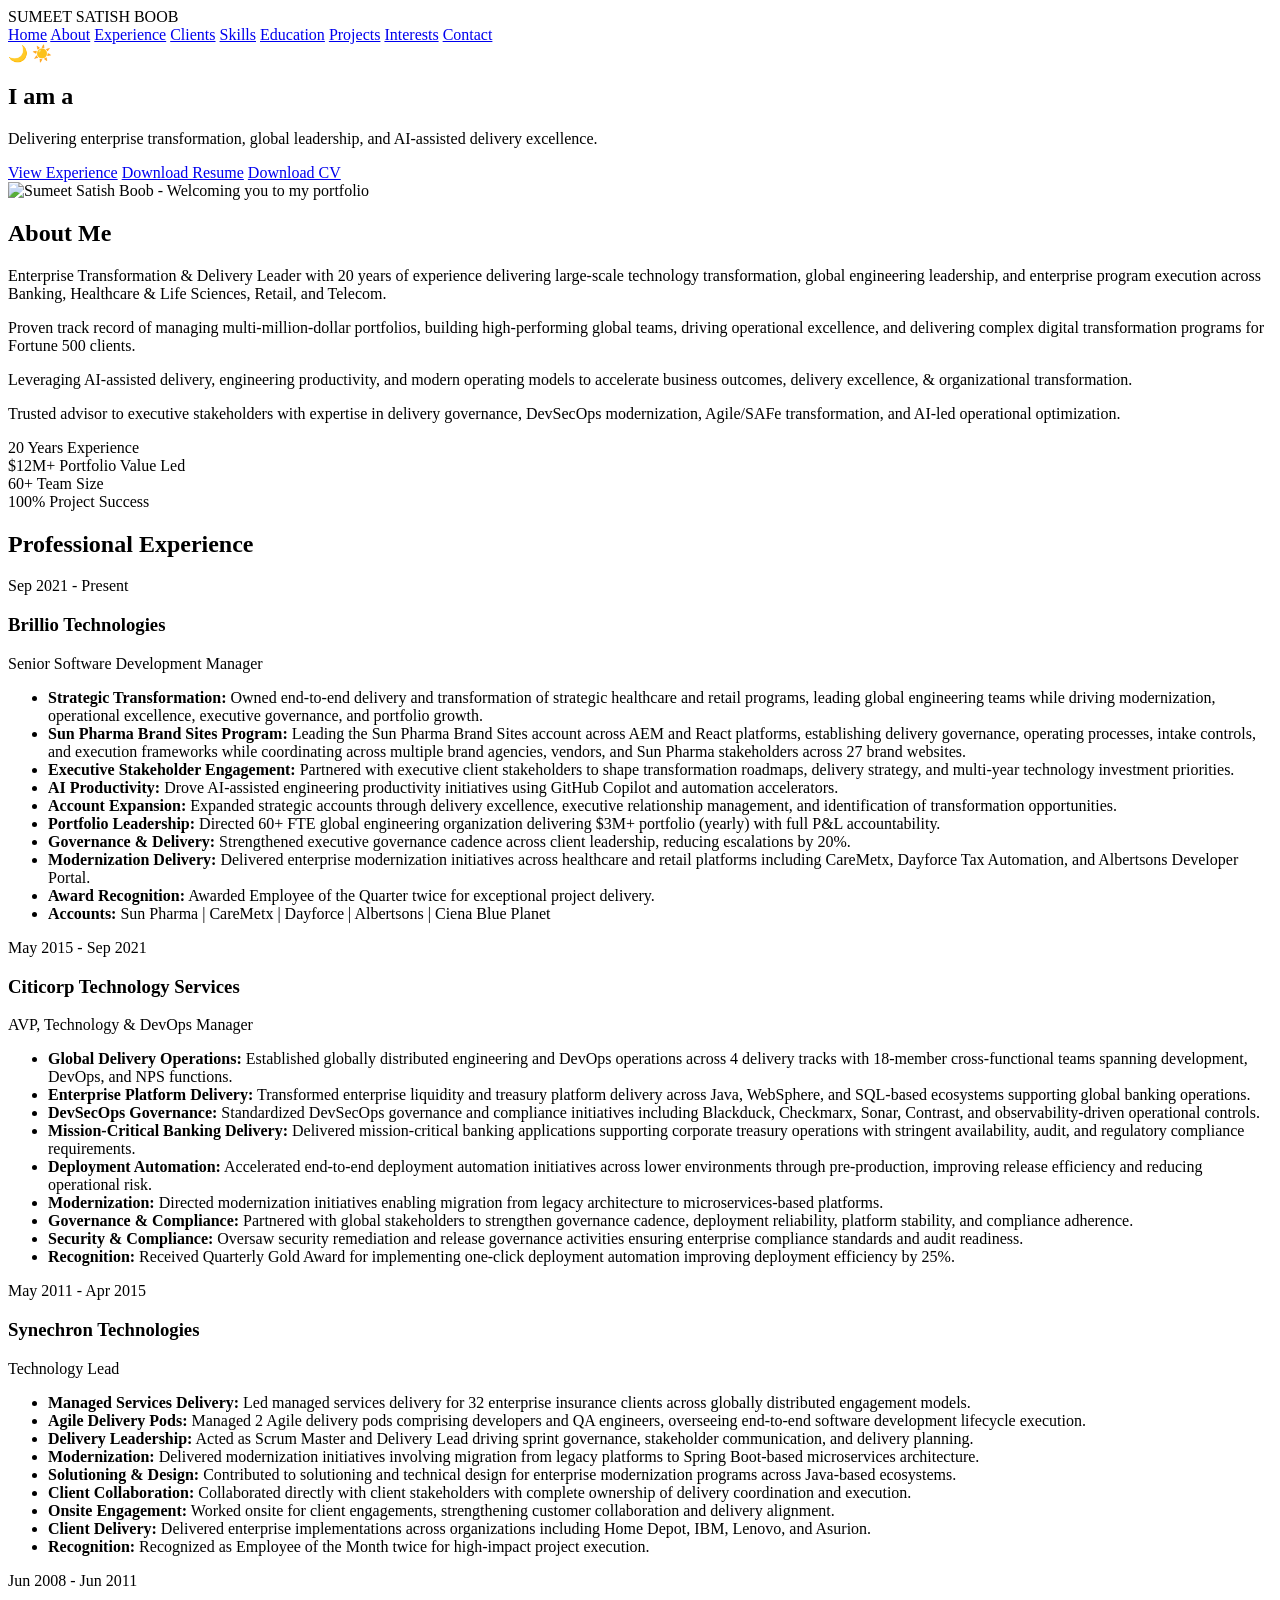
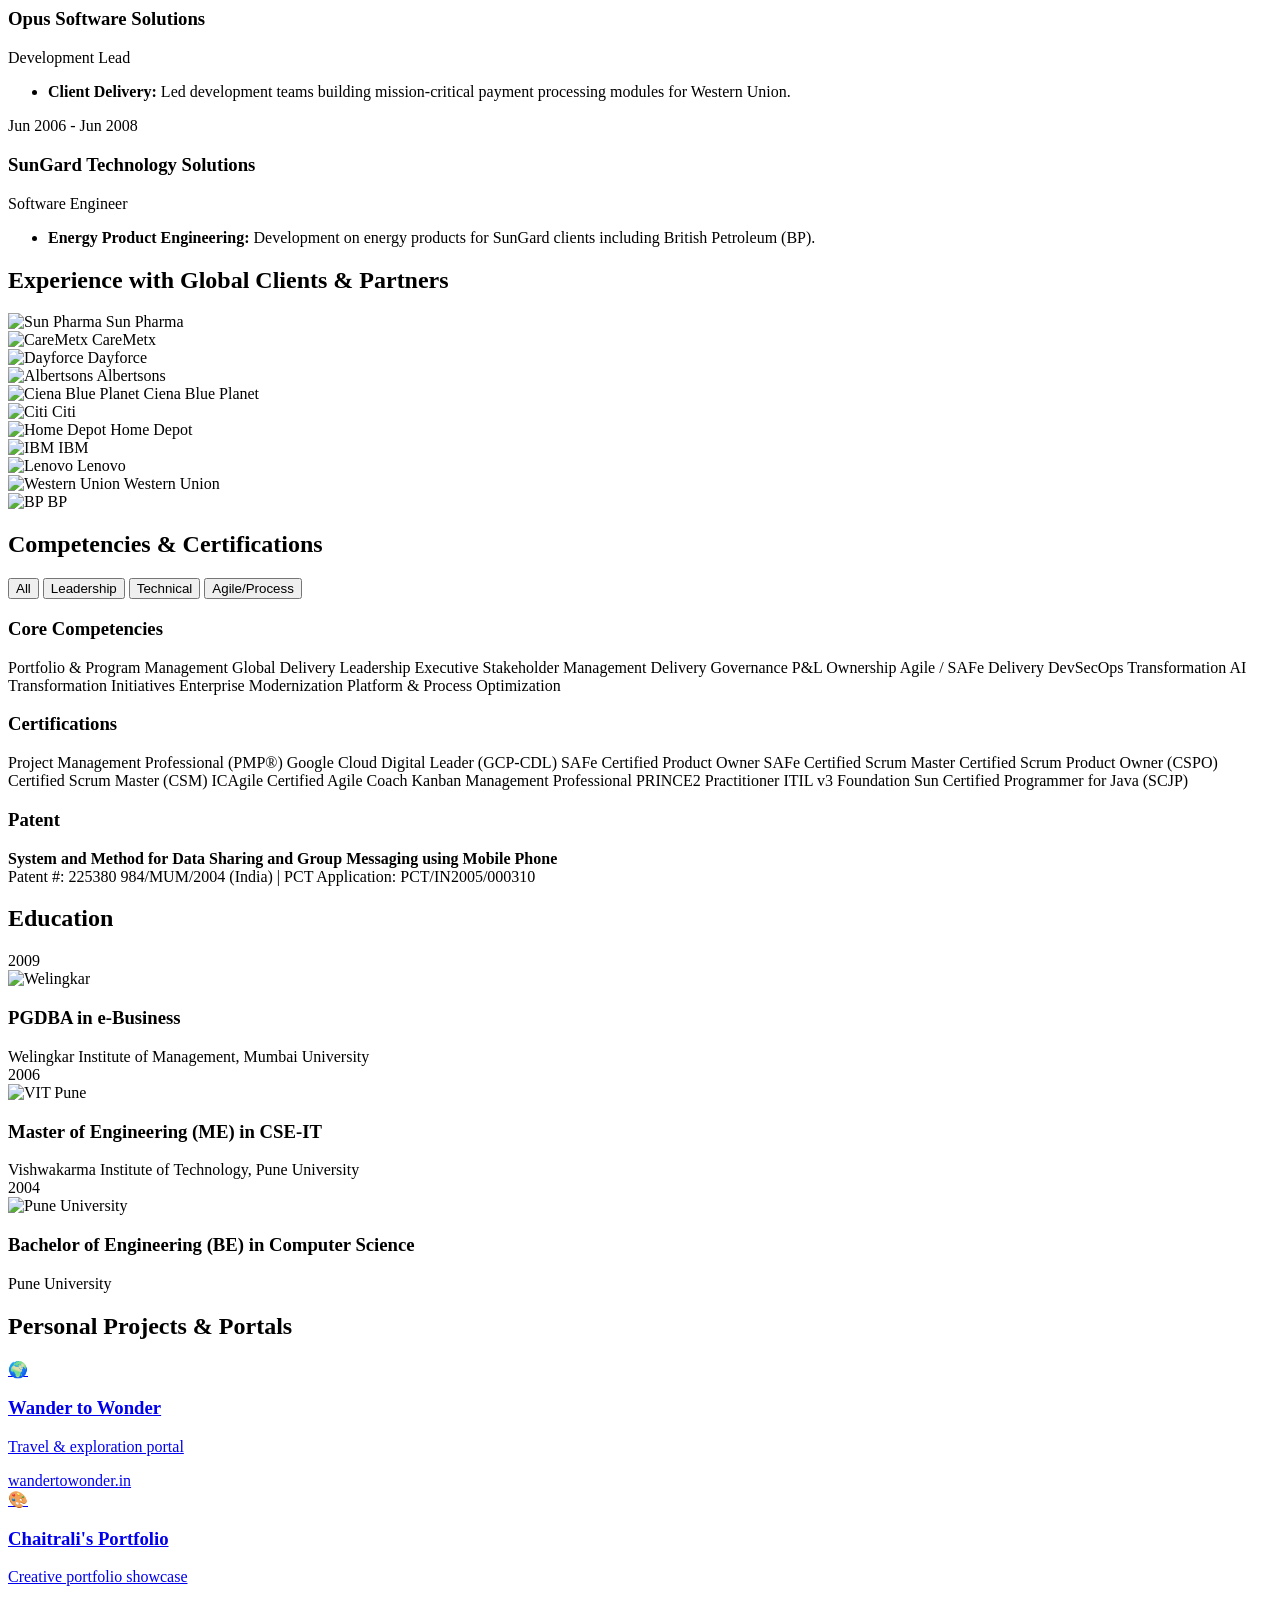
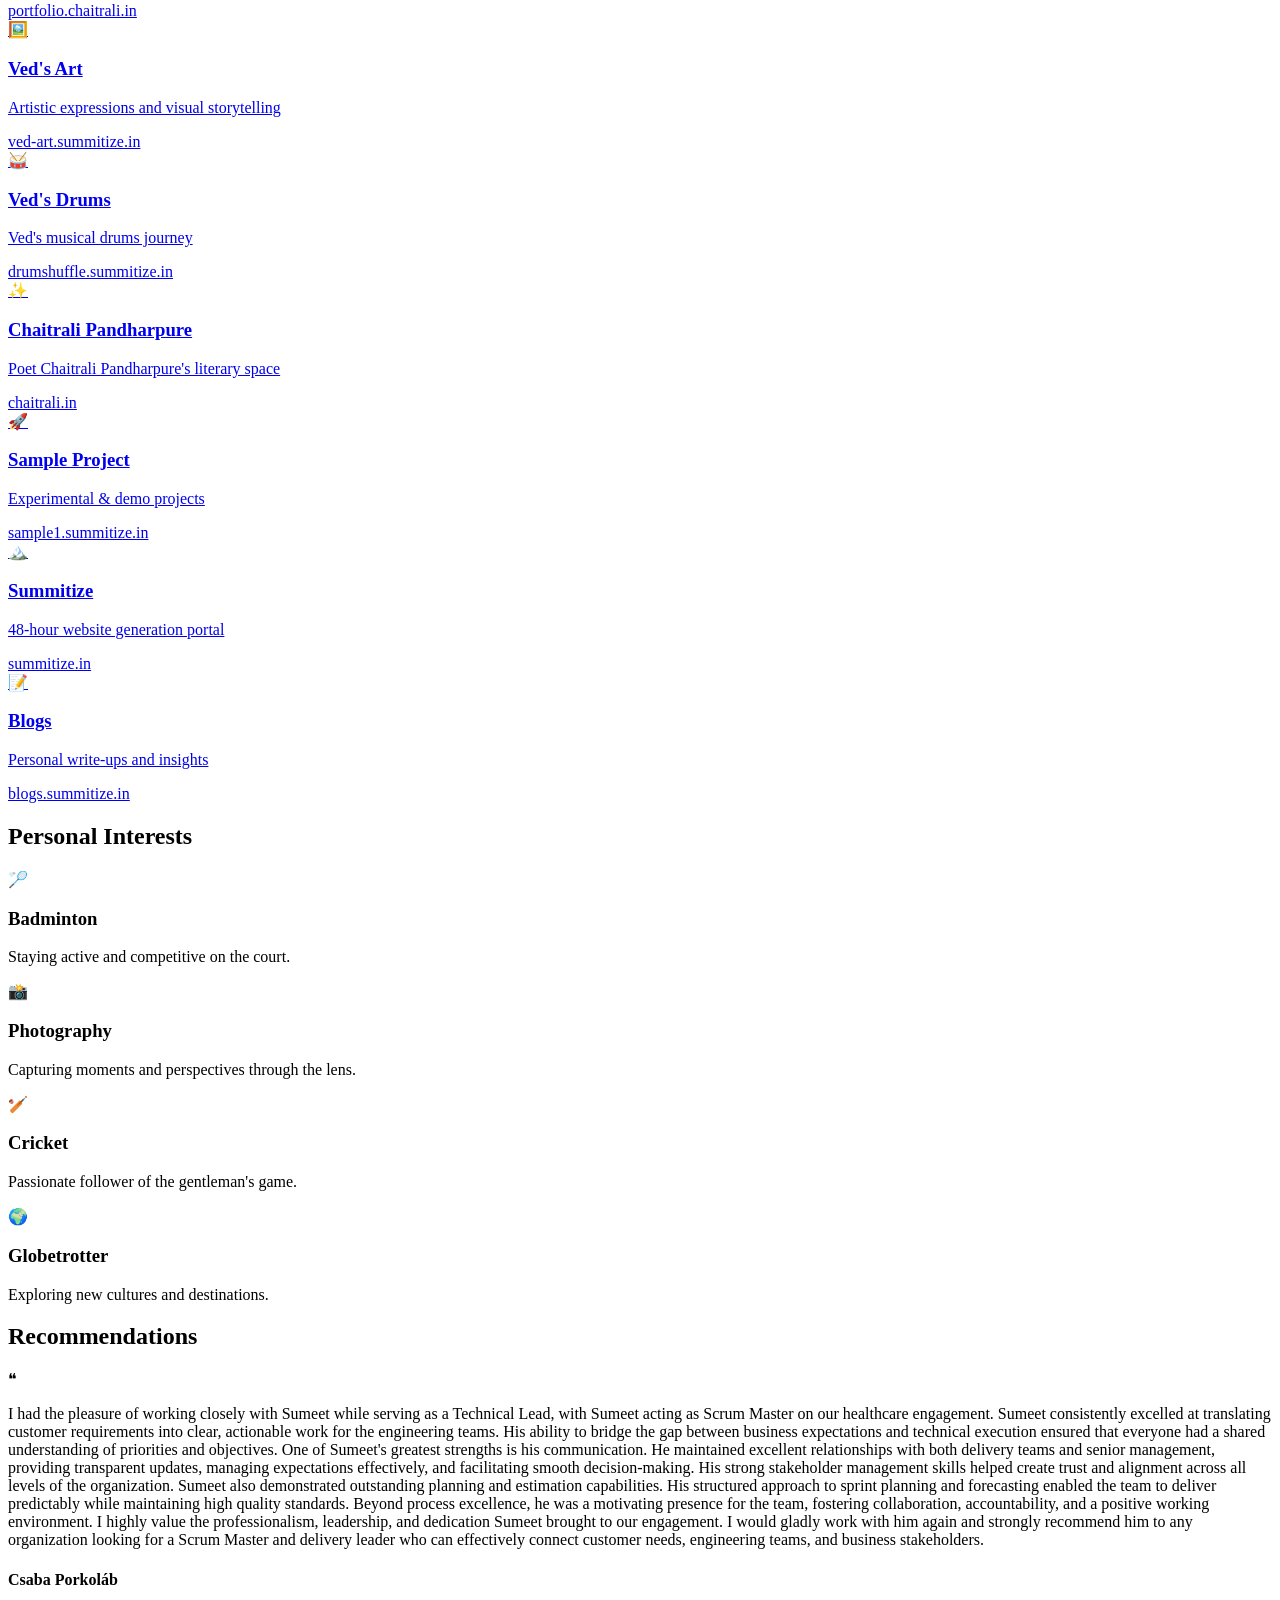
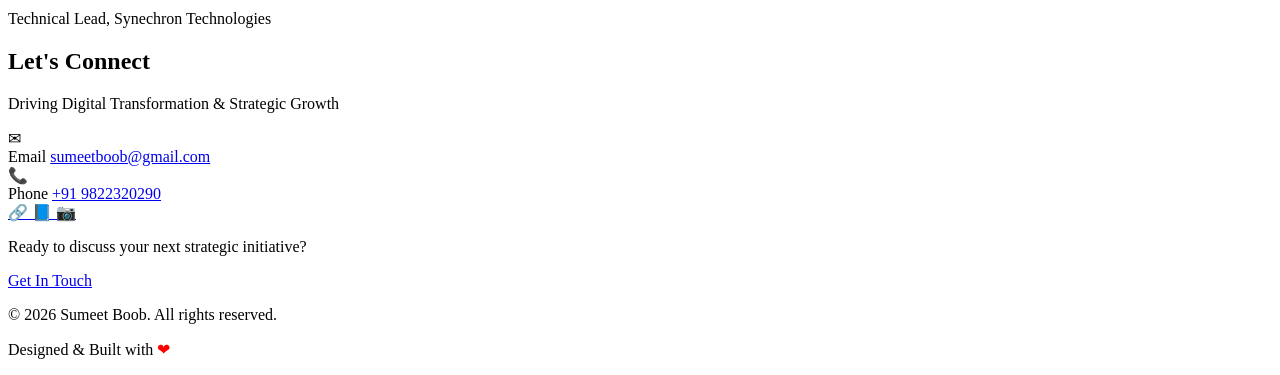
==== public/index.html @ 56b59bda "Updates" ====
<!DOCTYPE html>
<html lang="en">

<head>
    <meta charset="UTF-8">
    <meta name="viewport" content="width=device-width, initial-scale=1.0">
    <title>Sumeet Boob | Enterprise Transformation & Delivery Leader | PMP®</title>
    <meta name="description" content="Portfolio of Sumeet Boob - Enterprise Transformation & Delivery Leader | Program & Portfolio Management | PMP® | 20 Years of Global Leadership">
    <link rel="preconnect" href="https://fonts.googleapis.com">
    <link rel="preconnect" href="https://fonts.gstatic.com" crossorigin>
    <link
        href="https://fonts.googleapis.com/css2?family=Outfit:wght@300;500;700&family=Space+Grotesk:wght@300;400;600&display=swap"
        rel="stylesheet">
    <link rel="stylesheet" href="https://cdn.jsdelivr.net/npm/swiper@11/swiper-bundle.min.css" />
    <link rel="stylesheet" href="styles.css">
    <script defer src="script.js"></script>
</head>

<body>
    <!-- Preloader -->
    <div class="preloader">
        <div class="loader-circle"></div>
    </div>

    <!-- Scroll Progress Indicator -->
    <div class="scroll-progress"></div>

    <div class="cursor-dot" data-cursor-dot></div>
    <div class="cursor-outline" data-cursor-outline></div>

    <header class="header">
        <div class="logo">SUMEET SATISH BOOB</div>
        <nav class="nav">
            <a href="#home" class="nav-link">Home</a>
            <a href="#about" class="nav-link">About</a>
            <a href="#experience" class="nav-link">Experience</a>
            <a href="#clients" class="nav-link">Clients</a>
            <a href="#skills" class="nav-link">Skills</a>
            <a href="#education" class="nav-link">Education</a>
            <a href="#sites" class="nav-link">Projects</a>
            <a href="#interests" class="nav-link">Interests</a>
            <a href="#contact" class="nav-link">Contact</a>
        </nav>
        <div class="header-actions" style="display: flex; align-items: center;">
            <div class="theme-toggle" id="theme-toggle" title="Toggle Light/Dark Mode">
                <span class="moon-icon">🌙</span>
                <span class="sun-icon">☀️</span>
            </div>
            <div class="hamburger">
                <span></span>
                <span></span>
            </div>
        </div>
    </header>

    <main>
        <section id="home" class="hero">
            <div class="hero-content">
                <div class="hero-text">
                    <h1 class="hero-title">
                        <span class="reveal-text">I am a</span><br>
                        <span class="highlight" id="typed-text"></span>
                    </h1>
                    <p class="hero-subtitle">Delivering enterprise transformation, global leadership, and AI-assisted delivery excellence.</p>
                    <div class="cta-group">
                        <a href="#experience" class="btn btn-primary magnetic">View Experience</a>
                        <a href="Sumeet_Boob_Resume.pdf" target="_blank" class="btn btn-outline magnetic" download>Download Resume</a>
                        <a href="Sumeet_Boob_CV.pdf" target="_blank" class="btn btn-outline magnetic" download>Download CV</a>
                    </div>
                </div>
                <div class="hero-image-container">
                    <img src="profile.jpg" alt="Sumeet Satish Boob - Welcoming you to my portfolio"
                        class="hero-profile-img">
                </div>
            </div>
            <div class="hero-bg-elements">
                <div class="blob blob-1"></div>
                <div class="blob blob-2"></div>
            </div>
        </section>

        <section id="about" class="section about">
            <div class="container mobile-stack">
                <div class="about-text">
                    <h2 class="section-title">About Me</h2>
                    <p>Enterprise Transformation & Delivery Leader with 20 years of experience delivering large-scale technology transformation, global engineering leadership, and enterprise program execution across Banking, Healthcare & Life Sciences, Retail, and Telecom.</p>
                    <p>Proven track record of managing multi-million-dollar portfolios, building high-performing global teams, driving operational excellence, and delivering complex digital transformation programs for Fortune 500 clients.</p>
                    <p>Leveraging AI-assisted delivery, engineering productivity, and modern operating models to accelerate business outcomes, delivery excellence, & organizational transformation.</p>
                    <p>Trusted advisor to executive stakeholders with expertise in delivery governance, DevSecOps modernization, Agile/SAFe transformation, and AI-led operational optimization.</p>
                </div>
                <div class="about-stats reveal">
                    <div class="stat-item" data-tilt data-tilt-glare data-tilt-max-glare="0.2">
                        <span class="stat-number">20</span>
                        <span class="stat-label">Years Experience</span>
                    </div>
                    <div class="stat-item" data-tilt data-tilt-glare data-tilt-max-glare="0.2">
                        <span class="stat-number">$12M+</span>
                        <span class="stat-label">Portfolio Value Led</span>
                    </div>
                    <div class="stat-item" data-tilt data-tilt-glare data-tilt-max-glare="0.2">
                        <span class="stat-number">60+</span>
                        <span class="stat-label">Team Size</span>
                    </div>
                    <div class="stat-item" data-tilt data-tilt-glare data-tilt-max-glare="0.2">
                        <span class="stat-number">100%</span>
                        <span class="stat-label">Project Success</span>
                    </div>
                </div>
            </div>
        </section>



        <section id="experience" class="section work">
            <div class="container">
                <h2 class="section-title">Professional Experience</h2>
                <div class="timeline">
                    <!-- Brillio -->
                    <div class="timeline-item">
                        <div class="timeline-date">Sep 2021 - Present</div>
                        <div class="timeline-content reveal" data-tilt data-tilt-max="5" data-tilt-glare data-tilt-max-glare="0.1">
                            <h3>Brillio Technologies</h3>
                            <span class="role">Senior Software Development Manager</span>
                            <ul>
                                <li><strong>Strategic Transformation:</strong> Owned end-to-end delivery and transformation of strategic healthcare and retail programs, leading global engineering teams while driving modernization, operational excellence, executive governance, and portfolio growth.</li>
                                <li><strong>Sun Pharma Brand Sites Program:</strong> Leading the Sun Pharma Brand Sites account across AEM and React platforms, establishing delivery governance, operating processes, intake controls, and execution frameworks while coordinating across multiple brand agencies, vendors, and Sun Pharma stakeholders across 27 brand websites.</li>
                                <li><strong>Executive Stakeholder Engagement:</strong> Partnered with executive client stakeholders to shape transformation roadmaps, delivery strategy, and multi-year technology investment priorities.</li>
                                <li><strong>AI Productivity:</strong> Drove AI-assisted engineering productivity initiatives using GitHub Copilot and automation accelerators.</li>
                                <li><strong>Account Expansion:</strong> Expanded strategic accounts through delivery excellence, executive relationship management, and identification of transformation opportunities.</li>
                                <li><strong>Portfolio Leadership:</strong> Directed 60+ FTE global engineering organization delivering $3M+ portfolio (yearly) with full P&L accountability.</li>
                                <li><strong>Governance & Delivery:</strong> Strengthened executive governance cadence across client leadership, reducing escalations by 20%.</li>
                                <li><strong>Modernization Delivery:</strong> Delivered enterprise modernization initiatives across healthcare and retail platforms including CareMetx, Dayforce Tax Automation, and Albertsons Developer Portal.</li>
                                <li><strong>Award Recognition:</strong> Awarded Employee of the Quarter twice for exceptional project delivery.</li>
                                <li><strong>Accounts:</strong> Sun Pharma | CareMetx | Dayforce | Albertsons | Ciena Blue Planet</li>
                            </ul>
                        </div>
                    </div>

                    <!-- Citicorp -->
                    <div class="timeline-item">
                        <div class="timeline-date">May 2015 - Sep 2021</div>
                        <div class="timeline-content reveal" data-tilt data-tilt-max="5" data-tilt-glare data-tilt-max-glare="0.1">
                            <h3>Citicorp Technology Services</h3>
                            <span class="role">AVP, Technology & DevOps Manager</span>
                            <ul>
                                <li><strong>Global Delivery Operations:</strong> Established globally distributed engineering and DevOps operations across 4 delivery tracks with 18-member cross-functional teams spanning development, DevOps, and NPS functions.</li>
                                <li><strong>Enterprise Platform Delivery:</strong> Transformed enterprise liquidity and treasury platform delivery across Java, WebSphere, and SQL-based ecosystems supporting global banking operations.</li>
                                <li><strong>DevSecOps Governance:</strong> Standardized DevSecOps governance and compliance initiatives including Blackduck, Checkmarx, Sonar, Contrast, and observability-driven operational controls.</li>
                                <li><strong>Mission-Critical Banking Delivery:</strong> Delivered mission-critical banking applications supporting corporate treasury operations with stringent availability, audit, and regulatory compliance requirements.</li>
                                <li><strong>Deployment Automation:</strong> Accelerated end-to-end deployment automation initiatives across lower environments through pre-production, improving release efficiency and reducing operational risk.</li>
                                <li><strong>Modernization:</strong> Directed modernization initiatives enabling migration from legacy architecture to microservices-based platforms.</li>
                                <li><strong>Governance & Compliance:</strong> Partnered with global stakeholders to strengthen governance cadence, deployment reliability, platform stability, and compliance adherence.</li>
                                <li><strong>Security & Compliance:</strong> Oversaw security remediation and release governance activities ensuring enterprise compliance standards and audit readiness.</li>
                                <li><strong>Recognition:</strong> Received Quarterly Gold Award for implementing one-click deployment automation improving deployment efficiency by 25%.</li>
                            </ul>
                        </div>
                    </div>

                    <!-- Synechron -->
                    <div class="timeline-item">
                        <div class="timeline-date">May 2011 - Apr 2015</div>
                        <div class="timeline-content reveal" data-tilt data-tilt-max="5" data-tilt-glare data-tilt-max-glare="0.1">
                            <h3>Synechron Technologies</h3>
                            <span class="role">Technology Lead</span>
                            <ul>
                                <li><strong>Managed Services Delivery:</strong> Led managed services delivery for 32 enterprise insurance clients across globally distributed engagement models.</li>
                                <li><strong>Agile Delivery Pods:</strong> Managed 2 Agile delivery pods comprising developers and QA engineers, overseeing end-to-end software development lifecycle execution.</li>
                                <li><strong>Delivery Leadership:</strong> Acted as Scrum Master and Delivery Lead driving sprint governance, stakeholder communication, and delivery planning.</li>
                                <li><strong>Modernization:</strong> Delivered modernization initiatives involving migration from legacy platforms to Spring Boot-based microservices architecture.</li>
                                <li><strong>Solutioning & Design:</strong> Contributed to solutioning and technical design for enterprise modernization programs across Java-based ecosystems.</li>
                                <li><strong>Client Collaboration:</strong> Collaborated directly with client stakeholders with complete ownership of delivery coordination and execution.</li>
                                <li><strong>Onsite Engagement:</strong> Worked onsite for client engagements, strengthening customer collaboration and delivery alignment.</li>
                                <li><strong>Client Delivery:</strong> Delivered enterprise implementations across organizations including Home Depot, IBM, Lenovo, and Asurion.</li>
                                <li><strong>Recognition:</strong> Recognized as Employee of the Month twice for high-impact project execution.</li>
                            </ul>
                        </div>
                    </div>

                    <!-- Opus -->
                    <div class="timeline-item">
                        <div class="timeline-date">Jun 2008 - Jun 2011</div>
                        <div class="timeline-content reveal" data-tilt data-tilt-max="5" data-tilt-glare data-tilt-max-glare="0.1">
                            <h3>Opus Software Solutions</h3>
                            <span class="role">Development Lead</span>
                            <ul>
                                <li><strong>Client Delivery:</strong> Led development teams building mission-critical payment processing modules for Western Union.</li>
                            </ul>
                        </div>
                    </div>

                    <!-- SunGard -->
                    <div class="timeline-item">
                        <div class="timeline-date">Jun 2006 - Jun 2008</div>
                        <div class="timeline-content reveal" data-tilt data-tilt-max="5" data-tilt-glare data-tilt-max-glare="0.1">
                            <h3>SunGard Technology Solutions</h3>
                            <span class="role">Software Engineer</span>
                            <ul>
                                <li><strong>Energy Product Engineering:</strong> Development on energy products for SunGard clients including British Petroleum (BP).</li>
                            </ul>
                        </div>
                    </div>
                </div>
            </div>
        </section>

        <section id="clients" class="section clients">
            <div class="container">
                <h2 class="section-title">Experience with Global Clients & Partners</h2>
                <div class="clients-grid">
                    <div class="client-logo reveal" title="Sun Pharma">
                        <img src="https://www.google.com/s2/favicons?domain=sunpharma.com&sz=128" alt="Sun Pharma">
                        <span class="client-name">Sun Pharma</span>
                    </div>
                    <div class="client-logo reveal" title="CareMetx">
                        <img src="https://www.google.com/s2/favicons?domain=caremetx.com&sz=128" alt="CareMetx">
                        <span class="client-name">CareMetx</span>
                    </div>
                    <div class="client-logo reveal" title="Dayforce">
                        <img src="https://www.google.com/s2/favicons?domain=dayforce.com&sz=128" alt="Dayforce">
                        <span class="client-name">Dayforce</span>
                    </div>
                    <div class="client-logo reveal" title="Albertsons">
                        <img src="https://www.google.com/s2/favicons?domain=albertsons.com&sz=128" alt="Albertsons">
                        <span class="client-name">Albertsons</span>
                    </div>
                    <div class="client-logo reveal" title="Ciena Blue Planet">
                        <img src="https://www.google.com/s2/favicons?domain=blueplanet.ciena.com&sz=128" alt="Ciena Blue Planet">
                        <span class="client-name">Ciena Blue Planet</span>
                    </div>
                    <div class="client-logo reveal" title="Citi">
                        <img src="https://www.google.com/s2/favicons?domain=citi.com&sz=128" alt="Citi">
                        <span class="client-name">Citi</span>
                    </div>
                    <div class="client-logo reveal" title="Home Depot">
                        <img src="https://www.google.com/s2/favicons?domain=homedepot.com&sz=128" alt="Home Depot">
                        <span class="client-name">Home Depot</span>
                    </div>
                    <div class="client-logo reveal" title="IBM">
                        <img src="https://www.google.com/s2/favicons?domain=ibm.com&sz=128" alt="IBM">
                        <span class="client-name">IBM</span>
                    </div>
                    <div class="client-logo reveal" title="Lenovo">
                        <img src="https://www.google.com/s2/favicons?domain=lenovo.com&sz=128" alt="Lenovo">
                        <span class="client-name">Lenovo</span>
                    </div>
                    <div class="client-logo reveal" title="Western Union">
                        <img src="https://www.google.com/s2/favicons?domain=westernunion.com&sz=128" alt="Western Union">
                        <span class="client-name">Western Union</span>
                    </div>
                    <div class="client-logo reveal" title="BP">
                        <img src="https://www.google.com/s2/favicons?domain=bp.com&sz=128" alt="BP">
                        <span class="client-name">BP</span>
                    </div>
                </div>
            </div>
        </section>

        <section id="skills" class="section">
            <div class="container">
                <h2 class="section-title reveal">Competencies & Certifications</h2>
                
                <div class="skill-filters reveal">
                    <button class="filter-btn active" data-filter="all">All</button>
                    <button class="filter-btn" data-filter="leadership">Leadership</button>
                    <button class="filter-btn" data-filter="technical">Technical</button>
                    <button class="filter-btn" data-filter="agile">Agile/Process</button>
                </div>

                <div class="skills-grid reveal">
                    <div class="skill-category">
                        <h3>Core Competencies</h3>
                        <div class="tags">
                            <span class="tag" data-category="leadership">Portfolio & Program Management</span>
                            <span class="tag" data-category="leadership">Global Delivery Leadership</span>
                            <span class="tag" data-category="leadership">Executive Stakeholder Management</span>
                            <span class="tag" data-category="leadership">Delivery Governance</span>
                            <span class="tag" data-category="leadership">P&L Ownership</span>
                            <span class="tag" data-category="agile">Agile / SAFe Delivery</span>
                            <span class="tag" data-category="technical">DevSecOps Transformation</span>
                            <span class="tag" data-category="technical">AI Transformation Initiatives</span>
                            <span class="tag" data-category="technical">Enterprise Modernization</span>
                            <span class="tag" data-category="agile">Platform & Process Optimization</span>
                        </div>
                    </div>
                    <div class="skill-category">
                        <h3>Certifications</h3>
                        <div class="tags">
                            <span class="tag highlight-tag" data-category="leadership">Project Management Professional (PMP®)</span>
                            <span class="tag" data-category="technical">Google Cloud Digital Leader (GCP-CDL)</span>
                            <span class="tag" data-category="agile">SAFe Certified Product Owner</span>
                            <span class="tag" data-category="agile">SAFe Certified Scrum Master</span>
                            <span class="tag" data-category="agile">Certified Scrum Product Owner (CSPO)</span>
                            <span class="tag" data-category="agile">Certified Scrum Master (CSM)</span>
                            <span class="tag" data-category="agile">ICAgile Certified Agile Coach</span>
                            <span class="tag" data-category="agile">Kanban Management Professional</span>
                            <span class="tag" data-category="agile">PRINCE2 Practitioner</span>
                            <span class="tag" data-category="technical">ITIL v3 Foundation</span>
                            <span class="tag" data-category="technical">Sun Certified Programmer for Java (SCJP)</span>
                        </div>
                    </div>
                </div>
                <div class="patent-block">
                    <h3>Patent</h3>
                    <p><strong>System and Method for Data Sharing and Group Messaging using Mobile Phone</strong><br>Patent #: 225380 984/MUM/2004 (India) | PCT Application: PCT/IN2005/000310</p>
                </div>
            </div>
        </section>

        <section id="education" class="section">
            <div class="container">
                <h2 class="section-title">Education</h2>
                <div class="timeline">
                    <!-- Welingkar -->
                    <div class="timeline-item">
                        <div class="timeline-date">2009</div>
                        <div class="timeline-content reveal" data-tilt data-tilt-max="5" data-tilt-glare data-tilt-max-glare="0.1">
                            <div class="edu-header">
                                <div class="edu-logo">
                                    <img src="https://www.google.com/s2/favicons?domain=welingkar.org&sz=128" alt="Welingkar">
                                </div>
                                <h3>PGDBA in e-Business</h3>
                            </div>
                            <span class="role">Welingkar Institute of Management, Mumbai University</span>
                        </div>
                    </div>

                    <!-- VIT Pune -->
                    <div class="timeline-item">
                        <div class="timeline-date">2006</div>
                        <div class="timeline-content reveal" data-tilt data-tilt-max="5" data-tilt-glare data-tilt-max-glare="0.1">
                            <div class="edu-header">
                                <div class="edu-logo">
                                    <img src="https://www.google.com/s2/favicons?domain=vit.edu&sz=128" alt="VIT Pune">
                                </div>
                                <h3>Master of Engineering (ME) in CSE-IT</h3>
                            </div>
                            <span class="role">Vishwakarma Institute of Technology, Pune University</span>
                        </div>
                    </div>

                    <!-- Amrutvahini -->
                    <div class="timeline-item">
                        <div class="timeline-date">2004</div>
                        <div class="timeline-content reveal" data-tilt data-tilt-max="5" data-tilt-glare data-tilt-max-glare="0.1">
                            <div class="edu-header">
                                <div class="edu-logo">
                                    <img src="https://www.google.com/s2/favicons?domain=avcoe.org&sz=128" alt="Pune University">
                                </div>
                                <h3>Bachelor of Engineering (BE) in Computer Science</h3>
                            </div>
                            <span class="role">Pune University</span>
                        </div>
                    </div>
                </div>
            </div>
        </section>

        <section id="sites" class="section">
            <div class="container">
                <h2 class="section-title">Personal Projects & Portals</h2>
                <div class="sites-grid">
                    <a href="https://www.wandertowonder.in" target="_blank" class="site-card reveal" title="Wander to Wonder">
                        <div class="site-icon">🌍</div>
                        <h3>Wander to Wonder</h3>
                        <p>Travel & exploration portal</p>
                        <span class="site-url">wandertowonder.in</span>
                    </a>
                    <a href="https://portfolio.chaitrali.in" target="_blank" class="site-card reveal" title="Chaitrali's Portfolio">
                        <div class="site-icon">🎨</div>
                        <h3>Chaitrali's Portfolio</h3>
                        <p>Creative portfolio showcase</p>
                        <span class="site-url">portfolio.chaitrali.in</span>
                    </a>
                    <a href="https://ved-art.summitize.in" target="_blank" class="site-card reveal" title="Ved's Art">
                        <div class="site-icon">🖼️</div>
                        <h3>Ved's Art</h3>
                        <p>Artistic expressions and visual storytelling</p>
                        <span class="site-url">ved-art.summitize.in</span>
                    </a>
                    <a href="https://drumshuffle.summitize.in" target="_blank" class="site-card reveal" title="Ved's Drums">
                        <div class="site-icon">🥁</div>
                        <h3>Ved's Drums</h3>
                        <p>Ved's musical drums journey</p>
                        <span class="site-url">drumshuffle.summitize.in</span>
                    </a>
                    <a href="https://www.chaitrali.in" target="_blank" class="site-card reveal" title="Poet Chaitrali Pandharpure">
                        <div class="site-icon">✨</div>
                        <h3>Chaitrali Pandharpure</h3>
                        <p>Poet Chaitrali Pandharpure's literary space</p>
                        <span class="site-url">chaitrali.in</span>
                    </a>
                    <a href="https://sample1.summitize.in" target="_blank" class="site-card reveal" title="Sample Project">
                        <div class="site-icon">🚀</div>
                        <h3>Sample Project</h3>
                        <p>Experimental & demo projects</p>
                        <span class="site-url">sample1.summitize.in</span>
                    </a>
                    <a href="https://www.summitize.in" target="_blank" class="site-card reveal" title="Summitize">
                        <div class="site-icon">🏔️</div>
                        <h3>Summitize</h3>
                        <p>48-hour website generation portal</p>
                        <span class="site-url">summitize.in</span>
                    </a>
                    <a href="https://blogs.summitize.in" target="_blank" class="site-card reveal" title="Summitize Blogs">
                        <div class="site-icon">📝</div>
                        <h3>Blogs</h3>
                        <p>Personal write-ups and insights</p>
                        <span class="site-url">blogs.summitize.in</span>
                    </a>
                </div>
            </div>
        </section>

        <section id="interests" class="section">
            <div class="container">
                <h2 class="section-title">Personal Interests</h2>
                <div class="interests-grid">
                    <div class="interest-item">
                        <div class="interest-icon">🏸</div>
                        <h3>Badminton</h3>
                        <p>Staying active and competitive on the court.</p>
                    </div>
                    <div class="interest-item">
                        <div class="interest-icon">📸</div>
                        <h3>Photography</h3>
                        <p>Capturing moments and perspectives through the lens.</p>
                    </div>
                    <div class="interest-item">
                        <div class="interest-icon">🏏</div>
                        <h3>Cricket</h3>
                        <p>Passionate follower of the gentleman's game.</p>
                    </div>
                    <div class="interest-item">
                        <div class="interest-icon">🌍</div>
                        <h3>Globetrotter</h3>
                        <p>Exploring new cultures and destinations.</p>
                    </div>
                </div>
            </div>
        </section>

        <section id="testimonials" class="section testimonials">
            <div class="container reveal">
                <h2 class="section-title">Recommendations</h2>
                <div class="swiper testimonial-swiper">
                    <div class="swiper-wrapper">
                        <!-- Slide 1 -->
                        <div class="swiper-slide">
                            <div class="testimonial-card" data-tilt data-tilt-max="5">
                                <div class="quote-icon">❝</div>
                                <p class="testimonial-text">I had the pleasure of working closely with Sumeet while serving as a Technical Lead, with Sumeet acting as Scrum Master on our healthcare engagement. Sumeet consistently excelled at translating customer requirements into clear, actionable work for the engineering teams. His ability to bridge the gap between business expectations and technical execution ensured that everyone had a shared understanding of priorities and objectives. One of Sumeet's greatest strengths is his communication. He maintained excellent relationships with both delivery teams and senior management, providing transparent updates, managing expectations effectively, and facilitating smooth decision-making. His strong stakeholder management skills helped create trust and alignment across all levels of the organization. Sumeet also demonstrated outstanding planning and estimation capabilities. His structured approach to sprint planning and forecasting enabled the team to deliver predictably while maintaining high quality standards. Beyond process excellence, he was a motivating presence for the team, fostering collaboration, accountability, and a positive working environment. I highly value the professionalism, leadership, and dedication Sumeet brought to our engagement. I would gladly work with him again and strongly recommend him to any organization looking for a Scrum Master and delivery leader who can effectively connect customer needs, engineering teams, and business stakeholders.</p>
                                <div class="testimonial-author">
                                    <h4>Csaba Porkoláb</h4>
                                    <span>Technical Lead, Synechron Technologies</span>
                                </div>
                            </div>
                        </div>
                        <!-- Slide 2 -->
                        <div class="swiper-slide">
                            <div class="testimonial-card" data-tilt data-tilt-max="5">
                                <div class="quote-icon">❝</div>
                                <p class="testimonial-text">I had the pleasure of working closely with Sumeet at CareMetx, and I recommend him without hesitation. Sumeet's official role was Scrum Master, but what he brought to the team went well beyond it. He was engaged, principled, and genuinely proactive — the kind of partner who pushes back thoughtfully, keeps things tight when the team needs it, and holds people accountable without making it feel adversarial. What stood out most was his instinct to communicate ahead of the moment, not after. He consistently made sure I had the context I needed before I needed it — and that kind of proactive partnership is rarer than it should be. During a period of significant organizational change, Sumeet was a stabilizing force. He stayed steady, stayed engaged, and kept the work moving when it would have been easy not to. Any team that gets Sumeet is lucky to have him.</p>
                                <div class="testimonial-author">
                                    <h4>Bill Aaron</h4>
                                    <span>Senior Director, Client Delivery at CareMetx</span>
                                </div>
                            </div>
                        </div>
                        <!-- Slide 3 -->
                        <div class="swiper-slide">
                            <div class="testimonial-card" data-tilt data-tilt-max="5">
                                <div class="quote-icon">❝</div>
                                <p class="testimonial-text">I had the pleasure of working with Sumeet Boob while I served as a Product Manager and he stepped in as Scrum Master across several critical projects. Based in India while I was in North Carolina, Sumeet led our globally distributed team with consistency and focus, ensuring we stayed aligned despite time zone and communication challenges. Sumeet joined at a pivotal time when there was a need for stronger, more impactful Scrum leadership, and he quickly delivered. We were operating in a high-pressure environment, having been brought into complex projects with limited training and facing significant scrutiny around project outcomes. Despite those challenges, Sumeet brought structure, clarity, and direction that helped stabilize the team and improve how we executed. He demonstrated a strong ability to proactively identify and mitigate risks to timelines, while consistently removing blockers to keep the team moving forward. He also ensured that key issues were elevated appropriately, facilitating productive discussions that led to meaningful resolution. What truly sets Sumeet apart is his leadership style: calm, direct, and grounded. He is intentional about recognizing high contributors and making sure strong performance is acknowledged. At the same time, he does not hesitate to provide constructive feedback when needed, delivering it in a tone that is both firm and reassuring. Through adversity, our team grew stronger and Sumeet's leadership was a significant part of that transformation. He brings structure, accountability, and balance to every team he supports. I would highly recommend him to any organization looking for a strong, dependable, and impactful Scrum Master.</p>
                                <div class="testimonial-author">
                                    <h4>Shayla Savage</h4>
                                </div>
                            </div>
                        </div>
                        <!-- Slide 4 -->
                        <div class="swiper-slide">
                            <div class="testimonial-card" data-tilt data-tilt-max="5">
                                <div class="quote-icon">❝</div>
                                <p class="testimonial-text">I had a chance to work with Sumeet on some critical digital engagements. He is sincere team player and takes ownership. Has been extremely flexible and takes problems head on and tries to go the extra mile. He stays composed even in trying circumstances and always focuses on getting stuff done. He collaborates well across teams and motivates his subordinates.</p>
                                <div class="testimonial-author">
                                    <h4>Jesu Vijins V</h4>
                                </div>
                            </div>
                        </div>
                        <!-- Slide 5 -->
                        <div class="swiper-slide">
                            <div class="testimonial-card" data-tilt data-tilt-max="5">
                                <div class="quote-icon">❝</div>
                                <p class="testimonial-text">Sumeet has worked with me since the time he has been in Brilio. Sumeet brings multitude of skills on the table and is always hustling to better himself each day. His ability to gain context and resilience shown in the past is key skill of his since I have known him. Unassuming and balance are aspects you can associate him in case of adversity. A great ally and trusted partner you can work with.</p>
                                <div class="testimonial-author">
                                    <h4>Arun Kumar V</h4>
                                </div>
                            </div>
                        </div>
                        <!-- Slide 6 -->
                        <div class="swiper-slide">
                            <div class="testimonial-card" data-tilt data-tilt-max="5">
                                <div class="quote-icon">❝</div>
                                <p class="testimonial-text">Sumeet has a positive attitude towards his work. He is a good team player. Its always good to have someone like him in your team.</p>
                                <div class="testimonial-author">
                                    <h4>Sambprasad Kuvalekar</h4>
                                </div>
                            </div>
                        </div>
                        <!-- Slide 7 -->
                        <div class="swiper-slide">
                            <div class="testimonial-card" data-tilt data-tilt-max="5">
                                <div class="quote-icon">❝</div>
                                <p class="testimonial-text">Working with Sumeet was a pleasure. He was able to troubleshoot and resolve code issues quickly and effectively. He was always open to communication and feedback. We worked together at ServiceBench (Asurion) for two years, in spite of having a heavy workload (around half a dozen clients which we worked simultaneously) and being overseas he always made himself available for dev support!</p>
                                <div class="testimonial-author">
                                    <h4>Ruth Calabro</h4>
                                </div>
                            </div>
                        </div>
                    </div>
                    <div class="swiper-pagination"></div>
                </div>
            </div>
        </section>

        <section id="contact" class="section contact">
            <div class="container">
                <div class="contact-card reveal" data-tilt data-tilt-max="2" data-tilt-glare data-tilt-max-glare="0.05">
                    <div class="contact-header">
                        <h2 class="section-title">Let's Connect</h2>
                        <p class="contact-tagline">Driving Digital Transformation & Strategic Growth</p>
                    </div>

                    <div class="contact-content">
                        <div class="contact-info">
                            <div class="contact-item">
                                <span class="contact-icon">✉</span>
                                <div class="contact-detail">
                                    <label>Email</label>
                                    <a href="mailto:sumeetboob@gmail.com">sumeetboob@gmail.com</a>
                                </div>
                            </div>
                            <div class="contact-item">
                                <span class="contact-icon">📞</span>
                                <div class="contact-detail">
                                    <label>Phone</label>
                                    <a href="tel:+919822320290">+91 9822320290</a>
                                </div>
                            </div>
                        </div>

                        <div class="social-links">
                            <a href="https://linkedin.com/in/sumeetsb" target="_blank" class="social-icon magnetic"
                                title="LinkedIn">
                                <span>🔗</span>
                            </a>
                            <a href="https://www.facebook.com/vagonr/" target="_blank" class="social-icon magnetic"
                                title="Facebook">
                                <span>📘</span>
                            </a>
                            <a href="https://www.instagram.com/summitize/" target="_blank" class="social-icon magnetic"
                                title="Instagram">
                                <span>📷</span>
                            </a>
                        </div>

                        <div class="contact-actions">
                            <p>Ready to discuss your next strategic initiative?</p>
                            <a href="mailto:sumeetboob@gmail.com" class="btn btn-primary big-btn magnetic">Get In Touch</a>
                        </div>
                    </div>
                </div>
            </div>
        </section>
    </main>

    <footer class="reveal">
        <div class="container footer-content">
            <p>&copy; 2026 Sumeet Boob. All rights reserved.</p>
            <p>Designed & Built with <span style="color:red">❤</span></p>
        </div>
    </footer>

    <script src="https://cdn.jsdelivr.net/npm/swiper@11/swiper-bundle.min.js"></script>
    <script src="https://cdnjs.cloudflare.com/ajax/libs/vanilla-tilt/1.8.0/vanilla-tilt.min.js"></script>
    <script src="https://unpkg.com/typed.js@2.1.0/dist/typed.umd.js"></script>
</body>

</html>
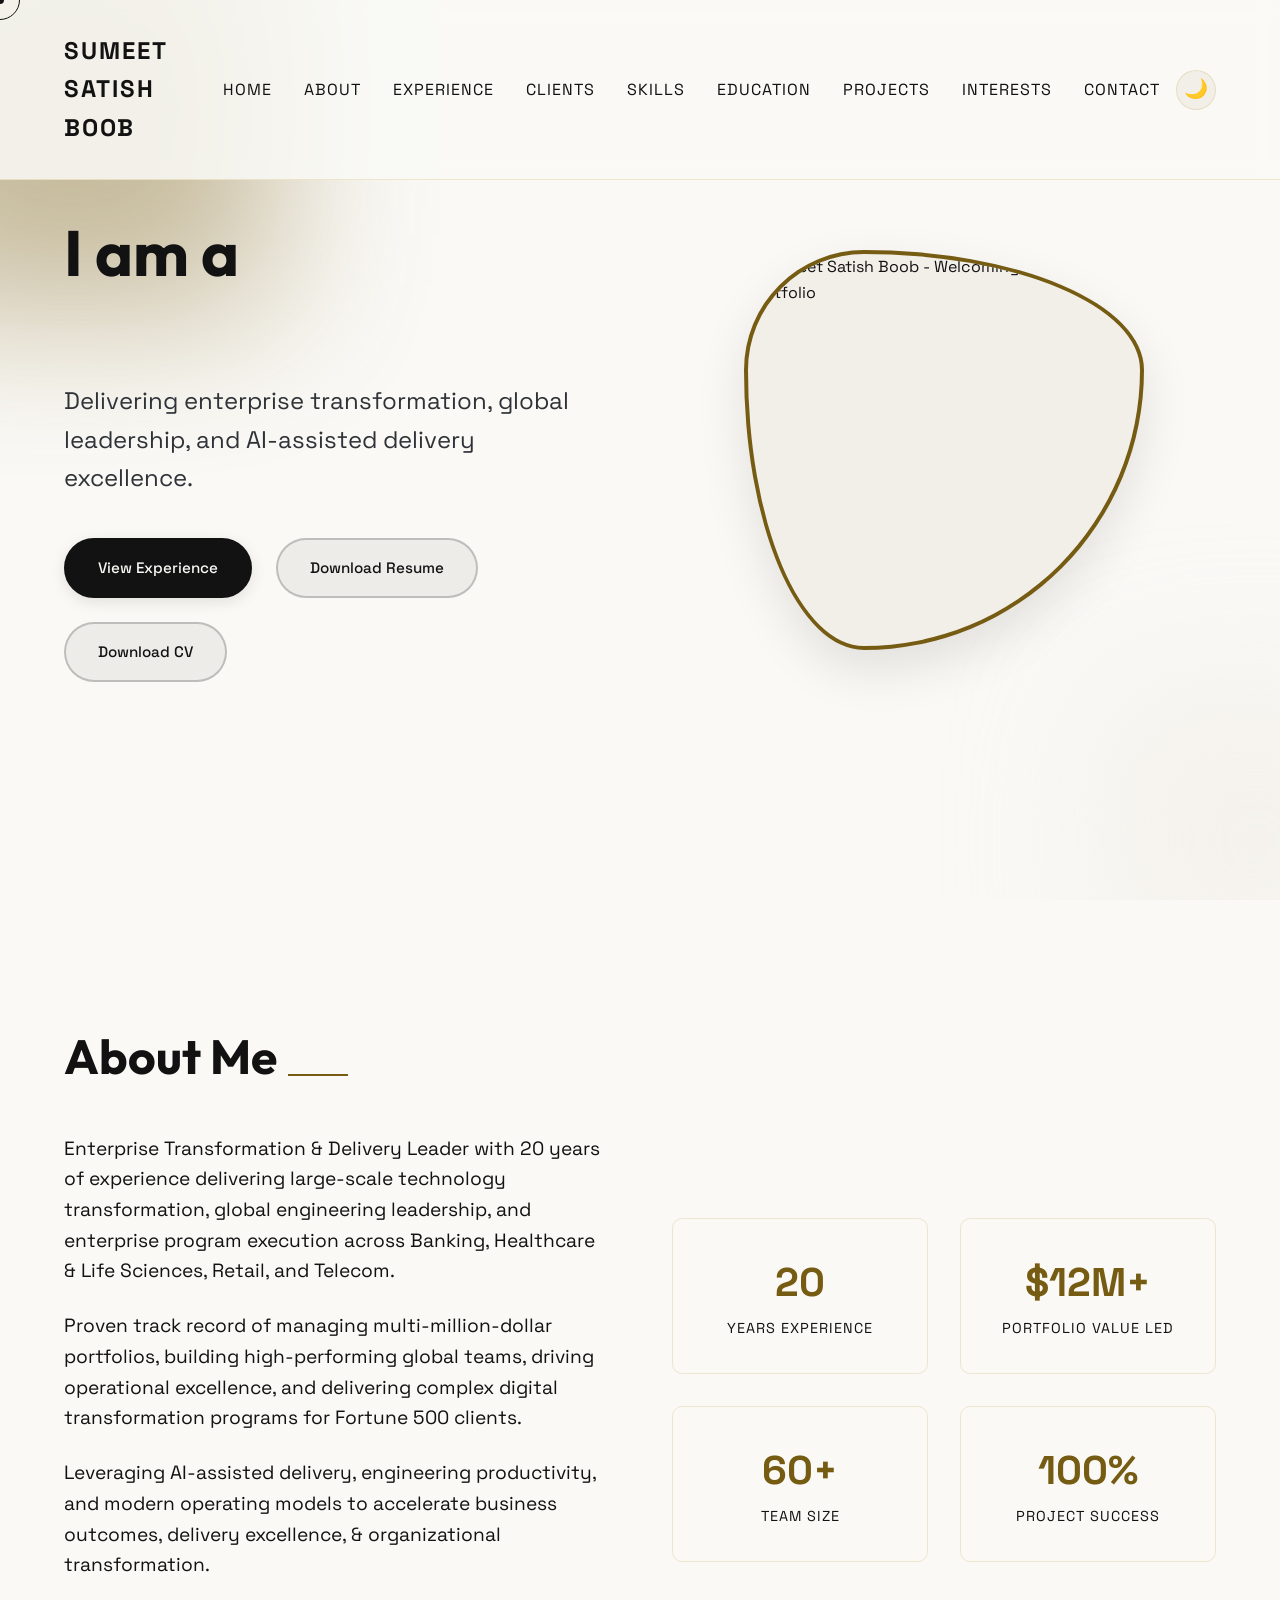
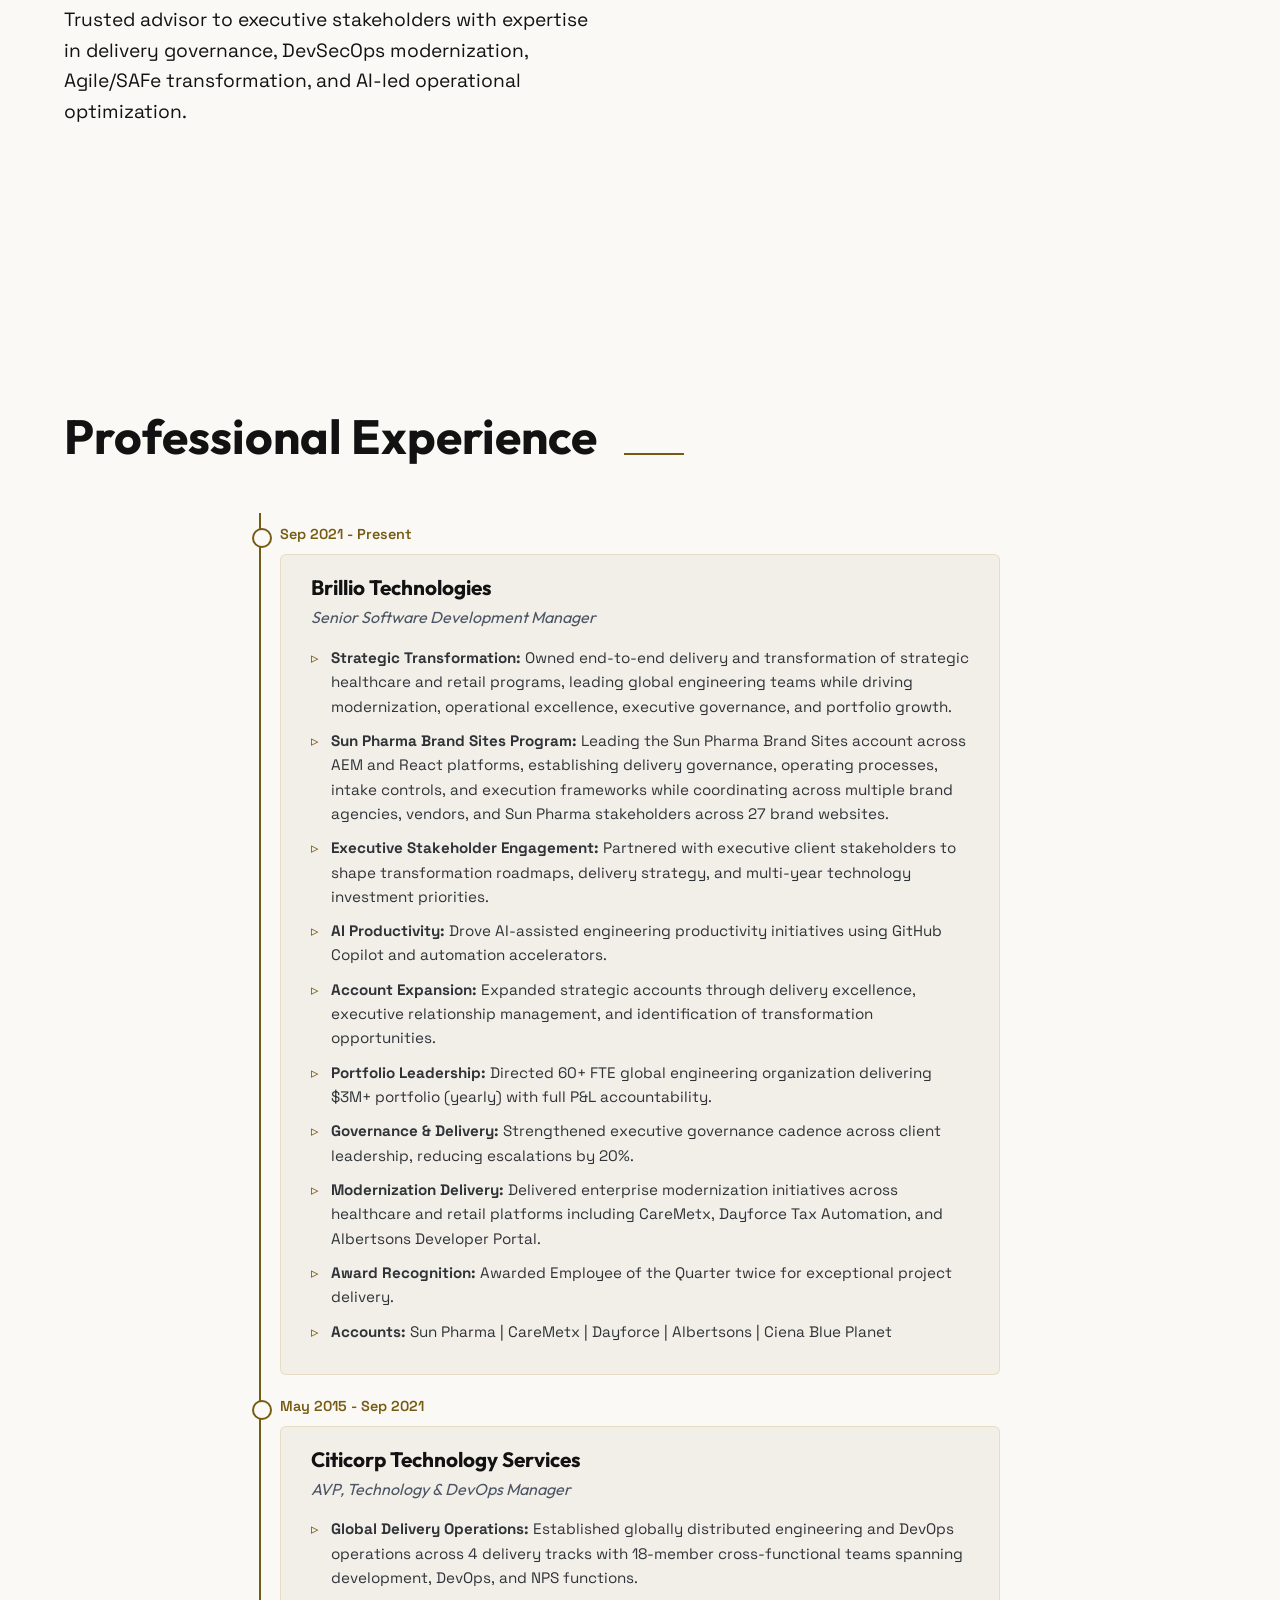
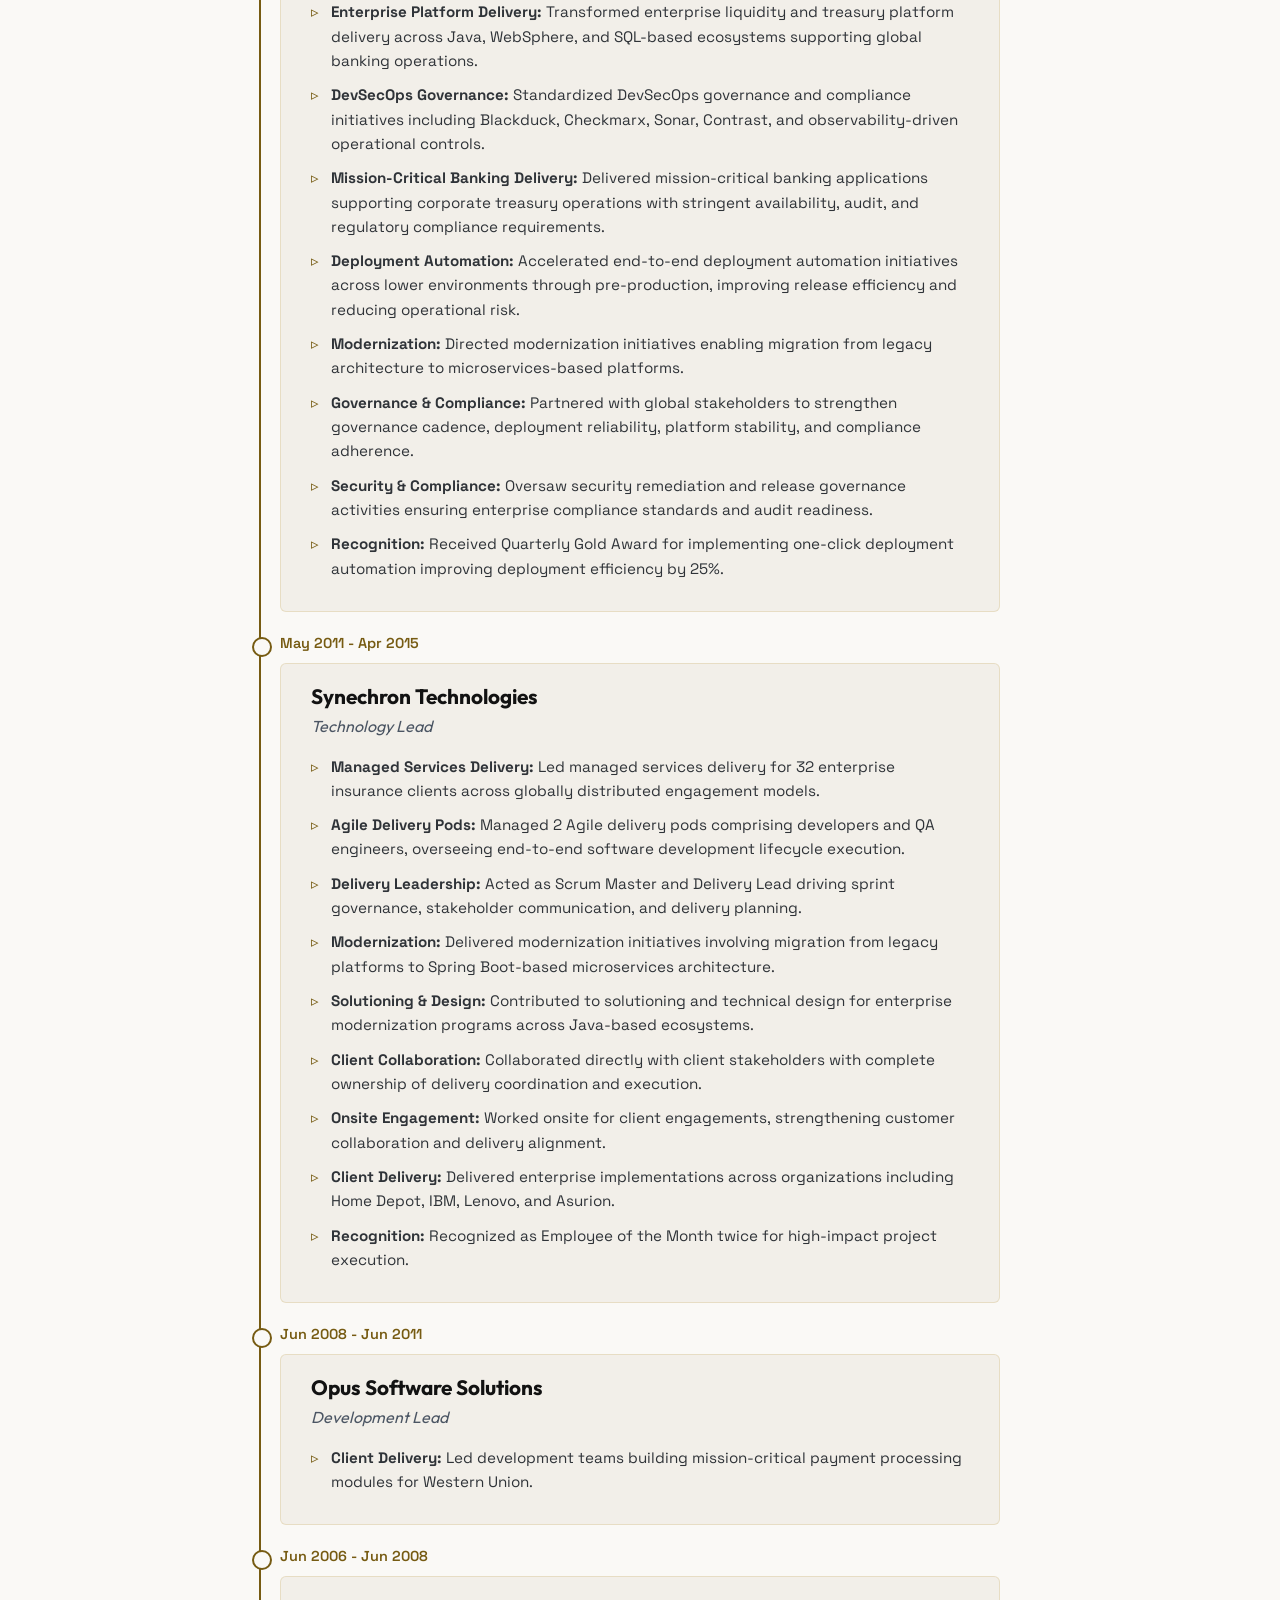
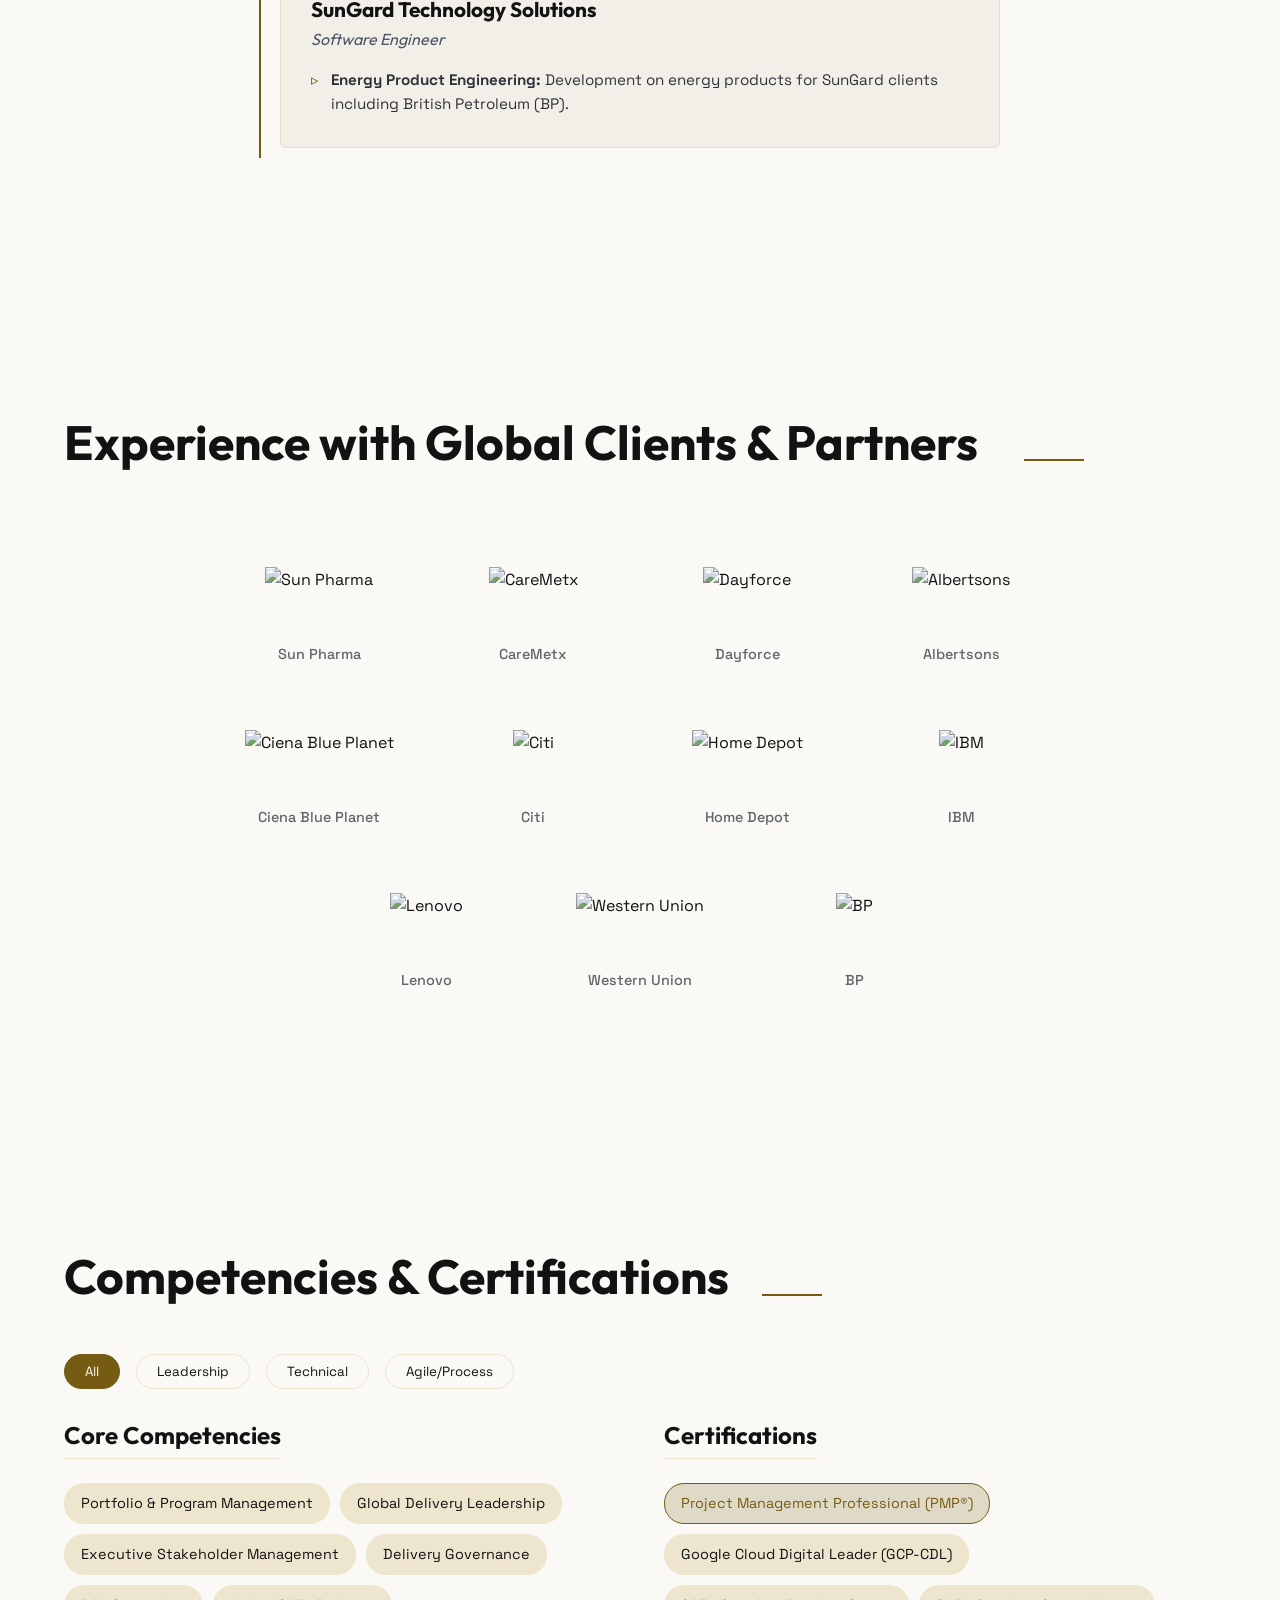
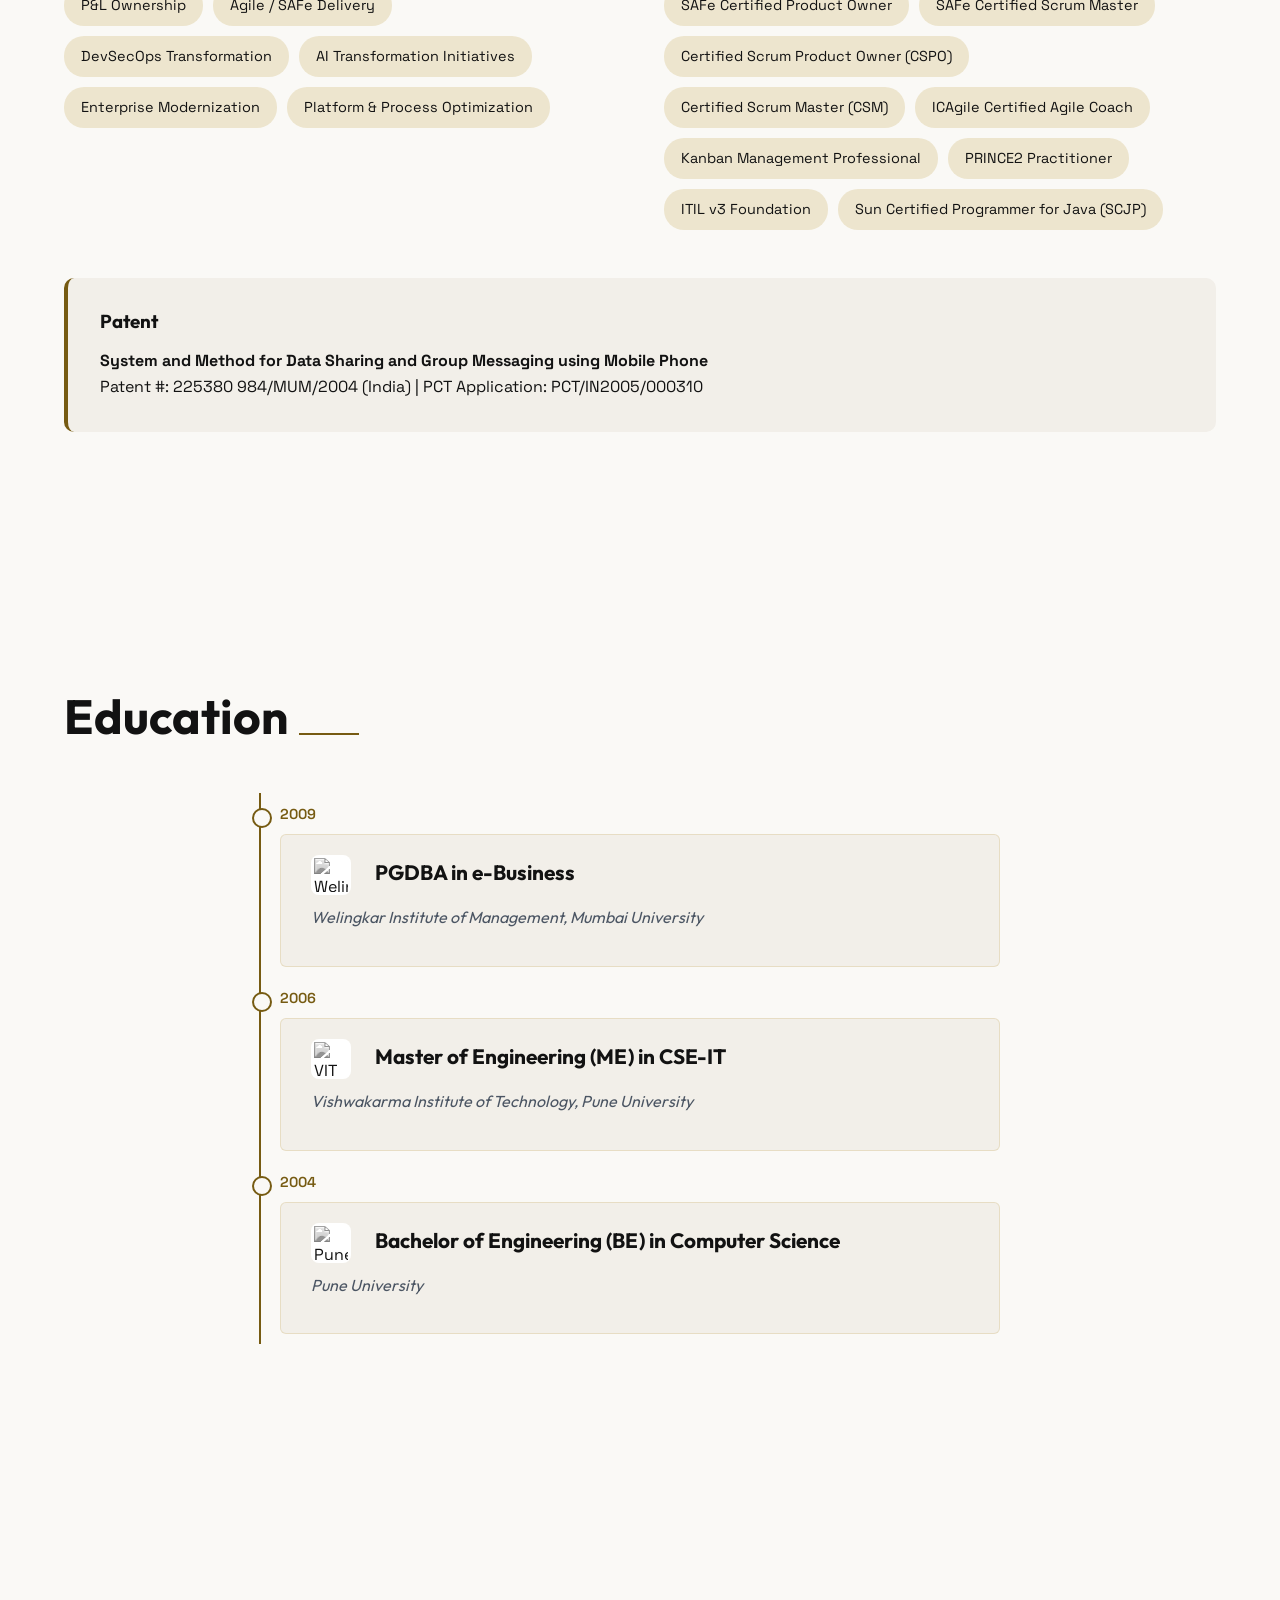
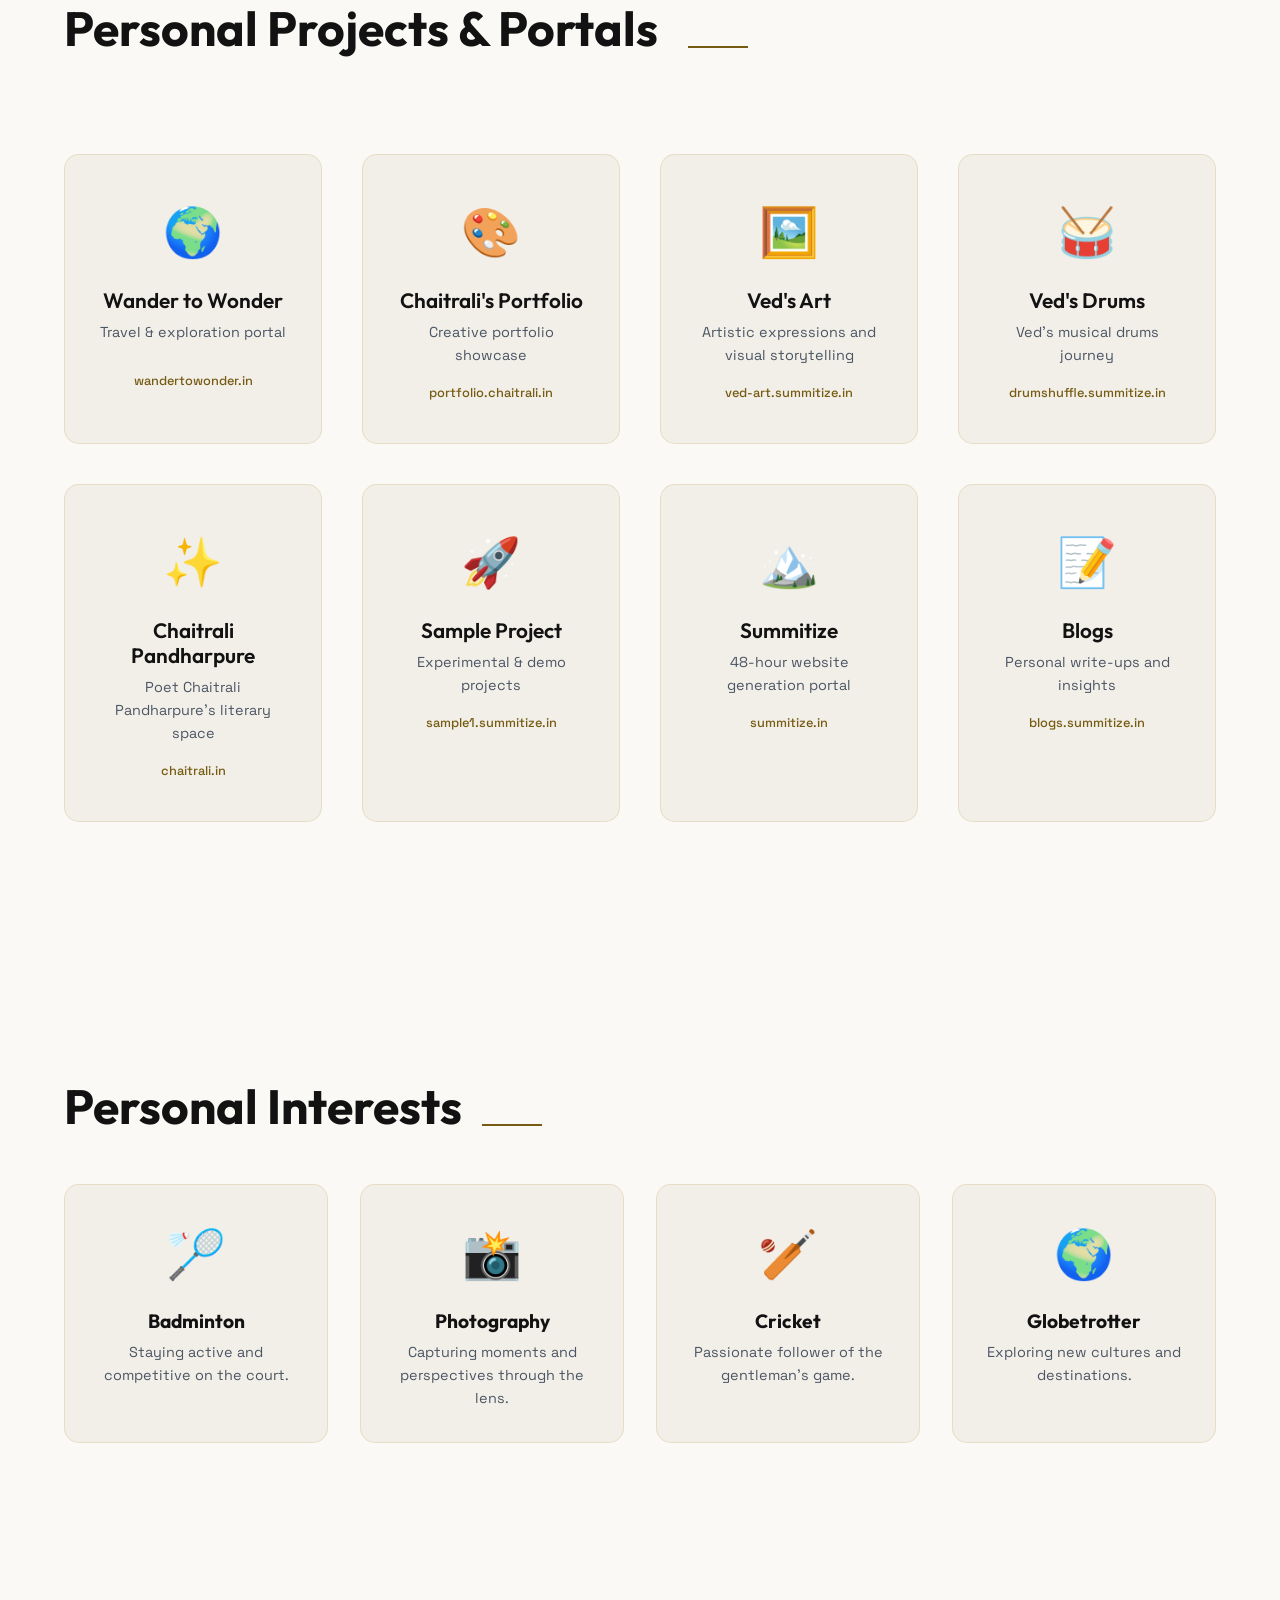
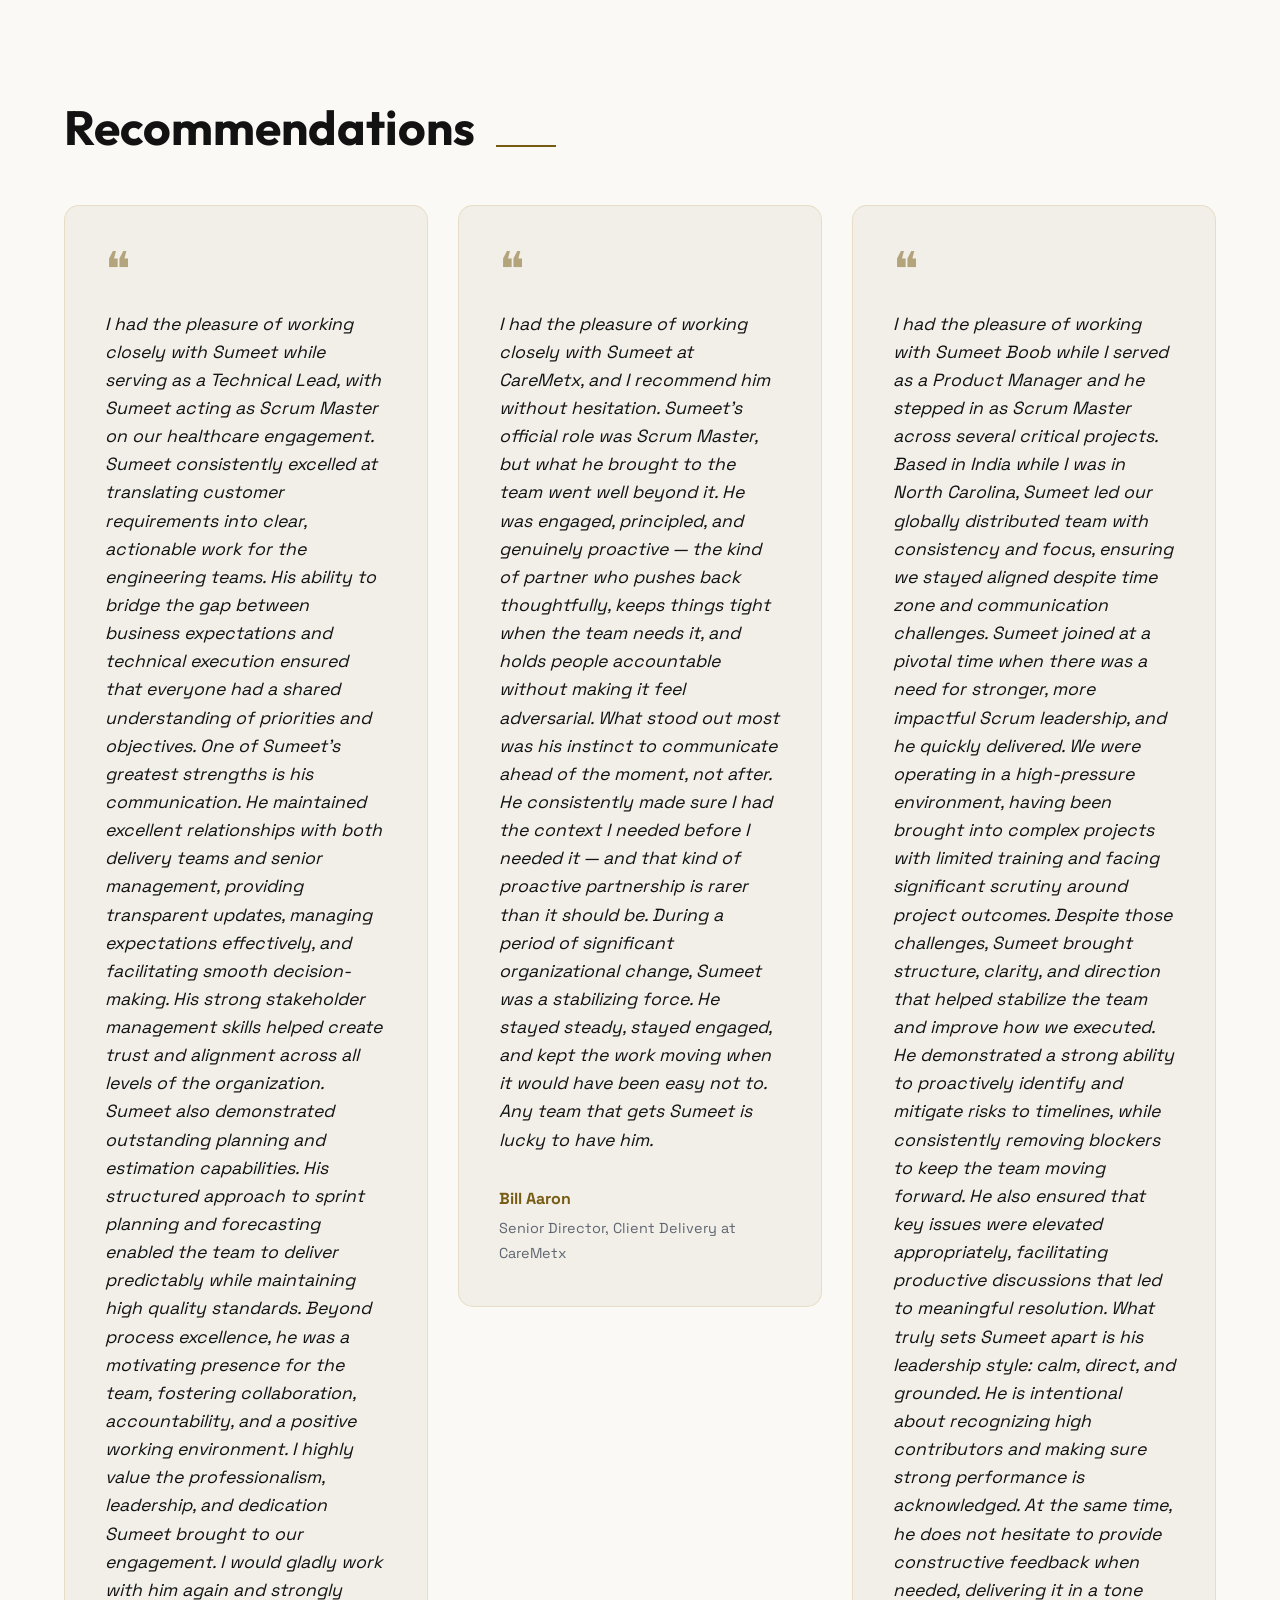
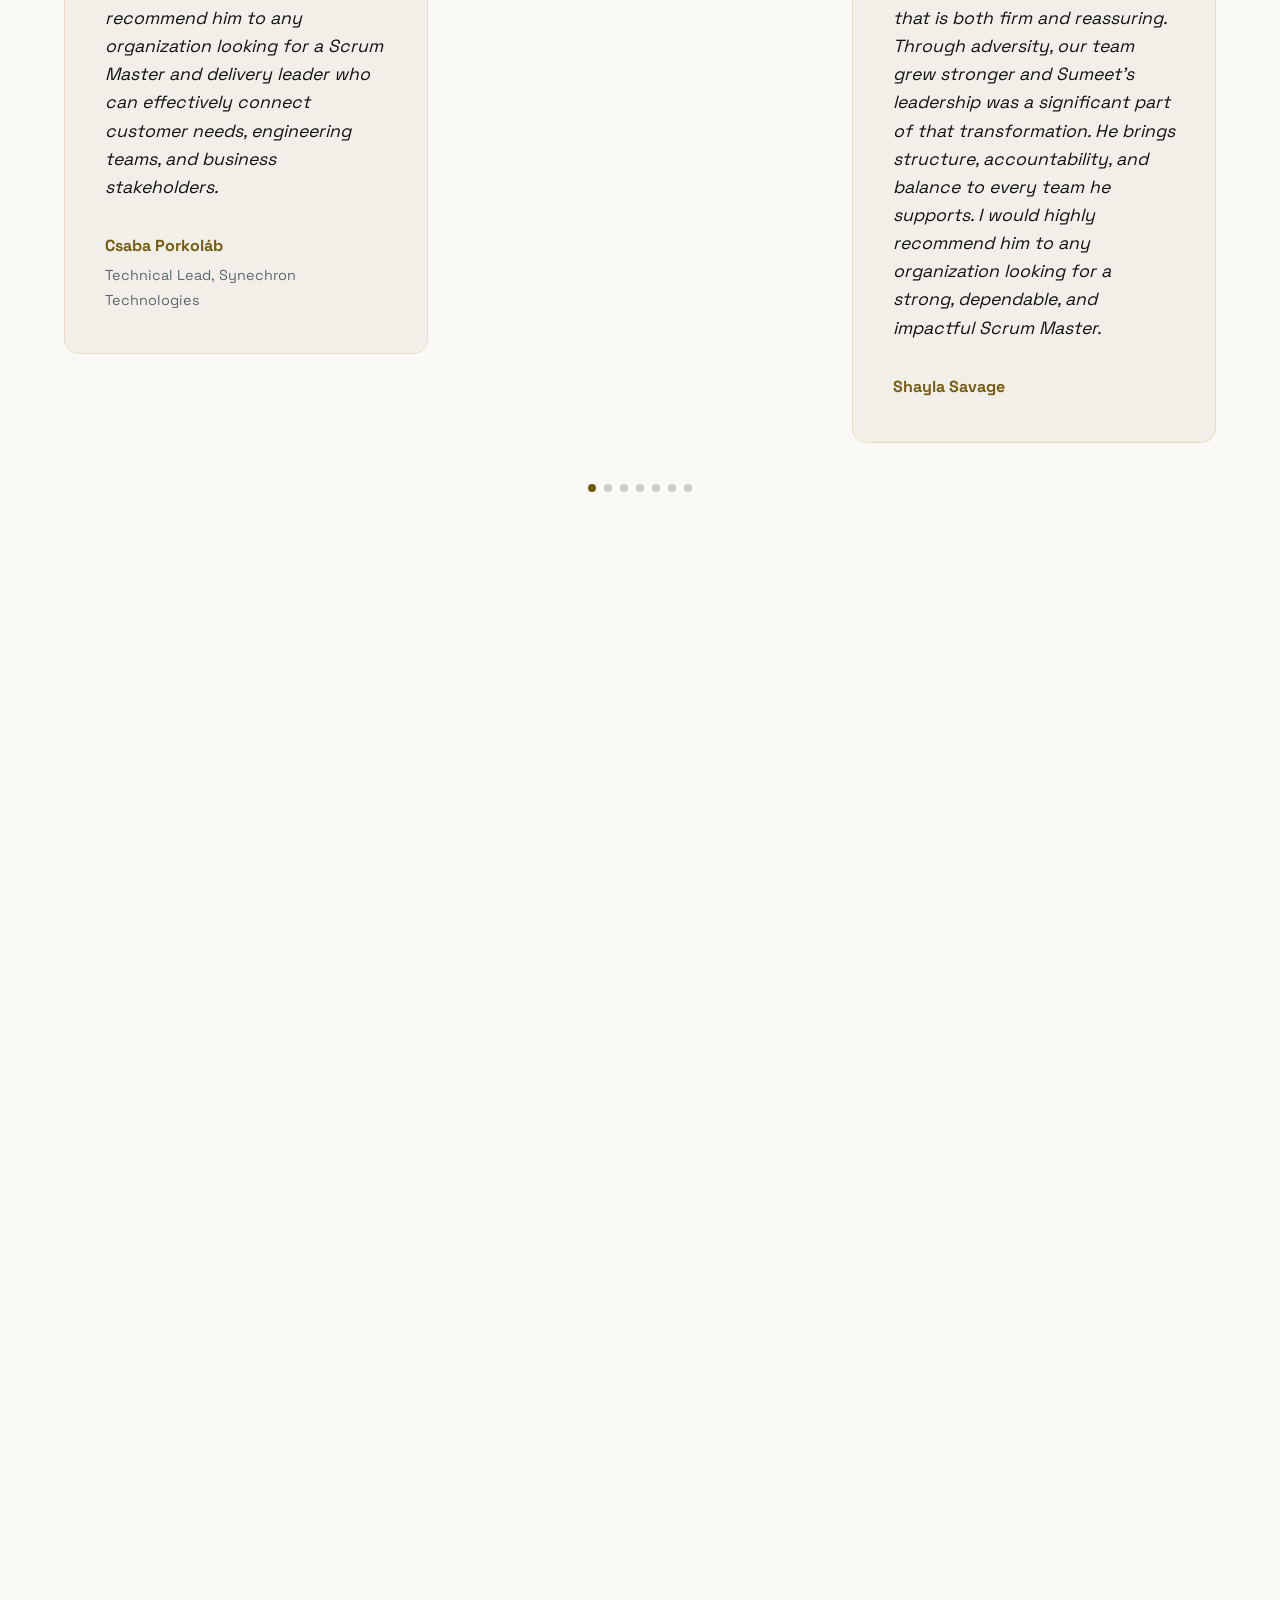
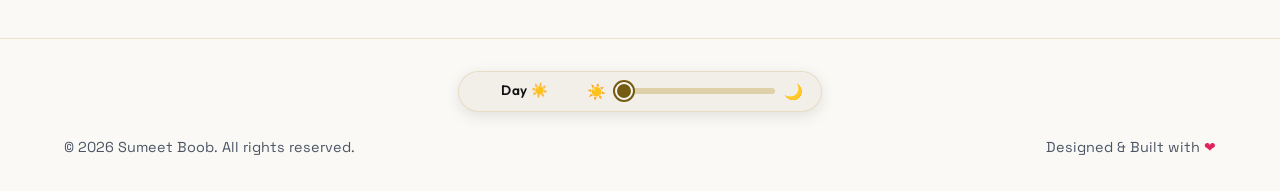
==== commit 99e7ec20: "Theme implementation" ====
--- a/public/index.html
+++ b/public/index.html
@@ -574,9 +574,21 @@
     </main>
 
     <footer class="reveal">
+        <div class="container">
+            <div class="theme-slider-container" title="Slide to change theme">
+                <span class="theme-slider-label" id="theme-slider-label">Day ☀️</span>
+                <div class="theme-slider-track-wrapper">
+                    <span class="theme-slider-icon left-icon">☀️</span>
+                    <input type="range" id="theme-slider" class="theme-slider"
+                        min="0" max="7" step="1" value="0"
+                        aria-label="Select color theme: Day, Sunset, Light Pink, Light Blue, Neon, Emerald, Sapphire, Night" />
+                    <span class="theme-slider-icon right-icon">🌙</span>
+                </div>
+            </div>
+        </div>
         <div class="container footer-content">
             <p>&copy; 2026 Sumeet Boob. All rights reserved.</p>
-            <p>Designed & Built with <span style="color:red">❤</span></p>
+            <p>Designed & Built with <span class="footer-heart">❤</span></p>
         </div>
     </footer>
 
--- a/public/styles.css
+++ b/public/styles.css
@@ -0,0 +1,1771 @@
+/* =========================================================
+   THEME SYSTEM
+   Default theme: "Day" (light) — lives on :root with NO class.
+   Every other theme is ONE class on <html> (documentElement)
+   that overrides ONLY these variables. No component may hardcode
+   colors — always consume var(--...).
+   ========================================================= */
+:root {
+    /* Day (default light theme) */
+    --bg-color: #faf9f6; /* Off-white/light gray */
+    --text-color: #121212;
+    --accent-color: #765b12; /* Deeper gold for readable day-mode text */
+    --secondary-color: #f2efe9; /* Champagne tone */
+    --glass-bg: rgba(250, 249, 246, 0.85);
+    --border-color: rgba(184, 150, 46, 0.2);
+    --muted-color: #4b5563;
+    --soft-text-color: #2f3338;
+    --subtle-text-color: #5f6670;
+    --footer-text-color: #4b5563;
+    --font-heading: 'Outfit', sans-serif;
+    --font-body: 'Space Grotesk', sans-serif;
+    --gradient-1: linear-gradient(135deg, #e6dfd3 0%, #f2efe9 100%); /* Soft champagne */
+    --gradient-2: linear-gradient(135deg, #ffffff 0%, #e6dfd3 100%); /* Pearl to champagne */
+    --gradient-3: linear-gradient(120deg, #765b12 0%, #b8962e 100%); /* Gold pop */
+
+    /* Utility variables */
+    --shadow-color: rgba(0, 0, 0, 0.1);
+    --shadow-color-hover: rgba(0, 0, 0, 0.15);
+    --btn-outline-bg: rgba(0, 0, 0, 0.05);
+    --btn-outline-border: rgba(0, 0, 0, 0.2);
+    --cursor-hover-bg: rgba(0, 0, 0, 0.1);
+    --overlay-bg: rgba(255, 255, 255, 0.6);
+    --img-box-shadow: rgba(0, 0, 0, 0.1);
+    --contact-shadow: rgba(0, 0, 0, 0.1);
+    --icon-shadow: rgba(0, 0, 0, 0.05);
+    --icon-hover-shadow: rgba(0, 0, 0, 0.15);
+
+    /* Component-level theming */
+    --track-bg: #e7e2d6;            /* project image placeholder tile */
+    --edu-logo-bg: #ffffff;         /* education logo tile */
+    --heart-color: #e0245e;         /* footer heart */
+    --accent-faint: rgba(118, 91, 18, 0.05);
+    --accent-soft: rgba(118, 91, 18, 0.12);
+    --accent-tint: rgba(118, 91, 18, 0.2);
+    --border-strong: rgba(184, 150, 46, 0.35);
+    --accent-glow: rgba(184, 150, 46, 0.15);
+}
+
+/* Night — single class on <html>, overrides ONLY variables */
+.dark {
+    --bg-color: #05050A; /* Dramatic: Very deep sapphire/plum black */
+    --text-color: #eaeaea;
+    --accent-color: #d4af37; /* Opulent Gold */
+    --secondary-color: #10121A; /* Deep tone (sapphire/plum hint) */
+    --glass-bg: rgba(5, 5, 10, 0.85);
+    --border-color: rgba(212, 175, 55, 0.15);
+    --muted-color: #aaa;
+    --soft-text-color: #ccc;
+    --subtle-text-color: #888;
+    --footer-text-color: #666;
+    --gradient-1: linear-gradient(135deg, #0f172a 0%, #2e1025 100%); /* Sapphire to plum */
+    --gradient-2: linear-gradient(135deg, #064e3b 0%, #0f172a 100%); /* Emerald to sapphire */
+    --gradient-3: linear-gradient(120deg, #d4af37 0%, #f3e5ab 100%); /* Gold pop */
+
+    --shadow-color: rgba(255, 255, 255, 0.1);
+    --shadow-color-hover: rgba(255, 255, 255, 0.2);
+    --btn-outline-bg: rgba(255, 255, 255, 0.05);
+    --btn-outline-border: rgba(255, 255, 255, 0.2);
+    --cursor-hover-bg: rgba(255, 255, 255, 0.1);
+    --overlay-bg: rgba(0, 0, 0, 0.6);
+    --img-box-shadow: rgba(0, 0, 0, 0.5);
+    --contact-shadow: rgba(0, 0, 0, 0.3);
+    --icon-shadow: rgba(0, 0, 0, 0.2);
+    --icon-hover-shadow: rgba(0, 0, 0, 0.3);
+
+    --track-bg: #333;
+    --edu-logo-bg: #ffffff;
+    --heart-color: #ff4d6d;
+    --accent-faint: rgba(212, 175, 55, 0.05);
+    --accent-soft: rgba(212, 175, 55, 0.1);
+    --accent-tint: rgba(212, 175, 55, 0.2);
+    --border-strong: rgba(212, 175, 55, 0.3);
+    --accent-glow: rgba(212, 175, 55, 0.12);
+}
+
+* {
+    margin: 0;
+    padding: 0;
+    box-sizing: border-box;
+}
+
+body {
+    background-color: var(--bg-color);
+    color: var(--text-color);
+    font-family: var(--font-body);
+    line-height: 1.6;
+    overflow-x: hidden;
+    cursor: none;
+    /* Custom cursor */
+}
+
+/* Custom Cursor */
+.cursor-dot,
+.cursor-outline {
+    position: fixed;
+    top: 0;
+    left: 0;
+    transform: translate(-50%, -50%);
+    border-radius: 50%;
+    z-index: 9999;
+    pointer-events: none;
+}
+
+.cursor-dot {
+    width: 8px;
+    height: 8px;
+    background-color: var(--text-color);
+}
+
+.cursor-outline {
+    width: 40px;
+    height: 40px;
+    border: 1px solid var(--text-color);
+    transition: width 0.2s, height 0.2s, background-color 0.2s;
+}
+
+body:hover .cursor-outline {
+    width: 50px;
+    height: 50px;
+    background-color: var(--cursor-hover-bg);
+}
+
+/* Typography */
+h1,
+h2,
+h3 {
+    font-family: var(--font-heading);
+    font-weight: 700;
+    line-height: 1.2;
+}
+
+a {
+    text-decoration: none;
+    color: inherit;
+    transition: color 0.3s ease;
+}
+
+/* Header */
+.header {
+    position: fixed;
+    top: 0;
+    left: 0;
+    width: 100%;
+    padding: 2rem 5%;
+    display: flex;
+    justify-content: space-between;
+    align-items: center;
+    z-index: 100;
+    backdrop-filter: blur(10px);
+    background: var(--glass-bg);
+    border-bottom: 1px solid var(--border-color);
+}
+
+.logo {
+    font-size: 1.5rem;
+    font-weight: 700;
+    letter-spacing: 2px;
+}
+
+.nav {
+    display: flex;
+    gap: 2rem;
+    align-items: center;
+}
+
+.nav-link {
+    font-size: 1rem;
+    text-transform: uppercase;
+    letter-spacing: 1px;
+    position: relative;
+}
+
+.nav-link::after {
+    content: '';
+    position: absolute;
+    bottom: -5px;
+    left: 0;
+    width: 0;
+    height: 1px;
+    background-color: var(--accent-color);
+    transition: width 0.3s ease;
+}
+
+.nav-link:hover::after {
+    width: 100%;
+}
+
+/* Theme Toggle */
+.theme-toggle {
+    background: var(--secondary-color);
+    border: 1px solid var(--border-color);
+    width: 40px;
+    height: 40px;
+    border-radius: 50%;
+    display: flex;
+    align-items: center;
+    justify-content: center;
+    cursor: pointer;
+    font-size: 1.2rem;
+    color: var(--text-color);
+    transition: all 0.3s ease;
+    margin-left: 1rem;
+}
+
+.theme-toggle:hover {
+    transform: scale(1.1);
+    border-color: var(--accent-color);
+}
+
+.theme-toggle .sun-icon {
+    display: none;
+}
+
+.theme-toggle .moon-icon {
+    display: block;
+}
+
+.dark .theme-toggle .sun-icon {
+    display: block;
+}
+
+.dark .theme-toggle .moon-icon {
+    display: none;
+}
+
+/* Mobile adjustments */
+@media (max-width: 768px) {
+    .header {
+        padding: 1rem 5%;
+    }
+
+    .logo {
+        font-size: 1.2rem;
+    }
+}
+
+/* Hero Section */
+.hero {
+    min-height: 100vh;
+    /* Changed from height to min-height for responsiveness */
+    display: flex;
+    align-items: center;
+    justify-content: center;
+    /* Centered by default, but content will split */
+    position: relative;
+    padding: 100px 5%;
+    /* Added padding top for header */
+    overflow: hidden;
+}
+
+.hero-content {
+    max-width: 1200px;
+    width: 100%;
+    z-index: 2;
+    display: grid;
+    grid-template-columns: 1fr 1fr;
+    align-items: center;
+    gap: 4rem;
+}
+
+.hero-text {
+    text-align: left;
+}
+
+.hero-title {
+    font-size: 4rem;
+    /* Slightly smaller to fit single line if needed, or keep large */
+    margin-bottom: 1.5rem;
+    line-height: 1.1;
+    display: block;
+    /* changed from flex column */
+}
+
+.reveal-text {
+    display: inline-block;
+    /* Allows animation */
+    transform: translateY(30px);
+    animation: fadeInUp 0.8s forwards;
+}
+
+.reveal-text:nth-child(1) {
+    animation-delay: 0.2s;
+}
+
+/* ... keep highlight ... */
+.highlight {
+    color: var(--accent-color);
+    background: var(--gradient-3);
+    -webkit-background-clip: text;
+    background-clip: text;
+    -webkit-text-fill-color: transparent;
+}
+
+.hero-subtitle {
+    color: var(--soft-text-color);
+    font-size: 1.5rem;
+    margin-bottom: 2.5rem;
+    transform: translateY(20px);
+    animation: fadeInUp 0.8s forwards 0.8s;
+}
+
+/* Hero Image Profile */
+.hero-image-container {
+    position: relative;
+    display: flex;
+    justify-content: center;
+    align-items: center;
+    animation: fadeInUp 1s cubic-bezier(0.19, 1, 0.22, 1) forwards 0.5s;
+}
+
+.hero-profile-img {
+    width: 400px;
+    height: 400px;
+    object-fit: cover;
+    border-radius: 30% 70% 70% 30% / 30% 30% 70% 70%;
+    /* Organic shape */
+    border: 4px solid var(--accent-color);
+    /* Gold border trace */
+    box-shadow: 0 20px 50px var(--img-box-shadow);
+    z-index: 2;
+    animation: morph 8s ease-in-out infinite;
+    background-color: var(--secondary-color);
+    /* Fallback */
+}
+
+@keyframes morph {
+    0% {
+        border-radius: 60% 40% 30% 70% / 60% 30% 70% 40%;
+    }
+
+    50% {
+        border-radius: 30% 60% 70% 40% / 50% 60% 30% 60%;
+    }
+
+    100% {
+        border-radius: 60% 40% 30% 70% / 60% 30% 70% 40%;
+    }
+}
+
+/* CTA Buttons */
+.cta-group {
+    display: flex;
+    gap: 1.5rem;
+    /* Gap between islands */
+    flex-wrap: wrap;
+}
+
+.btn {
+    display: inline-block;
+    padding: 1rem 2rem;
+    border-radius: 50px;
+    /* Pillow shape */
+    font-weight: 500;
+    transition: all 0.3s ease;
+    cursor: none;
+    margin: 0;
+    /* Let flex gap handle spacing */
+    font-size: 0.95rem;
+    min-width: 160px;
+    /* Ensure they have some substance */
+    text-align: center;
+}
+
+/* Specific styling for islands */
+.btn-primary {
+    background-color: var(--text-color);
+    color: var(--bg-color);
+    border: 2px solid var(--text-color);
+    box-shadow: 0 4px 15px var(--shadow-color);
+}
+
+.btn-primary:hover {
+    background-color: transparent;
+    color: var(--text-color);
+    transform: translateY(-3px);
+    box-shadow: 0 6px 20px var(--shadow-color-hover);
+}
+
+.btn-outline {
+    background-color: var(--btn-outline-bg);
+    /* Slight background for island feel */
+    color: var(--text-color);
+    border: 2px solid var(--btn-outline-border);
+    backdrop-filter: blur(5px);
+}
+
+.btn-outline:hover {
+    background-color: var(--text-color);
+    color: var(--bg-color);
+    border-color: var(--text-color);
+    transform: translateY(-3px);
+}
+
+/* Hero Title Tweaks */
+.hero-title span {
+    display: block;
+    /* Force each span to own line */
+}
+
+/* ... keep btn-primary/outline ... */
+.btn-primary {
+    background-color: var(--text-color);
+    color: var(--bg-color);
+}
+
+.btn-primary:hover {
+    background-color: transparent;
+    color: var(--text-color);
+}
+
+.btn-outline {
+    background-color: var(--btn-outline-bg);
+    color: var(--text-color);
+    border: 2px solid var(--btn-outline-border);
+}
+
+.btn-outline:hover {
+    background-color: var(--text-color);
+    color: var(--bg-color);
+}
+
+/* Animated Blobs - Adjust positioning for split layout */
+.blob-1 {
+    top: -10%;
+    left: -10%;
+    width: 400px;
+    height: 400px;
+    background: var(--accent-color);
+}
+
+.blob-2 {
+    bottom: -10%;
+    right: -10%;
+    width: 300px;
+    height: 300px;
+    background: var(--gradient-1);
+}
+
+@keyframes fadeInUp {
+    to {
+        opacity: 1;
+        transform: translateY(0);
+    }
+}
+
+/* Animated Blobs Base */
+.blob {
+    position: absolute;
+    filter: blur(80px);
+    z-index: 1;
+    opacity: 0.4;
+    animation: moveBlob 20s infinite alternate;
+}
+
+@keyframes moveBlob {
+    from {
+        transform: translate(0, 0) scale(1);
+    }
+
+    to {
+        transform: translate(50px, -50px) scale(1.1);
+    }
+}
+
+
+
+/* Sections */
+.section {
+    padding: 8rem 5%;
+}
+
+.container {
+    max-width: 1200px;
+    margin: 0 auto;
+}
+
+.section-title {
+    font-size: 3rem;
+    margin-bottom: 3rem;
+    position: relative;
+    display: inline-block;
+}
+
+.section-title::after {
+    content: '';
+    position: absolute;
+    bottom: 10px;
+    left: 105%;
+    width: 60px;
+    height: 2px;
+    background-color: var(--accent-color);
+}
+
+/* About Section */
+.mobile-stack {
+    display: flex;
+    justify-content: space-between;
+    align-items: center;
+    gap: 4rem;
+}
+
+.about-text {
+    flex: 1;
+    font-size: 1.2rem;
+}
+
+.about-text p {
+    margin-bottom: 1.5rem;
+}
+
+.about-stats {
+    flex: 1;
+    display: grid;
+    grid-template-columns: repeat(2, 1fr);
+    gap: 2rem;
+}
+
+.stat-item {
+    text-align: center;
+    padding: 2rem;
+    border: 1px solid var(--border-color);
+    border-radius: 10px;
+    transition: transform 0.3s ease;
+}
+
+.stat-item:hover {
+    transform: translateY(-5px);
+    background: var(--border-color);
+}
+
+.stat-number {
+    display: block;
+    font-size: 2.5rem;
+    font-weight: 700;
+    color: var(--accent-color);
+}
+
+.stat-label {
+    font-size: 0.9rem;
+    text-transform: uppercase;
+    letter-spacing: 1px;
+}
+
+/* Work Section */
+.project-grid {
+    display: grid;
+    grid-template-columns: repeat(auto-fit, minmax(300px, 1fr));
+    gap: 3rem;
+}
+
+.project-card {
+    background-color: var(--secondary-color);
+    border-radius: 15px;
+    overflow: hidden;
+    transition: transform 0.3s ease;
+}
+
+.project-card:hover {
+    transform: translateY(-10px);
+}
+
+.project-image {
+    height: 250px;
+    background-color: var(--track-bg);
+    position: relative;
+    display: flex;
+    align-items: center;
+    justify-content: center;
+}
+
+.gradient-1 {
+    background: var(--gradient-1);
+}
+
+.gradient-2 {
+    background: var(--gradient-2);
+}
+
+.gradient-3 {
+    background: var(--gradient-3);
+}
+
+.project-tag {
+    position: absolute;
+    top: 15px;
+    right: 15px;
+    background: var(--overlay-bg);
+    padding: 5px 12px;
+    border-radius: 20px;
+    font-size: 0.8rem;
+    font-family: var(--font-heading);
+}
+
+.image-overlay {
+    width: 100%;
+    height: 100%;
+    /* Placeholder image or overlay */
+    background: url('https://images.unsplash.com/photo-1469854523086-cc02fe5d8800?ixlib=rb-4.0.3&auto=format&fit=crop&w=1000&q=80') center/cover;
+    opacity: 0.8;
+    transition: opacity 0.3s ease;
+}
+
+.project-card:hover .image-overlay {
+    opacity: 1;
+}
+
+.project-info {
+    padding: 2rem;
+}
+
+.project-info h3 {
+    font-size: 1.5rem;
+    margin-bottom: 0.5rem;
+}
+
+.project-info p {
+    color: var(--muted-color);
+    margin-bottom: 1.5rem;
+    font-size: 0.95rem;
+}
+
+.project-link {
+    font-weight: 600;
+    font-size: 0.9rem;
+    text-transform: uppercase;
+    letter-spacing: 1px;
+}
+
+.project-link:hover {
+    color: var(--accent-color);
+}
+
+/* Contact */
+.contact-container {
+    display: flex;
+    justify-content: space-between;
+    align-items: center;
+    background: var(--secondary-color);
+    padding: 4rem;
+    border-radius: 20px;
+}
+
+.contact-left {
+    flex: 1;
+}
+
+.socials {
+    display: flex;
+    gap: 1.5rem;
+    margin-top: 2rem;
+}
+
+.social-link {
+    font-size: 1.1rem;
+    border-bottom: 1px solid transparent;
+}
+
+.social-link:hover {
+    border-bottom: 1px solid var(--accent-color);
+    color: var(--accent-color);
+}
+
+.big-btn {
+    font-size: 1.2rem;
+    padding: 1.2rem 3rem;
+}
+
+/* Footer */
+footer {
+    padding: 2rem 5%;
+    border-top: 1px solid var(--border-color);
+    text-align: center;
+    color: var(--footer-text-color);
+    font-size: 0.9rem;
+}
+
+.footer-content {
+    display: flex;
+    justify-content: space-between;
+}
+
+/* Timeline */
+.timeline {
+    position: relative;
+    max-width: 800px;
+    margin: 0 auto;
+}
+
+.timeline::after {
+    content: '';
+    position: absolute;
+    width: 2px;
+    background-color: var(--accent-color);
+    top: 0;
+    bottom: 0;
+    left: 20px;
+    margin-left: -1px;
+}
+
+.timeline-item {
+    padding: 10px 40px;
+    position: relative;
+    background-color: inherit;
+    width: 100%;
+}
+
+.timeline-item::after {
+    content: '';
+    position: absolute;
+    width: 16px;
+    height: 16px;
+    right: auto;
+    background-color: var(--bg-color);
+    border: 2px solid var(--accent-color);
+    top: 15px;
+    border-radius: 50%;
+    z-index: 1;
+    left: 12px;
+}
+
+.timeline-content {
+    padding: 20px 30px;
+    background-color: var(--secondary-color);
+    position: relative;
+    border-radius: 6px;
+    border: 1px solid var(--border-color);
+    transition: transform 0.3s ease;
+}
+
+.timeline-content:hover {
+    transform: translateY(-5px);
+    border-color: var(--border-strong);
+}
+
+.timeline-date {
+    font-size: 0.9rem;
+    color: var(--accent-color);
+    margin-bottom: 0.5rem;
+    font-weight: 600;
+}
+
+.timeline-content h3 {
+    margin-top: 0;
+    margin-bottom: 5px;
+    font-size: 1.3rem;
+}
+
+.role {
+    display: block;
+    margin-bottom: 15px;
+    font-style: italic;
+    color: var(--muted-color);
+    font-family: var(--font-heading);
+}
+
+.timeline-content ul {
+    list-style-type: none;
+    padding-left: 0;
+}
+
+.timeline-content li {
+    position: relative;
+    padding-left: 20px;
+    margin-bottom: 10px;
+    font-size: 0.95rem;
+    color: var(--soft-text-color);
+}
+
+.timeline-content li::before {
+    content: '▹';
+    position: absolute;
+    left: 0;
+    color: var(--accent-color);
+}
+
+/* Skills */
+.skills-grid {
+    display: grid;
+    grid-template-columns: repeat(auto-fit, minmax(300px, 1fr));
+    gap: 3rem;
+    margin-bottom: 3rem;
+}
+
+.skill-category h3 {
+    margin-bottom: 1.5rem;
+    font-size: 1.5rem;
+    border-bottom: 1px solid var(--border-color);
+    padding-bottom: 0.5rem;
+    display: inline-block;
+}
+
+.tags {
+    display: flex;
+    flex-wrap: wrap;
+    gap: 10px;
+}
+
+.tag {
+    background: var(--border-color);
+    padding: 8px 16px;
+    border-radius: 20px;
+    font-size: 0.9rem;
+    border: 1px solid transparent;
+    transition: all 0.3s ease;
+}
+
+.tag:hover {
+    border-color: var(--accent-color);
+    background: var(--accent-soft);
+    transform: translateY(-2px);
+}
+
+.highlight-tag {
+    background: var(--accent-tint);
+    border-color: var(--accent-color);
+    color: var(--accent-color);
+}
+
+.patent-block {
+    background: var(--secondary-color);
+    padding: 2rem;
+    border-radius: 10px;
+    border-left: 4px solid var(--accent-color);
+}
+
+.patent-block h3 {
+    margin-bottom: 1rem;
+}
+
+/* Clients Section */
+.clients .section-title {
+    text-align: left;
+}
+
+.clients-grid {
+    display: flex;
+    flex-wrap: wrap;
+    gap: 4rem;
+    justify-content: center;
+    align-items: center;
+    max-width: 1000px;
+    margin: 3rem auto 0;
+}
+
+.client-logo {
+    display: flex;
+    flex-direction: column;
+    align-items: center;
+    gap: 1rem;
+    width: 150px;
+    filter: grayscale(0.5);
+    /* Less intense grayscale */
+    opacity: 0.8;
+    /* Higher initial opacity */
+    transition: all 0.4s ease;
+}
+
+.client-logo img {
+    height: 60px;
+    width: auto;
+    object-fit: contain;
+}
+
+.client-name {
+    font-size: 0.9rem;
+    color: var(--subtle-text-color);
+    text-align: center;
+    font-weight: 500;
+}
+
+.client-logo:hover {
+    filter: grayscale(0);
+    opacity: 1;
+    transform: translateY(-5px);
+}
+
+.client-logo:hover .client-name {
+    color: var(--accent-color);
+}
+
+/* Interests */
+.interests-grid {
+    display: grid;
+    grid-template-columns: repeat(auto-fit, minmax(200px, 1fr));
+    gap: 2rem;
+    text-align: center;
+}
+
+.interest-item {
+    background: var(--secondary-color);
+    padding: 2rem;
+    border-radius: 15px;
+    transition: transform 0.3s ease;
+    border: 1px solid var(--border-color);
+}
+
+.interest-item:hover {
+    transform: translateY(-5px);
+    border-color: var(--accent-color);
+    background: var(--border-color);
+}
+
+.interest-icon {
+    font-size: 3rem;
+    margin-bottom: 1rem;
+}
+
+.interest-item h3 {
+    font-size: 1.2rem;
+    margin-bottom: 0.5rem;
+    color: var(--text-color);
+}
+
+.interest-item p {
+    font-size: 0.9rem;
+    color: var(--muted-color);
+}
+
+/* Contact Section Redesign */
+.contact-card {
+    background: var(--secondary-color);
+    backdrop-filter: blur(10px);
+    border: 1px solid var(--border-color);
+    border-radius: 30px;
+    padding: 4rem;
+    box-shadow: 0 40px 100px var(--contact-shadow);
+    max-width: 900px;
+    margin: 0 auto;
+}
+
+.contact-header {
+    text-align: center;
+    margin-bottom: 4rem;
+}
+
+.contact-header .section-title {
+    margin-bottom: 0.5rem;
+    display: inline-block;
+}
+
+.contact-tagline {
+    font-family: 'Space Grotesk', sans-serif;
+    color: var(--accent-color);
+    letter-spacing: 2px;
+    text-transform: uppercase;
+    font-size: 0.85rem;
+    font-weight: 600;
+}
+
+.contact-content {
+    display: flex;
+    flex-direction: column;
+    gap: 3rem;
+    align-items: center;
+}
+
+.contact-info {
+    display: flex;
+    flex-direction: column;
+    gap: 2rem;
+    width: 100%;
+    max-width: 500px;
+}
+
+.contact-item {
+    display: flex;
+    align-items: center;
+    gap: 1.5rem;
+}
+
+.contact-icon {
+    width: 50px;
+    height: 50px;
+    background: var(--secondary-color);
+    border-radius: 12px;
+    display: flex;
+    align-items: center;
+    justify-content: center;
+    font-size: 1.5rem;
+    color: var(--accent-color);
+    box-shadow: 0 10px 20px var(--icon-shadow);
+    flex-shrink: 0;
+}
+
+.contact-detail label {
+    display: block;
+    font-size: 0.75rem;
+    color: var(--subtle-text-color);
+    text-transform: uppercase;
+    letter-spacing: 1px;
+    margin-bottom: 4px;
+}
+
+.contact-detail a {
+    color: var(--text-color);
+    text-decoration: none;
+    font-size: 1.1rem;
+    font-weight: 500;
+    transition: color 0.3s ease;
+}
+
+.contact-detail a:hover {
+    color: var(--accent-color);
+}
+
+.contact-actions {
+    text-align: center;
+    padding: 2rem;
+    width: 100%;
+    max-width: 500px;
+}
+
+.contact-actions p {
+    margin-bottom: 1.5rem;
+    font-style: italic;
+    color: var(--subtle-text-color);
+}
+
+.big-btn {
+    padding: 1.2rem 2.5rem;
+    font-size: 1.1rem;
+}
+
+.social-links {
+    display: flex;
+    gap: 1.5rem;
+    justify-content: center;
+}
+
+.social-icon {
+    width: 50px;
+    height: 50px;
+    background: var(--secondary-color);
+    border-radius: 12px;
+    display: flex;
+    align-items: center;
+    justify-content: center;
+    font-size: 1.5rem;
+    transition: all 0.3s ease;
+    box-shadow: 0 10px 20px var(--icon-shadow);
+    text-decoration: none;
+}
+
+.social-icon:hover {
+    transform: translateY(-5px);
+    box-shadow: 0 15px 30px var(--icon-hover-shadow);
+    background: var(--accent-color);
+}
+
+/* Responsive */
+@media (max-width: 768px) {
+    .hero-title {
+        font-size: 3rem;
+    }
+
+    .hero-content {
+        grid-template-columns: 1fr;
+        text-align: center;
+        gap: 3rem;
+    }
+
+    .hero-text {
+        text-align: center;
+        order: 2;
+    }
+
+    .hero-image-container {
+        order: 1;
+        justify-content: center;
+    }
+
+    .hero-profile-img {
+        width: 280px;
+        height: 280px;
+    }
+
+    .btn {
+        margin: 0 5px 10px 5px;
+    }
+
+    .mobile-stack {
+        flex-direction: column;
+        gap: 2rem;
+    }
+
+    .contact-card {
+        padding: 2rem;
+    }
+
+    .contact-grid {
+        grid-template-columns: 1fr;
+        gap: 3rem;
+    }
+
+    .contact-header {
+        margin-bottom: 2rem;
+    }
+
+    .socials {
+        justify-content: center;
+    }
+
+    .nav {
+        display: none;
+        flex-direction: column;
+        position: absolute;
+        top: 100%;
+        left: 0;
+        width: 100%;
+        background: var(--glass-bg);
+        padding: 2rem;
+        gap: 1.5rem;
+        text-align: center;
+        border-bottom: 1px solid var(--border-color);
+    }
+
+    .nav.active {
+        display: flex;
+    }
+
+    .hamburger {
+        display: block;
+        cursor: pointer;
+    }
+
+    .hamburger span {
+        display: block;
+        width: 30px;
+        height: 2px;
+        background: var(--text-color);
+        margin: 6px 0;
+    }
+}
+
+/* Education */
+.edu-header {
+    display: flex;
+    align-items: center;
+    gap: 1.5rem;
+    margin-bottom: 10px;
+}
+
+/* Sites/Personal Projects Section */
+.sites-grid {
+    display: grid;
+    grid-template-columns: repeat(auto-fit, minmax(220px, 1fr));
+    gap: 2.5rem;
+    margin-top: 3rem;
+}
+
+.site-card {
+    display: flex;
+    flex-direction: column;
+    align-items: center;
+    text-align: center;
+    padding: 2.5rem 2rem;
+    background: var(--secondary-color);
+    border: 1px solid var(--border-color);
+    border-radius: 15px;
+    transition: all 0.3s ease;
+    text-decoration: none;
+    color: inherit;
+    cursor: pointer;
+}
+
+.site-card:hover {
+    transform: translateY(-8px);
+    border-color: var(--accent-color);
+    background: var(--accent-faint);
+    box-shadow: 0 10px 30px var(--accent-glow);
+}
+
+.site-icon {
+    font-size: 3rem;
+    margin-bottom: 1rem;
+    transition: transform 0.3s ease;
+}
+
+.site-card:hover .site-icon {
+    transform: scale(1.1) rotate(5deg);
+}
+
+.site-card h3 {
+    font-size: 1.3rem;
+    margin-bottom: 0.5rem;
+    color: var(--text-color);
+    font-weight: 600;
+}
+
+.site-card p {
+    font-size: 0.9rem;
+    color: var(--muted-color);
+    margin-bottom: 1rem;
+    min-height: 2.4em;
+}
+
+.site-url {
+    font-size: 0.8rem;
+    color: var(--accent-color);
+    font-weight: 500;
+    transition: color 0.3s ease;
+}
+
+.site-card:hover .site-url {
+    color: var(--soft-text-color);
+}
+
+@media (max-width: 768px) {
+    .sites-grid {
+        grid-template-columns: repeat(auto-fit, minmax(150px, 1fr));
+        gap: 1.5rem;
+    }
+
+    .site-card {
+        padding: 1.5rem 1rem;
+    }
+
+    .site-icon {
+        font-size: 2.5rem;
+    }
+
+    .site-card h3 {
+        font-size: 1.1rem;
+    }
+}
+
+.edu-logo {
+    width: 40px;
+    height: 40px;
+    flex-shrink: 0;
+    overflow: hidden;
+    border-radius: 8px;
+    background: var(--edu-logo-bg);
+    display: flex;
+    align-items: center;
+    justify-content: center;
+    padding: 3px;
+    filter: grayscale(1);
+    transition: all 0.3s ease;
+}
+
+.timeline-content:hover .edu-logo {
+    filter: grayscale(0);
+    transform: scale(1.1);
+}
+
+.edu-logo img {
+    max-width: 100%;
+    max-height: 100%;
+    object-fit: contain;
+}
+
+.edu-year {
+    font-size: 1.5rem;
+    font-weight: 700;
+    color: var(--accent-color);
+    min-width: 80px;
+}
+
+.edu-content h3 {
+    font-size: 1.4rem;
+    margin-bottom: 0.5rem;
+}
+
+.edu-content p {
+    color: var(--muted-color);
+    font-size: 1.1rem;
+}
+
+@media (max-width: 768px) {}
+
+/* ========================================= */
+/* Additional Features (Animations & UX)     */
+/* ========================================= */
+
+/* Preloader */
+.preloader {
+    position: fixed;
+    top: 0;
+    left: 0;
+    width: 100vw;
+    height: 100vh;
+    background: var(--bg-color);
+    display: flex;
+    justify-content: center;
+    align-items: center;
+    z-index: 10000;
+    transition: opacity 0.5s ease;
+}
+.preloader.loaded {
+    opacity: 0;
+    pointer-events: none;
+}
+.loader-circle {
+    width: 50px;
+    height: 50px;
+    border: 3px solid var(--border-color);
+    border-top-color: var(--accent-color);
+    border-radius: 50%;
+    animation: spin 1s linear infinite;
+}
+@keyframes spin { 100% { transform: rotate(360deg); } }
+
+/* Scroll Progress Indicator */
+.scroll-progress {
+    position: fixed;
+    top: 0;
+    left: 0;
+    height: 3px;
+    background: var(--accent-color);
+    width: 0%;
+    z-index: 9999;
+}
+
+/* Scroll Reveal Animations */
+.reveal {
+    opacity: 0;
+    transform: translateY(50px);
+    transition: all 0.8s cubic-bezier(0.5, 0, 0, 1);
+}
+.reveal.active {
+    opacity: 1;
+    transform: translateY(0);
+}
+
+/* Magnetic Items */
+.magnetic {
+    display: inline-block;
+    transition: transform 0.2s cubic-bezier(0.25, 1, 0.5, 1);
+}
+
+/* Skill Filters */
+.skill-filters {
+    display: flex;
+    gap: 1rem;
+    margin-bottom: 2rem;
+    flex-wrap: wrap;
+}
+.filter-btn {
+    background: transparent;
+    border: 1px solid var(--border-color);
+    color: var(--text-color);
+    padding: 8px 20px;
+    border-radius: 20px;
+    cursor: none;
+    transition: all 0.3s ease;
+    font-family: var(--font-body);
+}
+.filter-btn:hover,
+.filter-btn.active {
+    background: var(--accent-color);
+    color: var(--bg-color);
+    border-color: var(--accent-color);
+}
+.tag.hidden {
+    display: none !important;
+}
+
+/* Typing Cursor */
+.typed-cursor {
+    color: var(--accent-color);
+    font-size: 3.5rem;
+    font-weight: 300;
+}
+@media (max-width: 768px) {
+    .typed-cursor { font-size: 2.5rem; }
+}
+
+/* Testimonials Carousel */
+.testimonial-swiper {
+    padding-bottom: 4rem;
+}
+.testimonial-card {
+    background: var(--secondary-color);
+    border: 1px solid var(--border-color);
+    border-radius: 15px;
+    padding: 2.5rem;
+    height: 100%;
+    display: flex;
+    flex-direction: column;
+}
+.quote-icon {
+    font-size: 3rem;
+    color: var(--accent-color);
+    opacity: 0.5;
+    line-height: 1;
+    margin-bottom: 1rem;
+}
+.testimonial-text {
+    font-size: 1.1rem;
+    font-style: italic;
+    color: var(--text-color);
+    margin-bottom: 2rem;
+    flex-grow: 1;
+}
+.testimonial-author h4 {
+    color: var(--accent-color);
+    margin-bottom: 0.2rem;
+}
+.testimonial-author span {
+    font-size: 0.9rem;
+    color: var(--subtle-text-color);
+}
+.swiper-pagination-bullet {
+    background: var(--text-color) !important;
+}
+.swiper-pagination-bullet-active {
+    background: var(--accent-color) !important;
+}
+
+/* =========================================================
+   COLOR THEMES — each is ONE class on <html> overriding
+   ONLY the variables defined in :root. Add new themes here.
+   ========================================================= */
+
+/* Sunset 🌅 — warm dusk */
+.theme-sunset {
+    --bg-color: #1b0e0a;
+    --text-color: #ffe9d6;
+    --accent-color: #ff8c42;
+    --secondary-color: #2a1610;
+    --glass-bg: rgba(27, 14, 10, 0.85);
+    --border-color: rgba(255, 140, 66, 0.22);
+    --muted-color: #d9b8a2;
+    --soft-text-color: #f3d9c4;
+    --subtle-text-color: #c39c82;
+    --footer-text-color: #d9b8a2;
+    --gradient-1: linear-gradient(135deg, #3d1410 0%, #7a2d1d 100%);
+    --gradient-2: linear-gradient(135deg, #7a2d1d 0%, #3d1410 100%);
+    --gradient-3: linear-gradient(120deg, #ff8c42 0%, #ffd166 100%);
+
+    --shadow-color: rgba(0, 0, 0, 0.4);
+    --shadow-color-hover: rgba(0, 0, 0, 0.5);
+    --btn-outline-bg: rgba(255, 233, 214, 0.06);
+    --btn-outline-border: rgba(255, 233, 214, 0.2);
+    --cursor-hover-bg: rgba(255, 255, 255, 0.1);
+    --overlay-bg: rgba(0, 0, 0, 0.6);
+    --img-box-shadow: rgba(0, 0, 0, 0.5);
+    --contact-shadow: rgba(0, 0, 0, 0.3);
+    --icon-shadow: rgba(0, 0, 0, 0.2);
+    --icon-hover-shadow: rgba(0, 0, 0, 0.3);
+
+    --track-bg: #3a2018;
+    --edu-logo-bg: #ffffff;
+    --heart-color: #ff5d5d;
+    --accent-faint: rgba(255, 140, 66, 0.06);
+    --accent-soft: rgba(255, 140, 66, 0.12);
+    --accent-tint: rgba(255, 140, 66, 0.2);
+    --border-strong: rgba(255, 140, 66, 0.35);
+    --accent-glow: rgba(255, 140, 66, 0.15);
+}
+
+/* Light Pink 🌸 */
+.theme-rose {
+    --bg-color: #fdf3f7;
+    --text-color: #33202b;
+    --accent-color: #b4345f;
+    --secondary-color: #fae3ed;
+    --glass-bg: rgba(253, 243, 247, 0.85);
+    --border-color: rgba(180, 52, 95, 0.2);
+    --muted-color: #6b4a58;
+    --soft-text-color: #4a303c;
+    --subtle-text-color: #7d5f6c;
+    --footer-text-color: #6b4a58;
+    --gradient-1: linear-gradient(135deg, #f6cfdd 0%, #fae3ed 100%);
+    --gradient-2: linear-gradient(135deg, #ffffff 0%, #f6cfdd 100%);
+    --gradient-3: linear-gradient(120deg, #b4345f 0%, #e77fa5 100%);
+
+    --shadow-color: rgba(0, 0, 0, 0.08);
+    --shadow-color-hover: rgba(0, 0, 0, 0.12);
+    --btn-outline-bg: rgba(51, 32, 43, 0.05);
+    --btn-outline-border: rgba(51, 32, 43, 0.18);
+    --cursor-hover-bg: rgba(51, 32, 43, 0.1);
+    --overlay-bg: rgba(255, 255, 255, 0.6);
+    --img-box-shadow: rgba(0, 0, 0, 0.1);
+    --contact-shadow: rgba(0, 0, 0, 0.08);
+    --icon-shadow: rgba(0, 0, 0, 0.05);
+    --icon-hover-shadow: rgba(0, 0, 0, 0.12);
+
+    --track-bg: #efcddd;
+    --edu-logo-bg: #ffffff;
+    --heart-color: #d81b60;
+    --accent-faint: rgba(180, 52, 95, 0.05);
+    --accent-soft: rgba(180, 52, 95, 0.1);
+    --accent-tint: rgba(180, 52, 95, 0.18);
+    --border-strong: rgba(180, 52, 95, 0.32);
+    --accent-glow: rgba(180, 52, 95, 0.12);
+}
+
+/* Light Blue 🌊 */
+.theme-sky {
+    --bg-color: #f1f7fb;
+    --text-color: #14293b;
+    --accent-color: #0e6ba8;
+    --secondary-color: #e1eef7;
+    --glass-bg: rgba(241, 247, 251, 0.85);
+    --border-color: rgba(14, 107, 168, 0.2);
+    --muted-color: #48627a;
+    --soft-text-color: #2e4557;
+    --subtle-text-color: #5d7891;
+    --footer-text-color: #48627a;
+    --gradient-1: linear-gradient(135deg, #cfe5f4 0%, #e1eef7 100%);
+    --gradient-2: linear-gradient(135deg, #ffffff 0%, #cfe5f4 100%);
+    --gradient-3: linear-gradient(120deg, #0e6ba8 0%, #5eb6e4 100%);
+
+    --shadow-color: rgba(0, 0, 0, 0.08);
+    --shadow-color-hover: rgba(0, 0, 0, 0.12);
+    --btn-outline-bg: rgba(20, 41, 59, 0.05);
+    --btn-outline-border: rgba(20, 41, 59, 0.18);
+    --cursor-hover-bg: rgba(20, 41, 59, 0.1);
+    --overlay-bg: rgba(255, 255, 255, 0.6);
+    --img-box-shadow: rgba(0, 0, 0, 0.1);
+    --contact-shadow: rgba(0, 0, 0, 0.08);
+    --icon-shadow: rgba(0, 0, 0, 0.05);
+    --icon-hover-shadow: rgba(0, 0, 0, 0.12);
+
+    --track-bg: #cfe2f0;
+    --edu-logo-bg: #ffffff;
+    --heart-color: #0284c7;
+    --accent-faint: rgba(14, 107, 168, 0.05);
+    --accent-soft: rgba(14, 107, 168, 0.1);
+    --accent-tint: rgba(14, 107, 168, 0.18);
+    --border-strong: rgba(14, 107, 168, 0.32);
+    --accent-glow: rgba(14, 107, 168, 0.12);
+}
+
+/* Neon ⚡ — cyberpunk */
+.theme-cyberpunk {
+    --bg-color: #07070f;
+    --text-color: #eafcff;
+    --accent-color: #00f0ff;
+    --secondary-color: #10101f;
+    --glass-bg: rgba(7, 7, 15, 0.85);
+    --border-color: rgba(0, 240, 255, 0.25);
+    --muted-color: #9ab8c4;
+    --soft-text-color: #c9eef7;
+    --subtle-text-color: #7fa3b0;
+    --footer-text-color: #9ab8c4;
+    --gradient-1: linear-gradient(135deg, #12002b 0%, #001a33 100%);
+    --gradient-2: linear-gradient(135deg, #001a33 0%, #2a003b 100%);
+    --gradient-3: linear-gradient(120deg, #00f0ff 0%, #ff2bd6 100%);
+
+    --shadow-color: rgba(0, 240, 255, 0.1);
+    --shadow-color-hover: rgba(0, 240, 255, 0.2);
+    --btn-outline-bg: rgba(0, 240, 255, 0.06);
+    --btn-outline-border: rgba(0, 240, 255, 0.35);
+    --cursor-hover-bg: rgba(0, 240, 255, 0.12);
+    --overlay-bg: rgba(0, 0, 0, 0.7);
+    --img-box-shadow: rgba(0, 0, 0, 0.6);
+    --contact-shadow: rgba(0, 0, 0, 0.5);
+    --icon-shadow: rgba(0, 240, 255, 0.15);
+    --icon-hover-shadow: rgba(0, 240, 255, 0.3);
+
+    --track-bg: #1b1b33;
+    --edu-logo-bg: #ffffff;
+    --heart-color: #ff2bd6;
+    --accent-faint: rgba(0, 240, 255, 0.06);
+    --accent-soft: rgba(0, 240, 255, 0.12);
+    --accent-tint: rgba(0, 240, 255, 0.22);
+    --border-strong: rgba(0, 240, 255, 0.4);
+    --accent-glow: rgba(0, 240, 255, 0.2);
+}
+
+/* Emerald 🌿 — deep green */
+.theme-emerald {
+    --bg-color: #071410;
+    --text-color: #e3f2e9;
+    --accent-color: #3ecf8e;
+    --secondary-color: #0d211a;
+    --glass-bg: rgba(7, 20, 16, 0.85);
+    --border-color: rgba(62, 207, 142, 0.2);
+    --muted-color: #9dbcaa;
+    --soft-text-color: #c4ded0;
+    --subtle-text-color: #7fa08e;
+    --footer-text-color: #9dbcaa;
+    --gradient-1: linear-gradient(135deg, #0b2b1f 0%, #123524 100%);
+    --gradient-2: linear-gradient(135deg, #123524 0%, #0b2b1f 100%);
+    --gradient-3: linear-gradient(120deg, #3ecf8e 0%, #c8f7d8 100%);
+
+    --shadow-color: rgba(0, 0, 0, 0.35);
+    --shadow-color-hover: rgba(0, 0, 0, 0.45);
+    --btn-outline-bg: rgba(227, 242, 233, 0.06);
+    --btn-outline-border: rgba(227, 242, 233, 0.2);
+    --cursor-hover-bg: rgba(255, 255, 255, 0.1);
+    --overlay-bg: rgba(0, 0, 0, 0.6);
+    --img-box-shadow: rgba(0, 0, 0, 0.5);
+    --contact-shadow: rgba(0, 0, 0, 0.3);
+    --icon-shadow: rgba(0, 0, 0, 0.2);
+    --icon-hover-shadow: rgba(0, 0, 0, 0.3);
+
+    --track-bg: #14301f;
+    --edu-logo-bg: #ffffff;
+    --heart-color: #f87171;
+    --accent-faint: rgba(62, 207, 142, 0.06);
+    --accent-soft: rgba(62, 207, 142, 0.12);
+    --accent-tint: rgba(62, 207, 142, 0.2);
+    --border-strong: rgba(62, 207, 142, 0.35);
+    --accent-glow: rgba(62, 207, 142, 0.15);
+}
+
+/* Sapphire 🌌 — deep blue */
+.theme-sapphire {
+    --bg-color: #080e21;
+    --text-color: #e3ebff;
+    --accent-color: #7aa2ff;
+    --secondary-color: #111c3d;
+    --glass-bg: rgba(8, 14, 33, 0.85);
+    --border-color: rgba(122, 162, 255, 0.22);
+    --muted-color: #9fb0d8;
+    --soft-text-color: #c6d4f7;
+    --subtle-text-color: #8093c2;
+    --footer-text-color: #9fb0d8;
+    --gradient-1: linear-gradient(135deg, #131f4d 0%, #1b2a66 100%);
+    --gradient-2: linear-gradient(135deg, #1b2a66 0%, #131f4d 100%);
+    --gradient-3: linear-gradient(120deg, #7aa2ff 0%, #c3d4ff 100%);
+
+    --shadow-color: rgba(0, 0, 0, 0.35);
+    --shadow-color-hover: rgba(0, 0, 0, 0.45);
+    --btn-outline-bg: rgba(227, 235, 255, 0.06);
+    --btn-outline-border: rgba(227, 235, 255, 0.2);
+    --cursor-hover-bg: rgba(255, 255, 255, 0.1);
+    --overlay-bg: rgba(0, 0, 0, 0.6);
+    --img-box-shadow: rgba(0, 0, 0, 0.5);
+    --contact-shadow: rgba(0, 0, 0, 0.3);
+    --icon-shadow: rgba(0, 0, 0, 0.2);
+    --icon-hover-shadow: rgba(0, 0, 0, 0.3);
+
+    --track-bg: #1a2750;
+    --edu-logo-bg: #ffffff;
+    --heart-color: #ff6b8a;
+    --accent-faint: rgba(122, 162, 255, 0.06);
+    --accent-soft: rgba(122, 162, 255, 0.12);
+    --accent-tint: rgba(122, 162, 255, 0.2);
+    --border-strong: rgba(122, 162, 255, 0.35);
+    --accent-glow: rgba(122, 162, 255, 0.15);
+}
+
+/* Theme-scoped component tweaks (beyond variables) */
+.theme-cyberpunk .highlight,
+.theme-cyberpunk .stat-number,
+.theme-cyberpunk .timeline-date {
+    text-shadow: 0 0 14px var(--accent-glow), 0 0 30px var(--accent-glow);
+}
+
+.theme-sapphire .section-title::after {
+    box-shadow: 0 0 12px var(--accent-glow);
+}
+
+/* =========================================================
+   THEME SLIDER — cross-browser range input
+   ========================================================= */
+.theme-slider-container {
+    display: flex;
+    align-items: center;
+    gap: 0.9rem;
+    background: var(--secondary-color);
+    border: 1px solid var(--border-color);
+    border-radius: 999px;
+    padding: 0.55rem 1.1rem;
+    margin: 0 auto 1.5rem;
+    width: fit-content;
+    max-width: 100%;
+    box-shadow: 0 4px 15px var(--shadow-color);
+}
+
+.theme-slider-label {
+    font-family: var(--font-heading);
+    font-size: 0.85rem;
+    font-weight: 600;
+    letter-spacing: 0.5px;
+    color: var(--text-color);
+    min-width: 96px;
+    text-align: center;
+}
+
+.theme-slider-track-wrapper {
+    display: flex;
+    align-items: center;
+    gap: 0.55rem;
+}
+
+.theme-slider-icon {
+    font-size: 0.95rem;
+    line-height: 1;
+    user-select: none;
+}
+
+input.theme-slider {
+    -webkit-appearance: none;
+    appearance: none;
+    width: 160px;
+    height: 6px;
+    border-radius: 999px;
+    background: var(--border-strong);
+    outline: none;
+    cursor: pointer;
+    margin: 0;
+}
+
+input.theme-slider:focus-visible {
+    box-shadow: 0 0 0 3px var(--accent-glow);
+}
+
+/* Chrome / Safari / Edge */
+input.theme-slider::-webkit-slider-thumb {
+    -webkit-appearance: none;
+    appearance: none;
+    width: 18px;
+    height: 18px;
+    border-radius: 50%;
+    background: var(--accent-color);
+    border: 2px solid var(--bg-color);
+    box-shadow: 0 0 0 2px var(--accent-color);
+    transition: transform 0.15s ease;
+}
+
+input.theme-slider:hover::-webkit-slider-thumb,
+input.theme-slider:active::-webkit-slider-thumb {
+    transform: scale(1.25);
+}
+
+/* Firefox */
+input.theme-slider::-moz-range-track {
+    height: 6px;
+    border-radius: 999px;
+    background: var(--border-strong);
+}
+
+input.theme-slider::-moz-range-thumb {
+    width: 16px;
+    height: 16px;
+    border-radius: 50%;
+    background: var(--accent-color);
+    border: 2px solid var(--bg-color);
+    box-shadow: 0 0 0 2px var(--accent-color);
+    transition: transform 0.15s ease;
+}
+
+input.theme-slider:hover::-moz-range-thumb,
+input.theme-slider:active::-moz-range-thumb {
+    transform: scale(1.25);
+}
+
+input.theme-slider:focus-visible::-moz-range-thumb {
+    box-shadow: 0 0 0 3px var(--accent-glow);
+}
+
+@media (max-width: 768px) {
+    input.theme-slider {
+        width: 110px;
+    }
+
+    .theme-slider-label {
+        min-width: 84px;
+        font-size: 0.78rem;
+    }
+}
+
+.footer-heart {
+    color: var(--heart-color);
+}
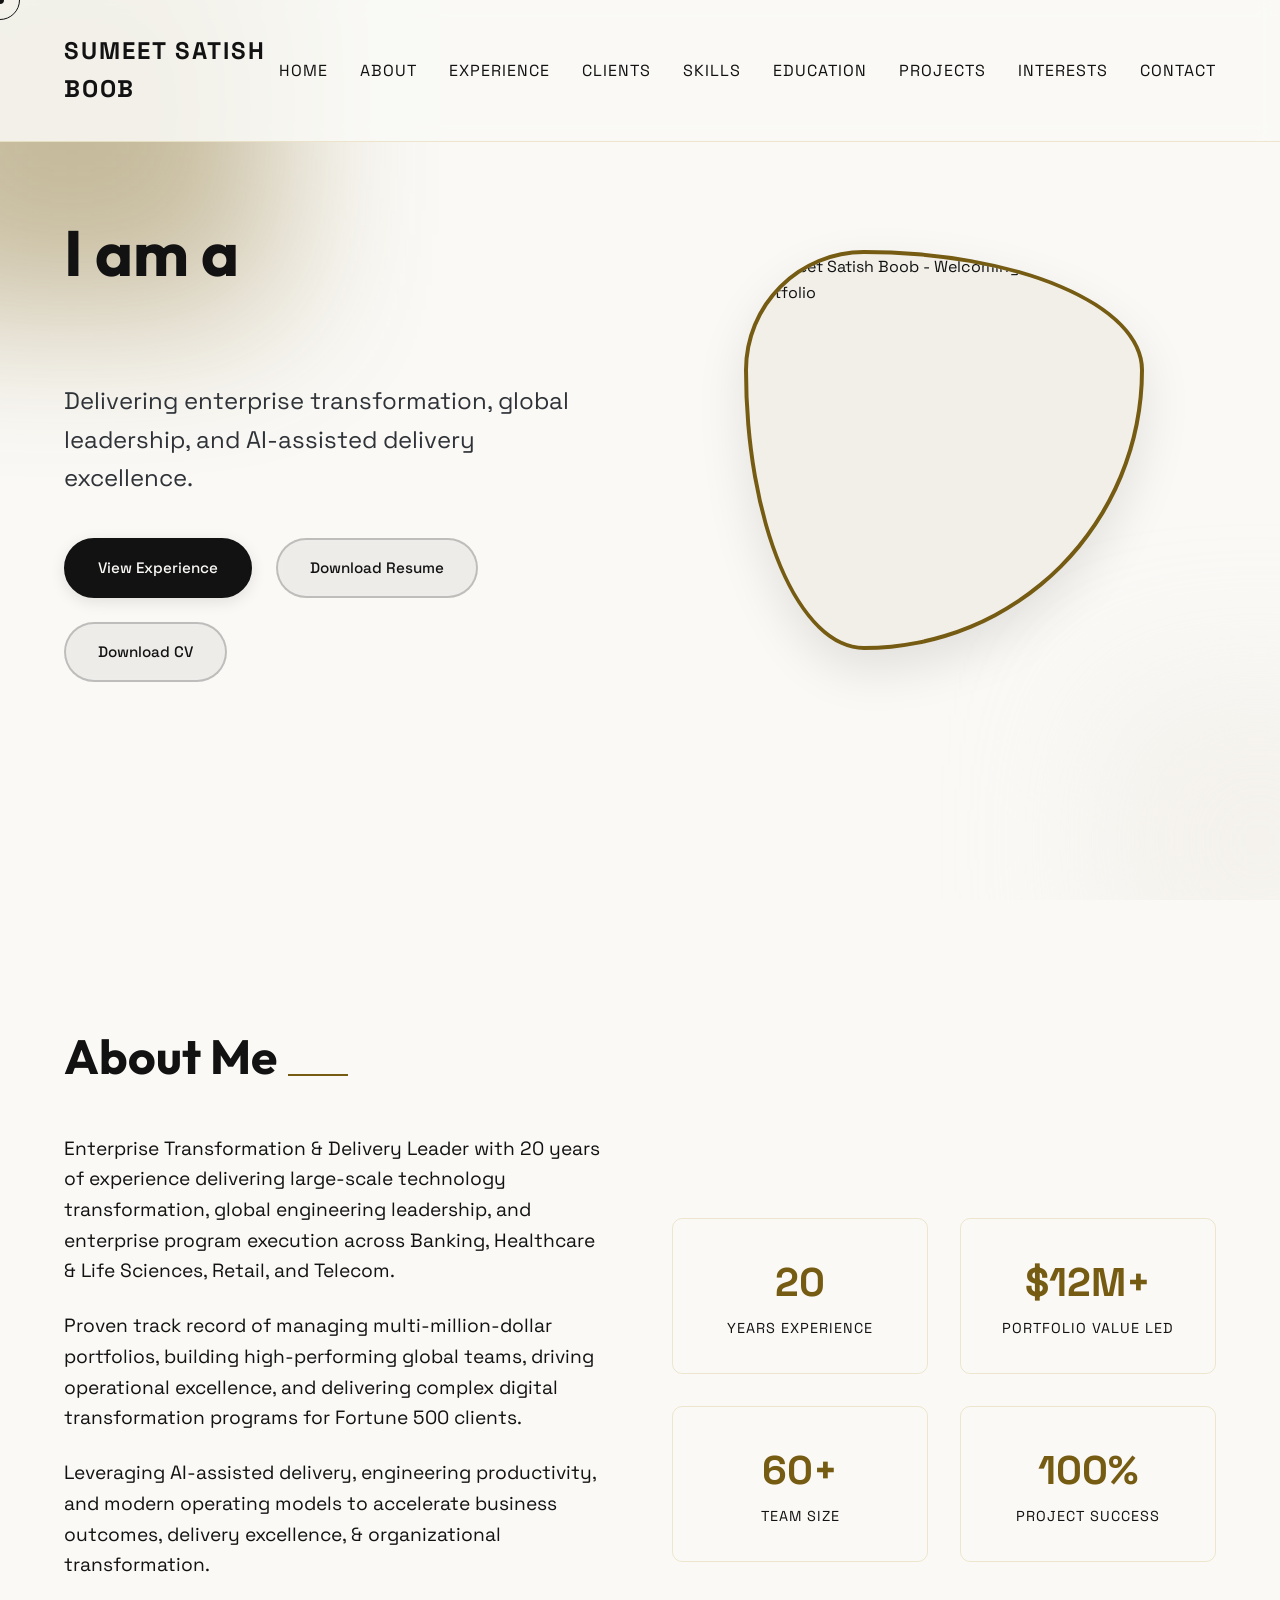
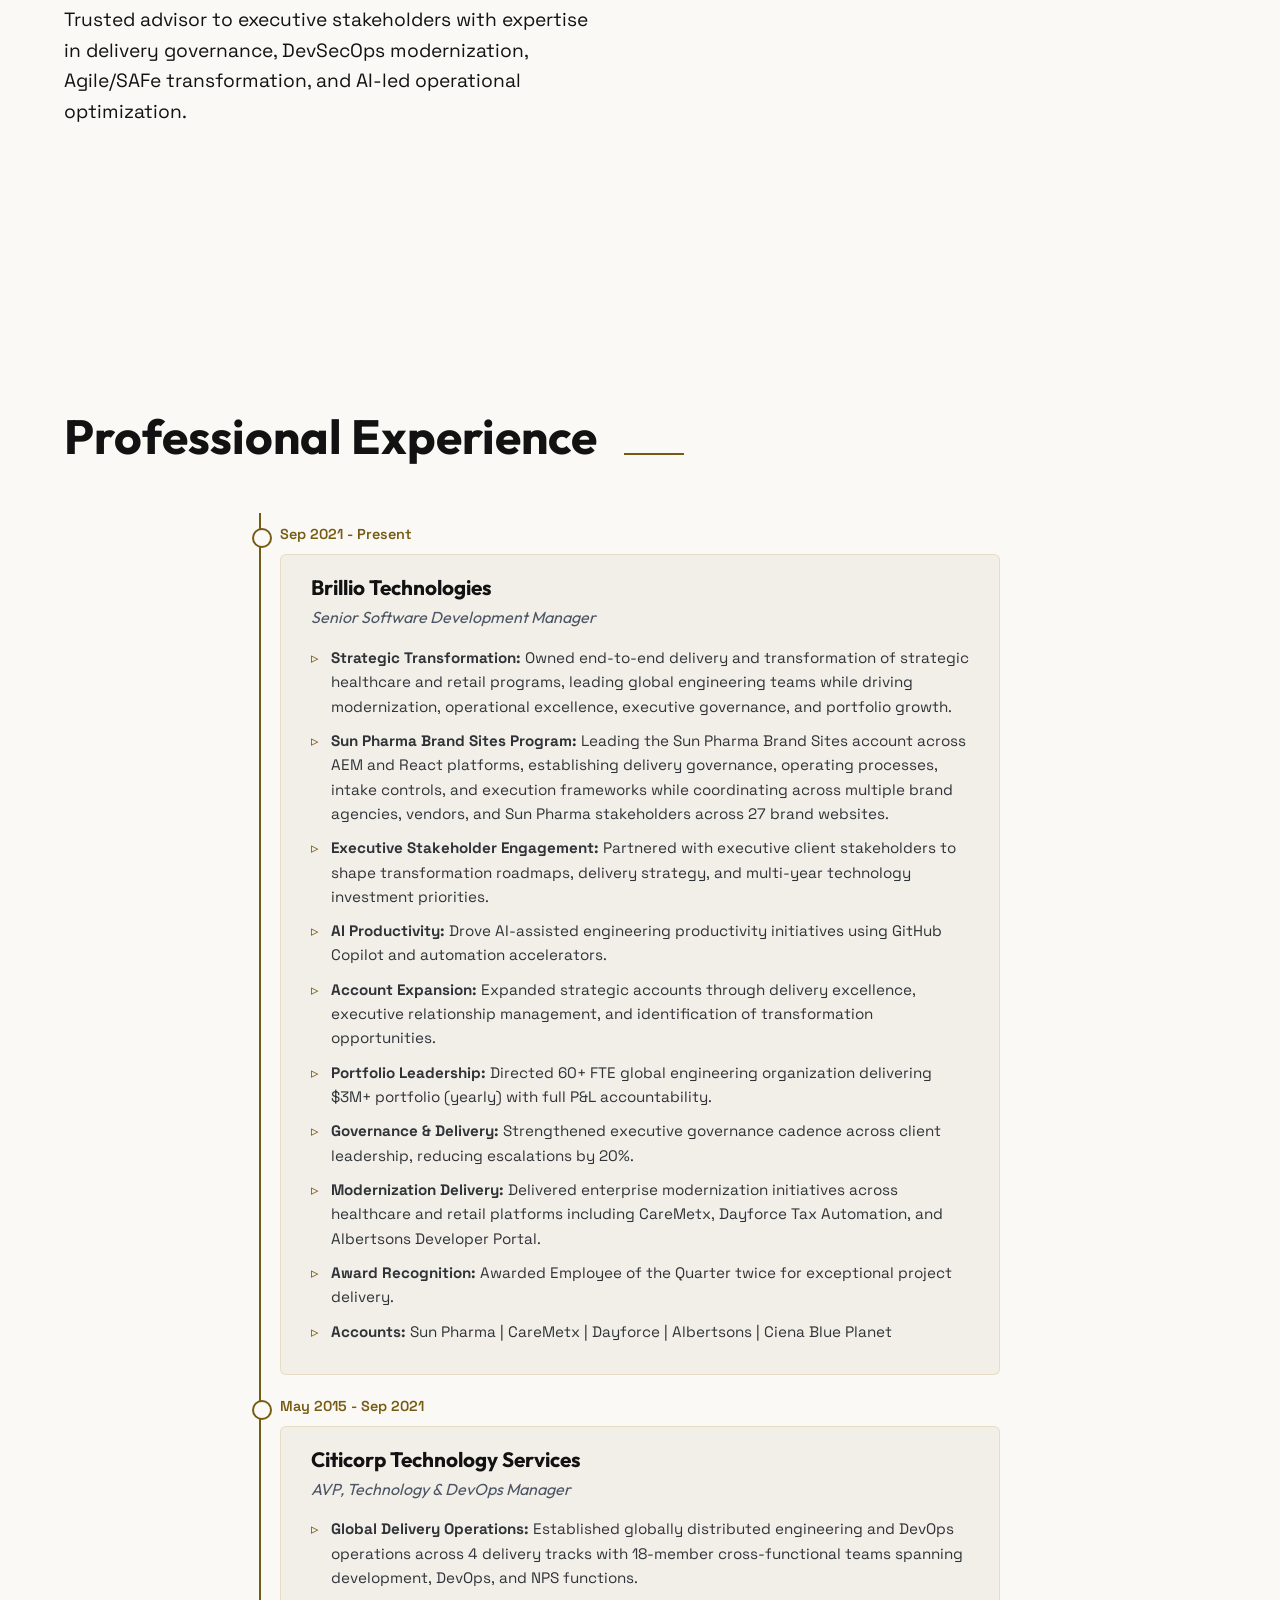
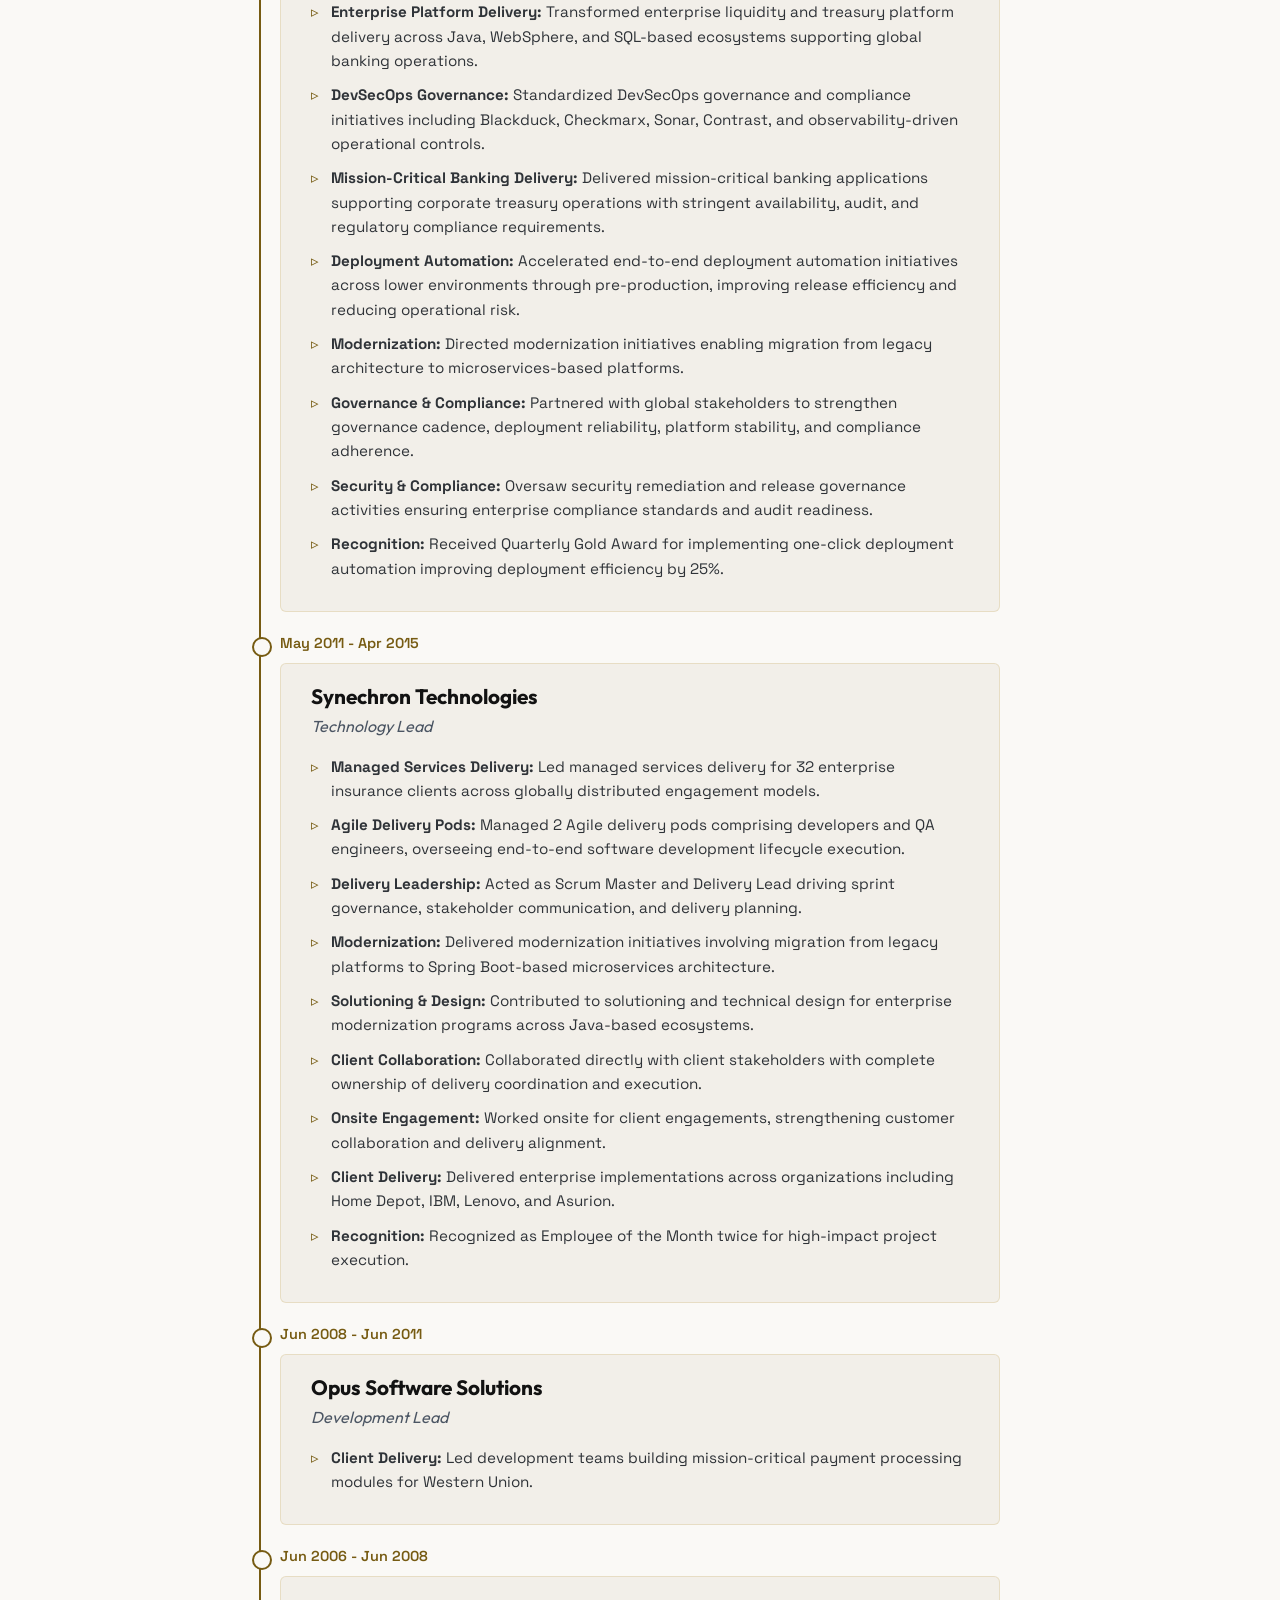
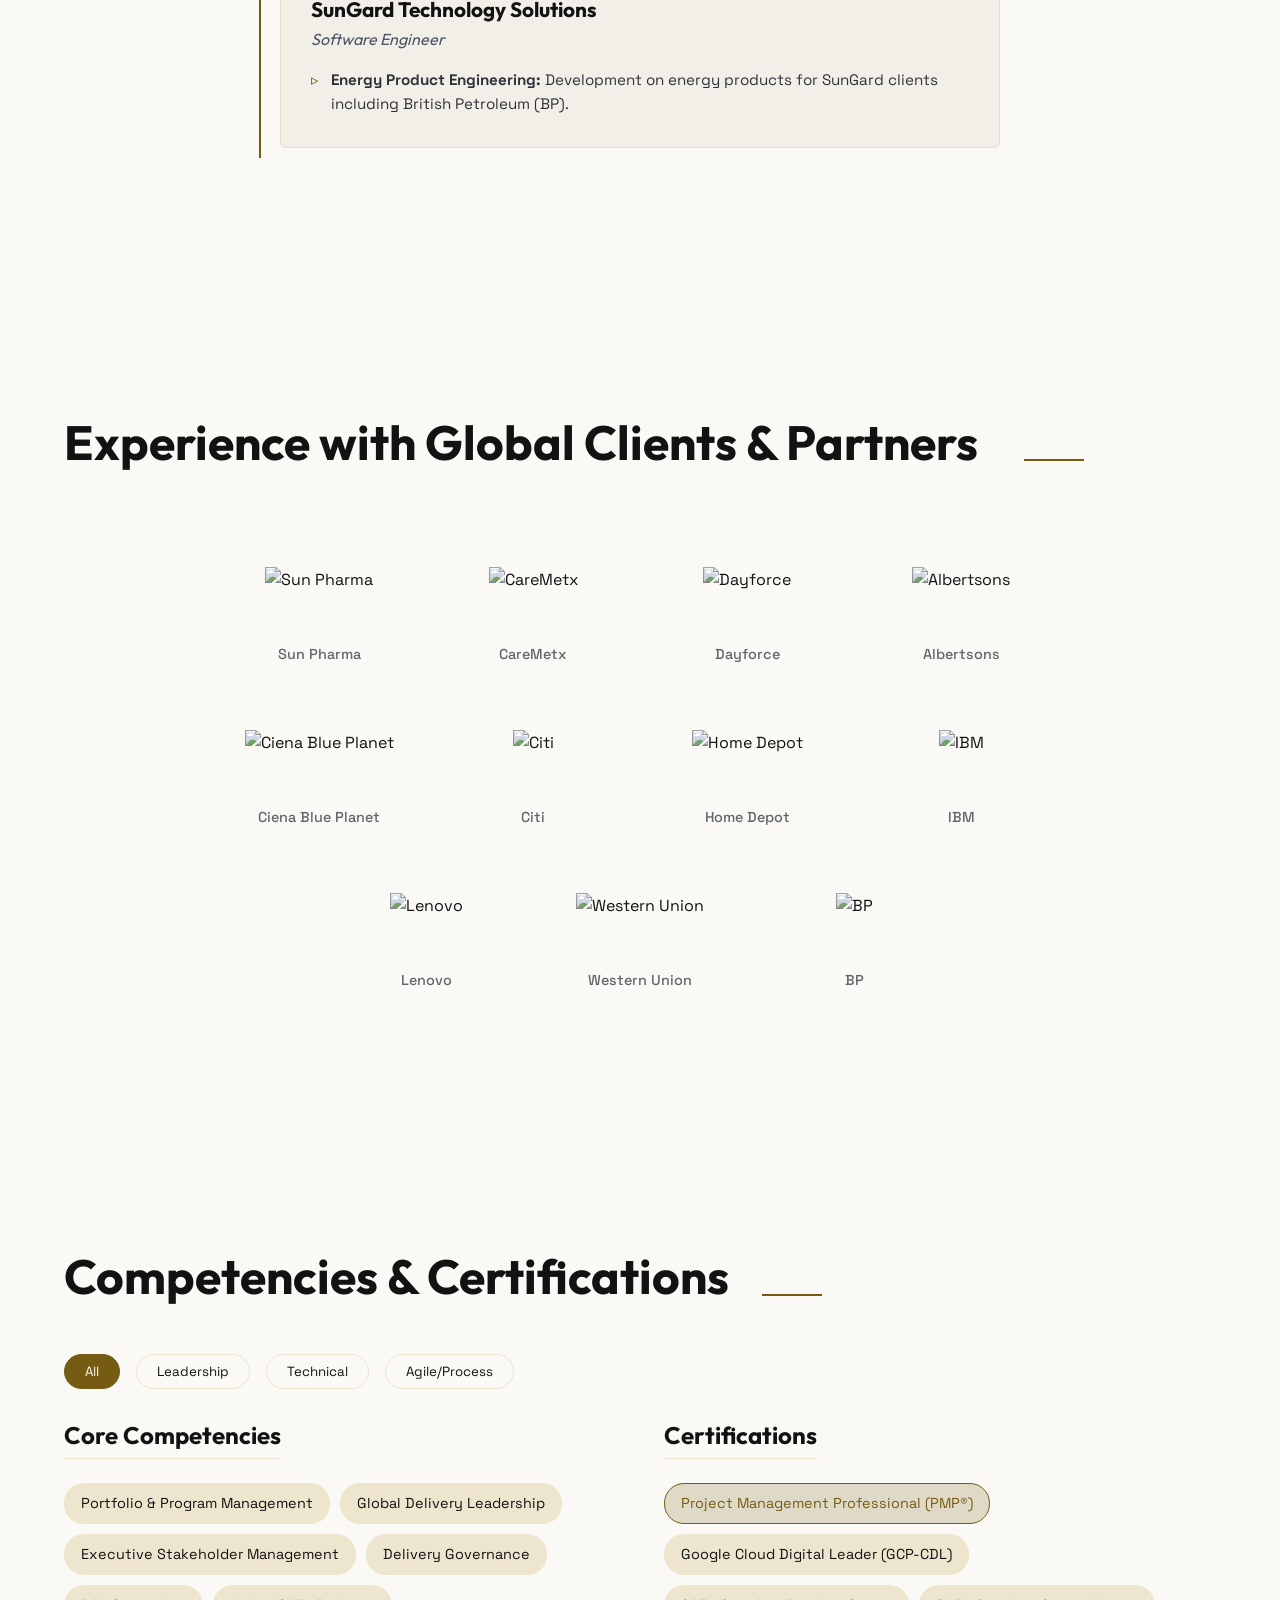
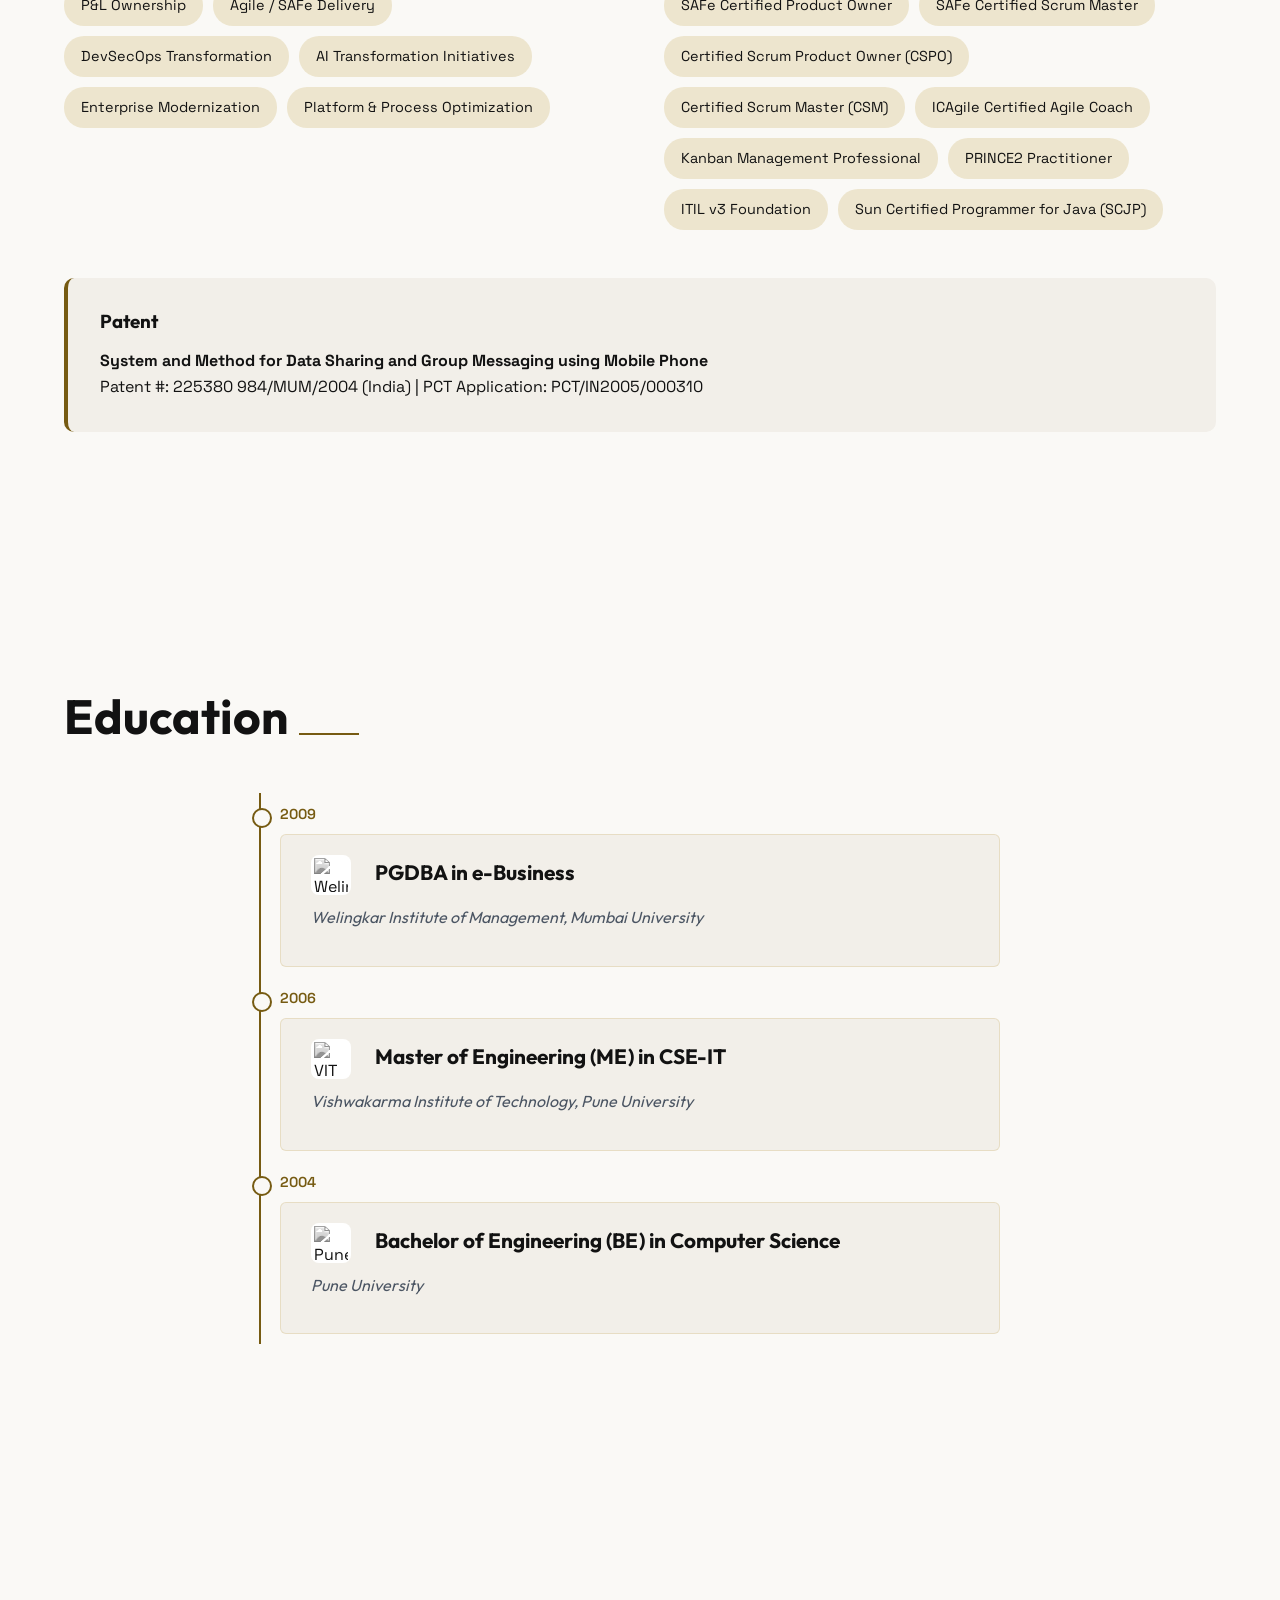
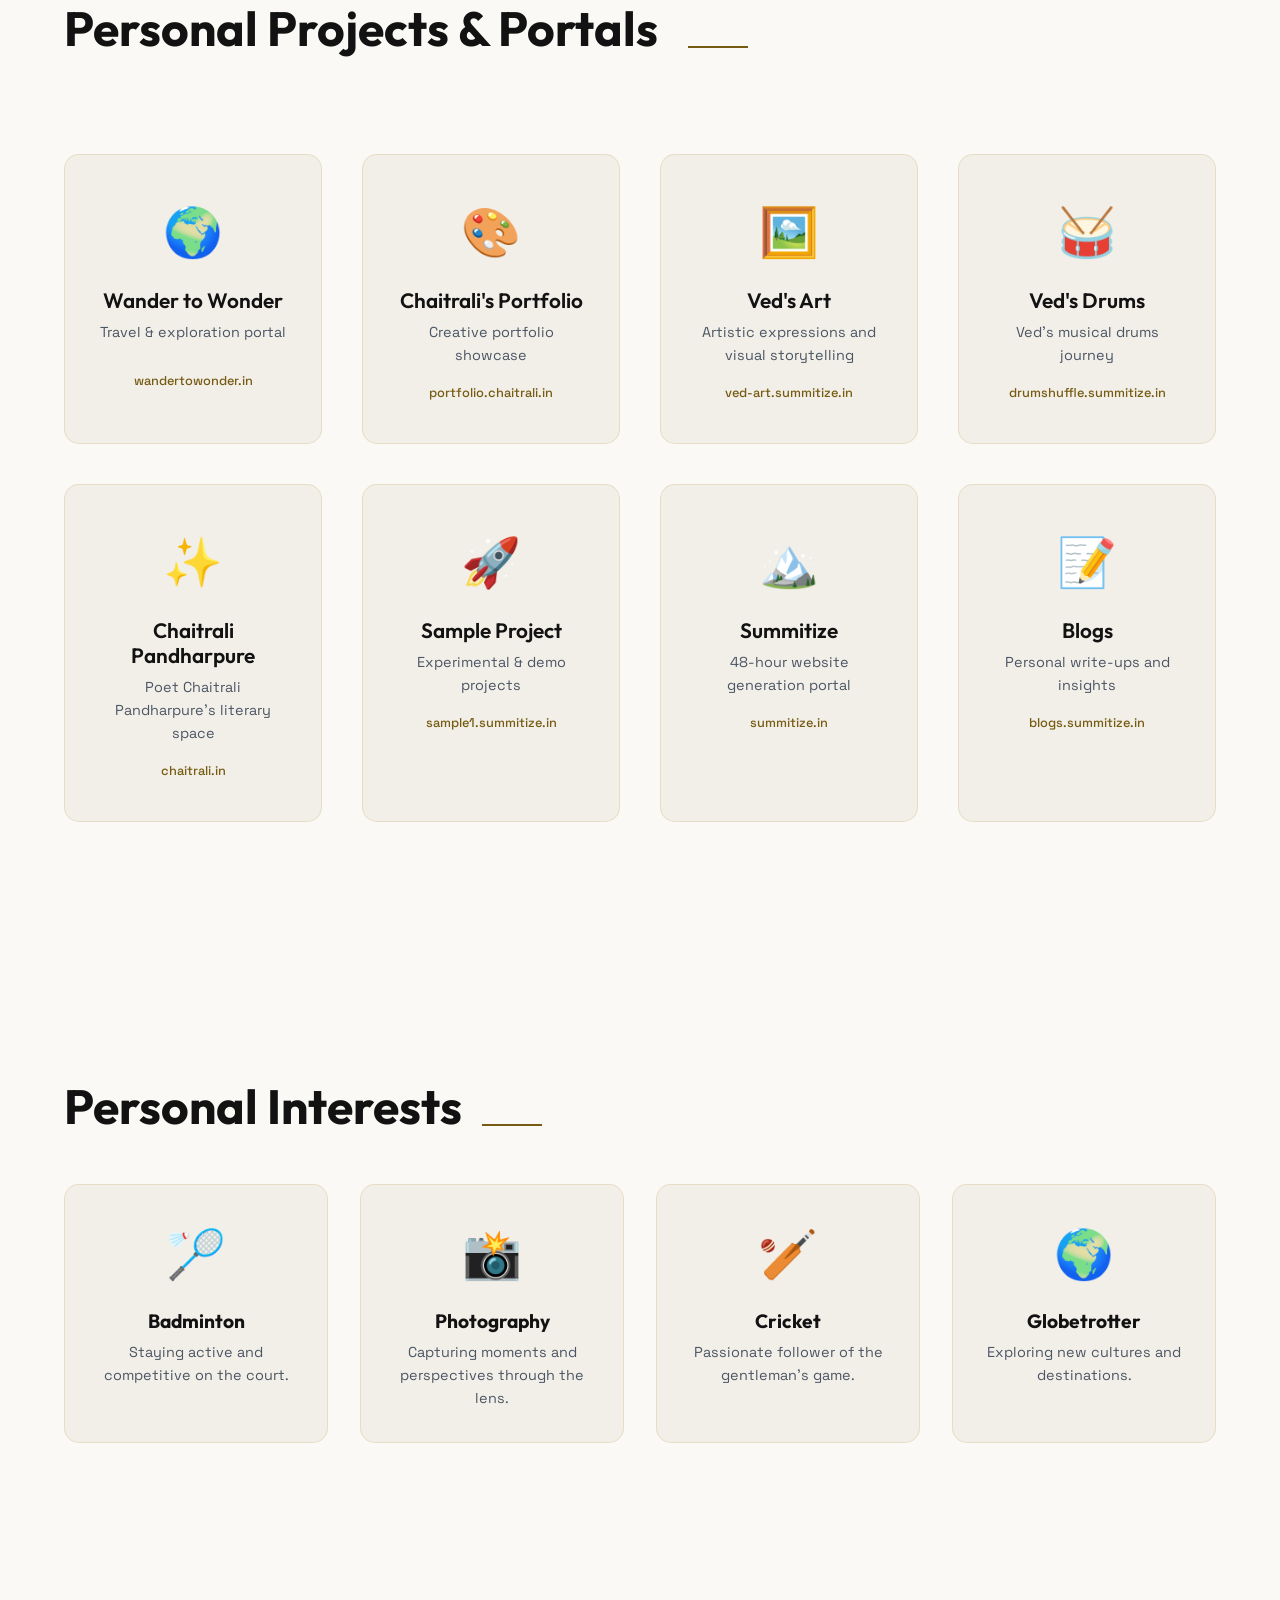
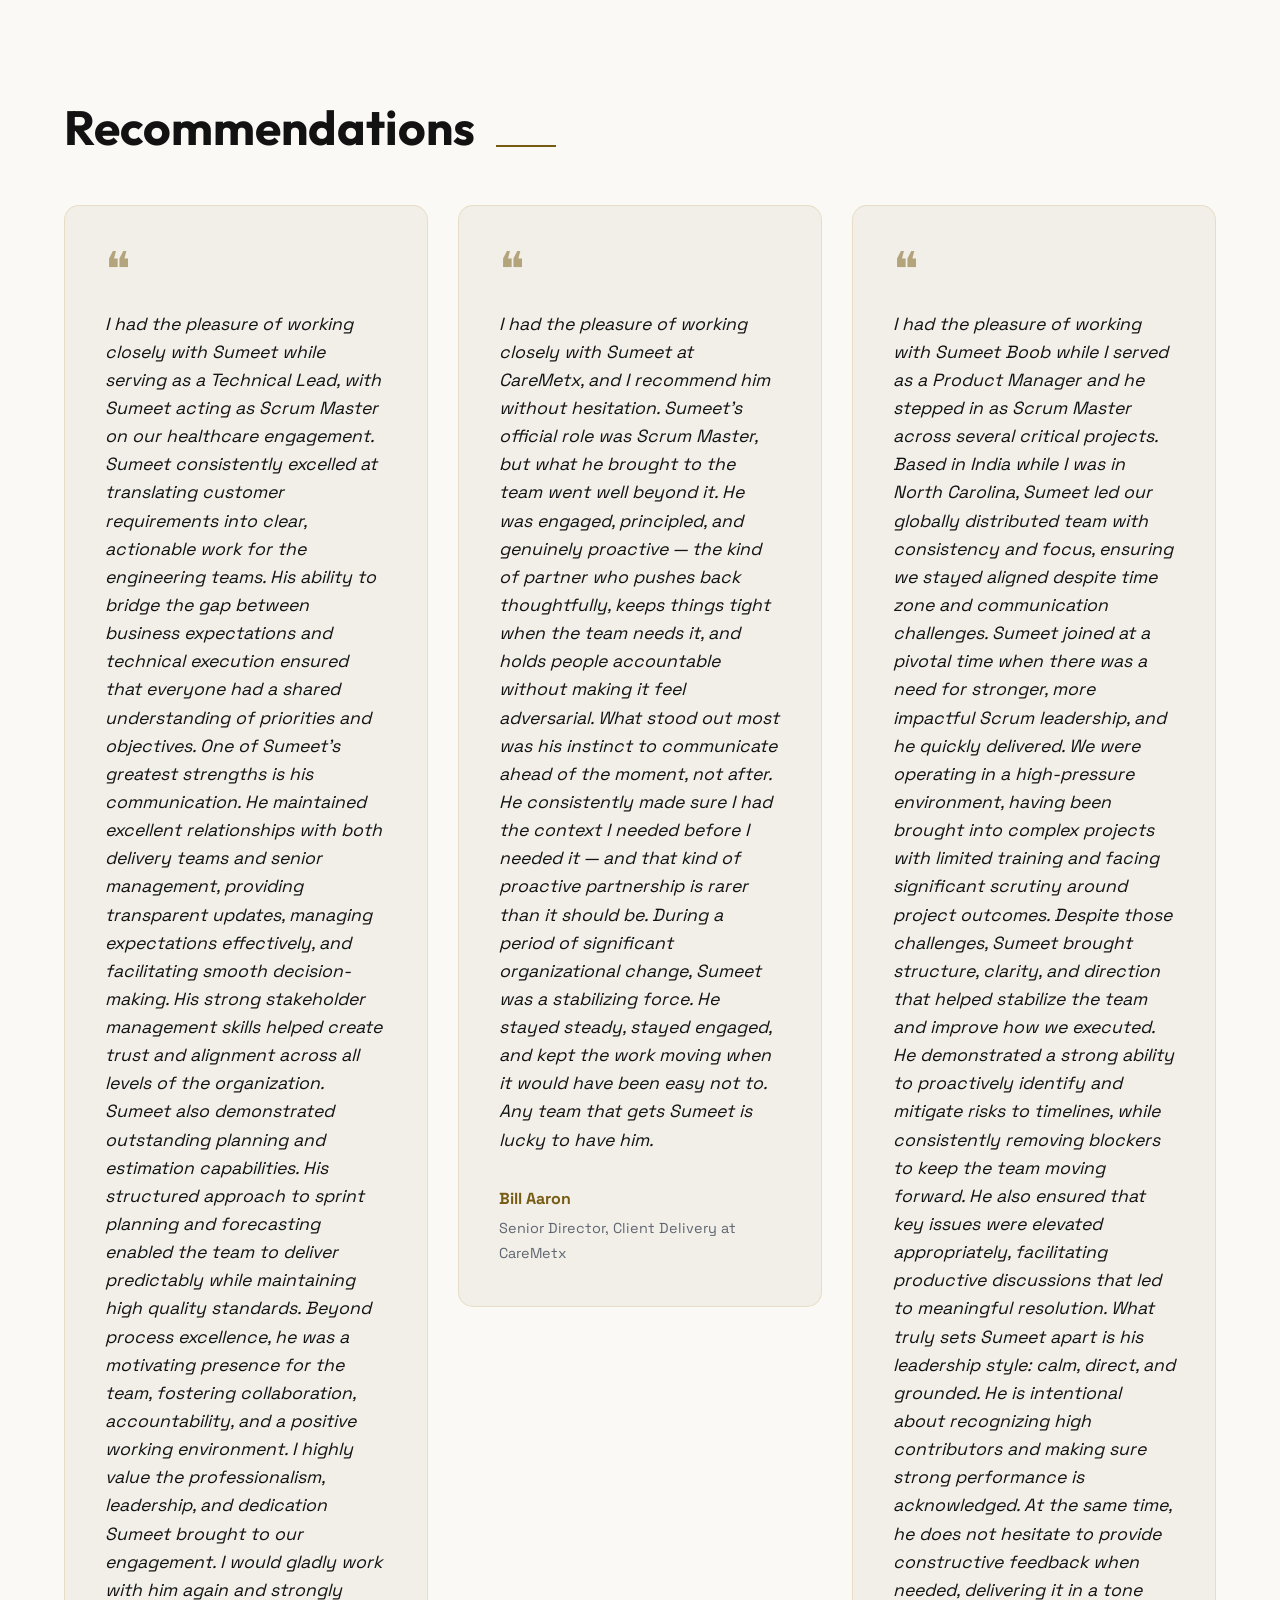
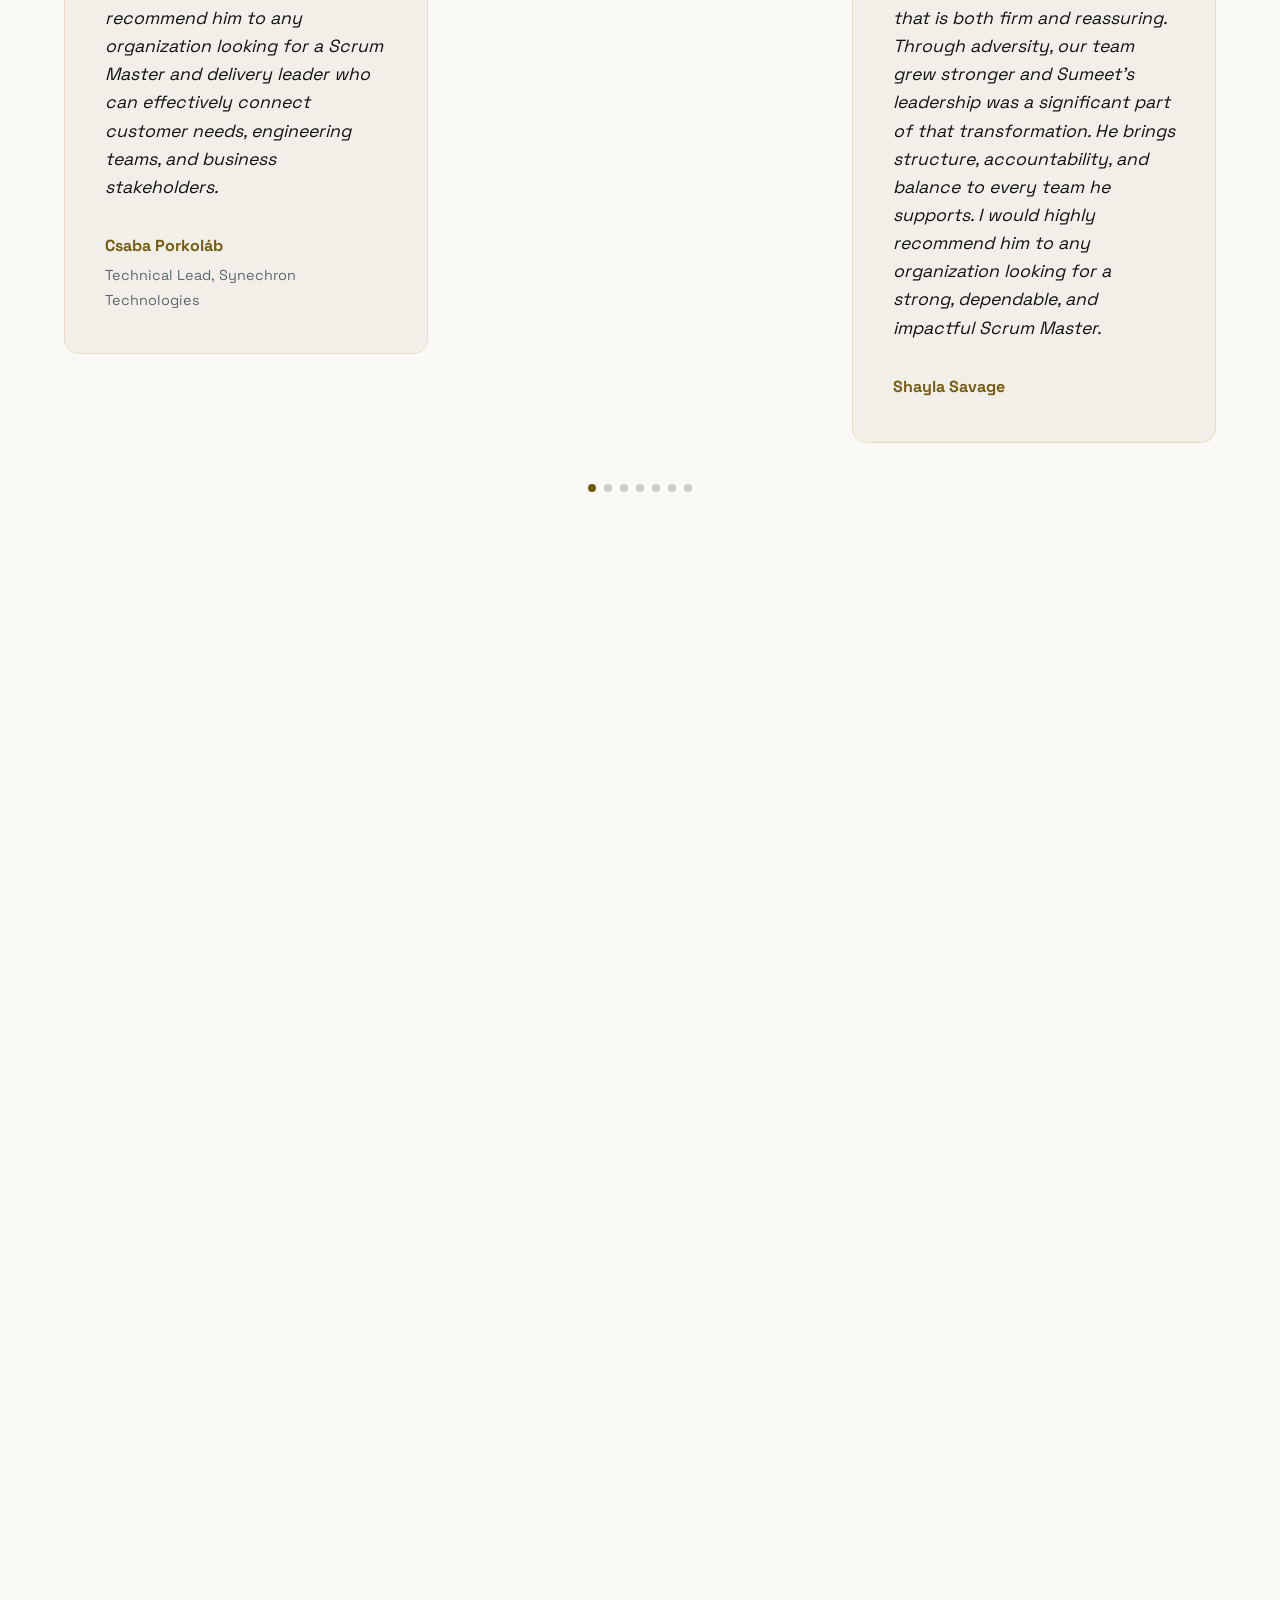
==== commit d3878c21: "Updated footer" ====
--- a/public/index.html
+++ b/public/index.html
@@ -42,10 +42,6 @@
             <a href="#contact" class="nav-link">Contact</a>
         </nav>
         <div class="header-actions" style="display: flex; align-items: center;">
-            <div class="theme-toggle" id="theme-toggle" title="Toggle Light/Dark Mode">
-                <span class="moon-icon">🌙</span>
-                <span class="sun-icon">☀️</span>
-            </div>
             <div class="hamburger">
                 <span></span>
                 <span></span>
@@ -574,7 +570,8 @@
     </main>
 
     <footer class="reveal">
-        <div class="container">
+        <div class="container footer-content">
+            <p>&copy; 2026 Sumeet Boob. All rights reserved.</p>
             <div class="theme-slider-container" title="Slide to change theme">
                 <span class="theme-slider-label" id="theme-slider-label">Day ☀️</span>
                 <div class="theme-slider-track-wrapper">
@@ -585,9 +582,6 @@
                     <span class="theme-slider-icon right-icon">🌙</span>
                 </div>
             </div>
-        </div>
-        <div class="container footer-content">
-            <p>&copy; 2026 Sumeet Boob. All rights reserved.</p>
             <p>Designed & Built with <span class="footer-heart">❤</span></p>
         </div>
     </footer>
--- a/public/styles.css
+++ b/public/styles.css
@@ -97,6 +97,7 @@
     overflow-x: hidden;
     cursor: none;
     /* Custom cursor */
+    padding-bottom: 76px; /* keep page content clear of the fixed floating footer */
 }
 
 /* Custom Cursor */
@@ -195,43 +196,7 @@
     width: 100%;
 }
 
-/* Theme Toggle */
-.theme-toggle {
-    background: var(--secondary-color);
-    border: 1px solid var(--border-color);
-    width: 40px;
-    height: 40px;
-    border-radius: 50%;
-    display: flex;
-    align-items: center;
-    justify-content: center;
-    cursor: pointer;
-    font-size: 1.2rem;
-    color: var(--text-color);
-    transition: all 0.3s ease;
-    margin-left: 1rem;
-}
-
-.theme-toggle:hover {
-    transform: scale(1.1);
-    border-color: var(--accent-color);
-}
-
-.theme-toggle .sun-icon {
-    display: none;
-}
-
-.theme-toggle .moon-icon {
-    display: block;
-}
-
-.dark .theme-toggle .sun-icon {
-    display: block;
-}
-
-.dark .theme-toggle .moon-icon {
-    display: none;
-}
+/* Theme Toggle (removed — slider lives in the floating footer) */
 
 /* Mobile adjustments */
 @media (max-width: 768px) {
@@ -675,18 +640,33 @@
     padding: 1.2rem 3rem;
 }
 
-/* Footer */
+/* Footer — floating bar pinned to the bottom while scrolling */
 footer {
-    padding: 2rem 5%;
+    position: fixed;
+    bottom: 0;
+    left: 0;
+    width: 100%;
+    padding: 0.9rem 5%;
     border-top: 1px solid var(--border-color);
-    text-align: center;
+    background: var(--glass-bg);
+    backdrop-filter: blur(10px);
+    -webkit-backdrop-filter: blur(10px);
+    z-index: 90;
     color: var(--footer-text-color);
     font-size: 0.9rem;
 }
 
 .footer-content {
     display: flex;
+    align-items: center;
     justify-content: space-between;
+    gap: 1.25rem;
+    flex-wrap: nowrap;
+}
+
+.footer-content p {
+    margin: 0;
+    white-space: nowrap;
 }
 
 /* Timeline */
@@ -1666,8 +1646,8 @@
     background: var(--secondary-color);
     border: 1px solid var(--border-color);
     border-radius: 999px;
-    padding: 0.55rem 1.1rem;
-    margin: 0 auto 1.5rem;
+    padding: 0.45rem 1rem;
+    margin: 0;
     width: fit-content;
     max-width: 100%;
     box-shadow: 0 4px 15px var(--shadow-color);
@@ -1757,12 +1737,25 @@
 
 @media (max-width: 768px) {
     input.theme-slider {
-        width: 110px;
+        width: 90px;
     }
 
     .theme-slider-label {
-        min-width: 84px;
-        font-size: 0.78rem;
+        min-width: 76px;
+        font-size: 0.72rem;
+    }
+
+    .theme-slider-container {
+        gap: 0.5rem;
+        padding: 0.35rem 0.7rem;
+    }
+
+    .footer-content {
+        gap: 0.75rem;
+    }
+
+    .footer-content p {
+        font-size: 0.72rem;
     }
 }
 
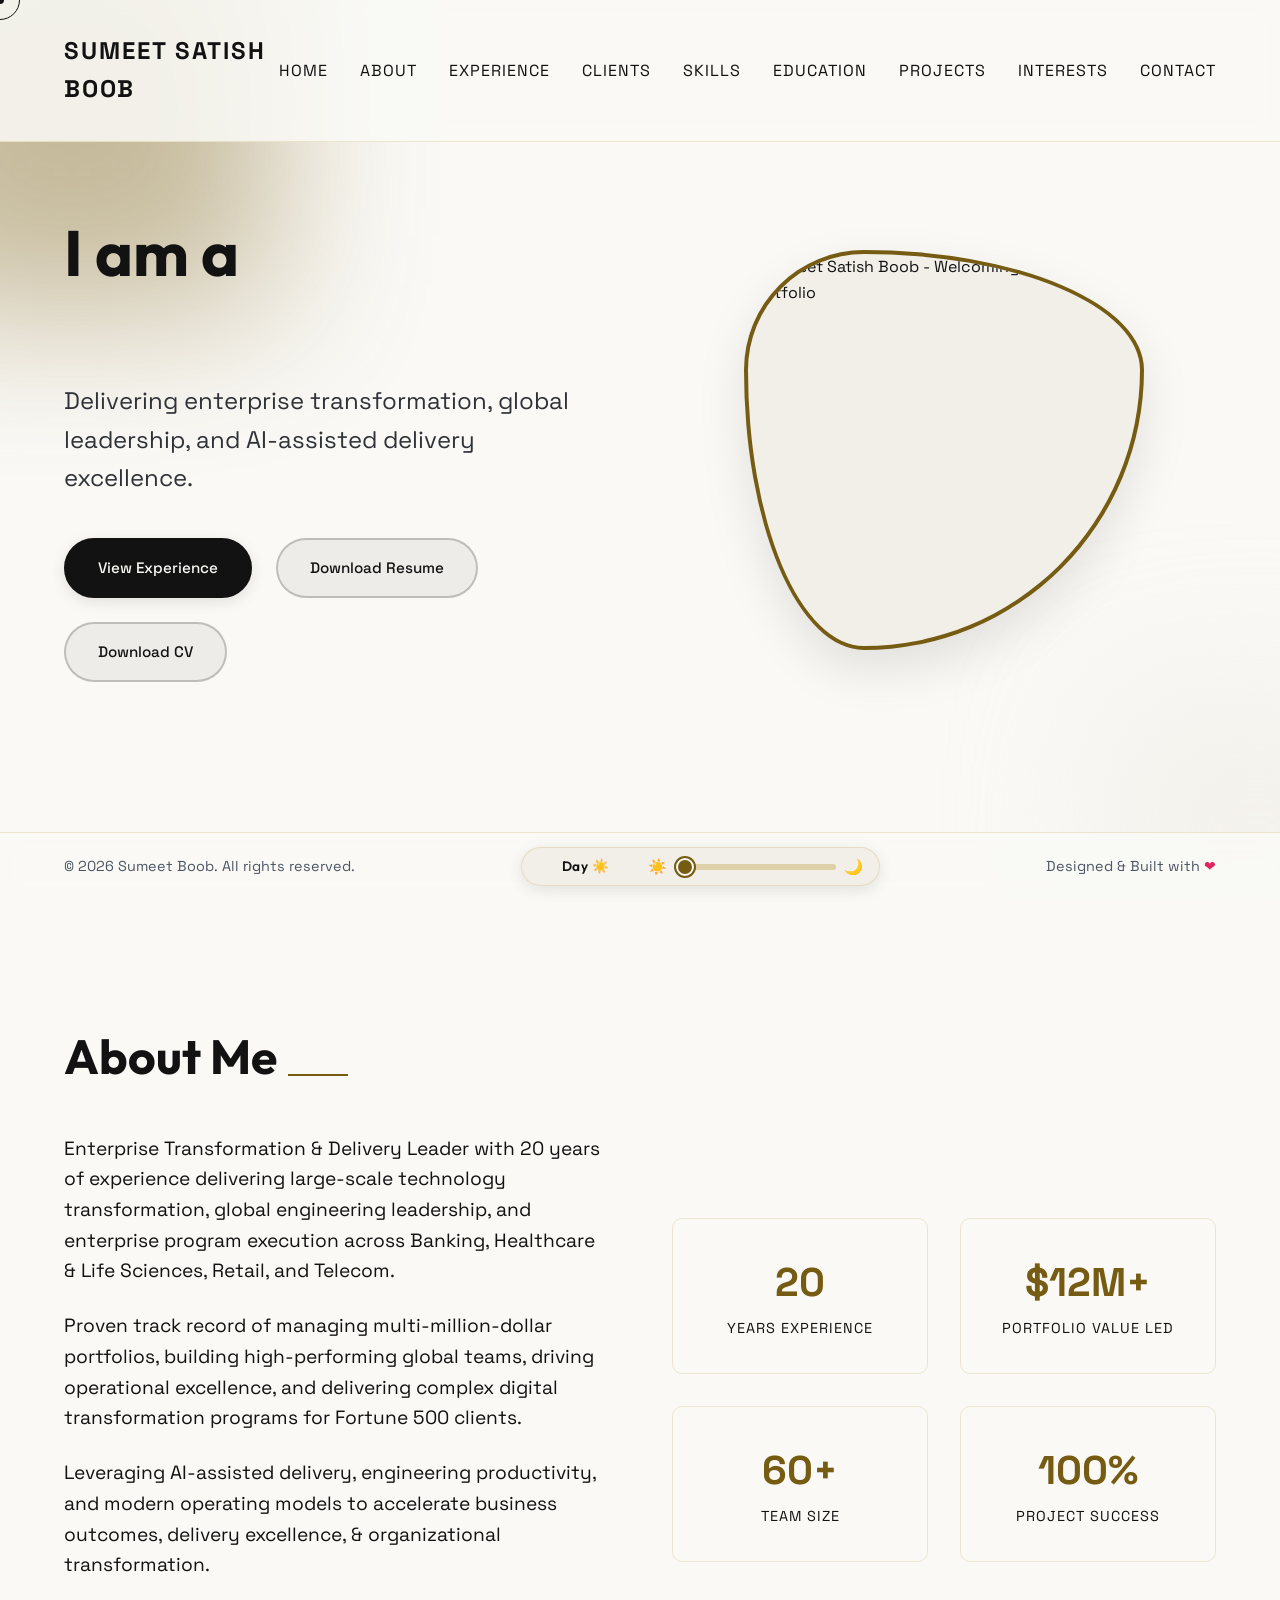
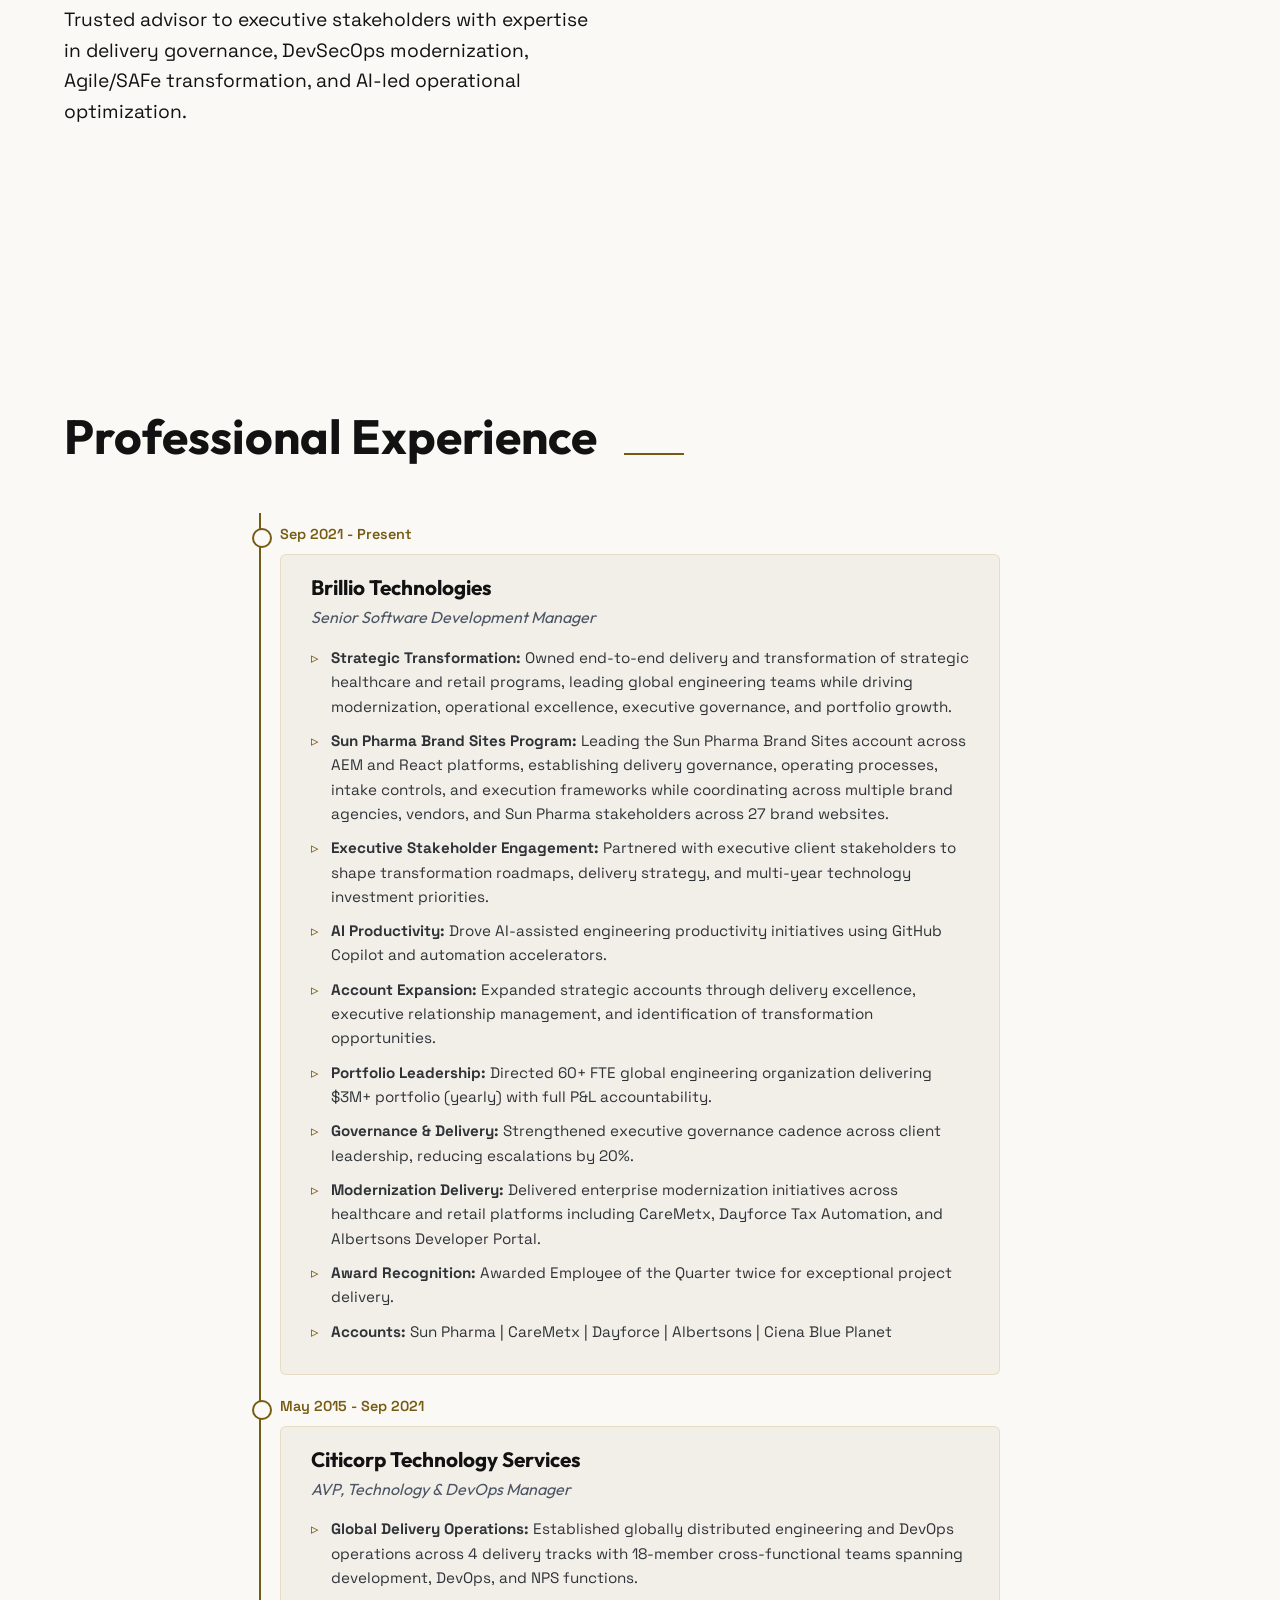
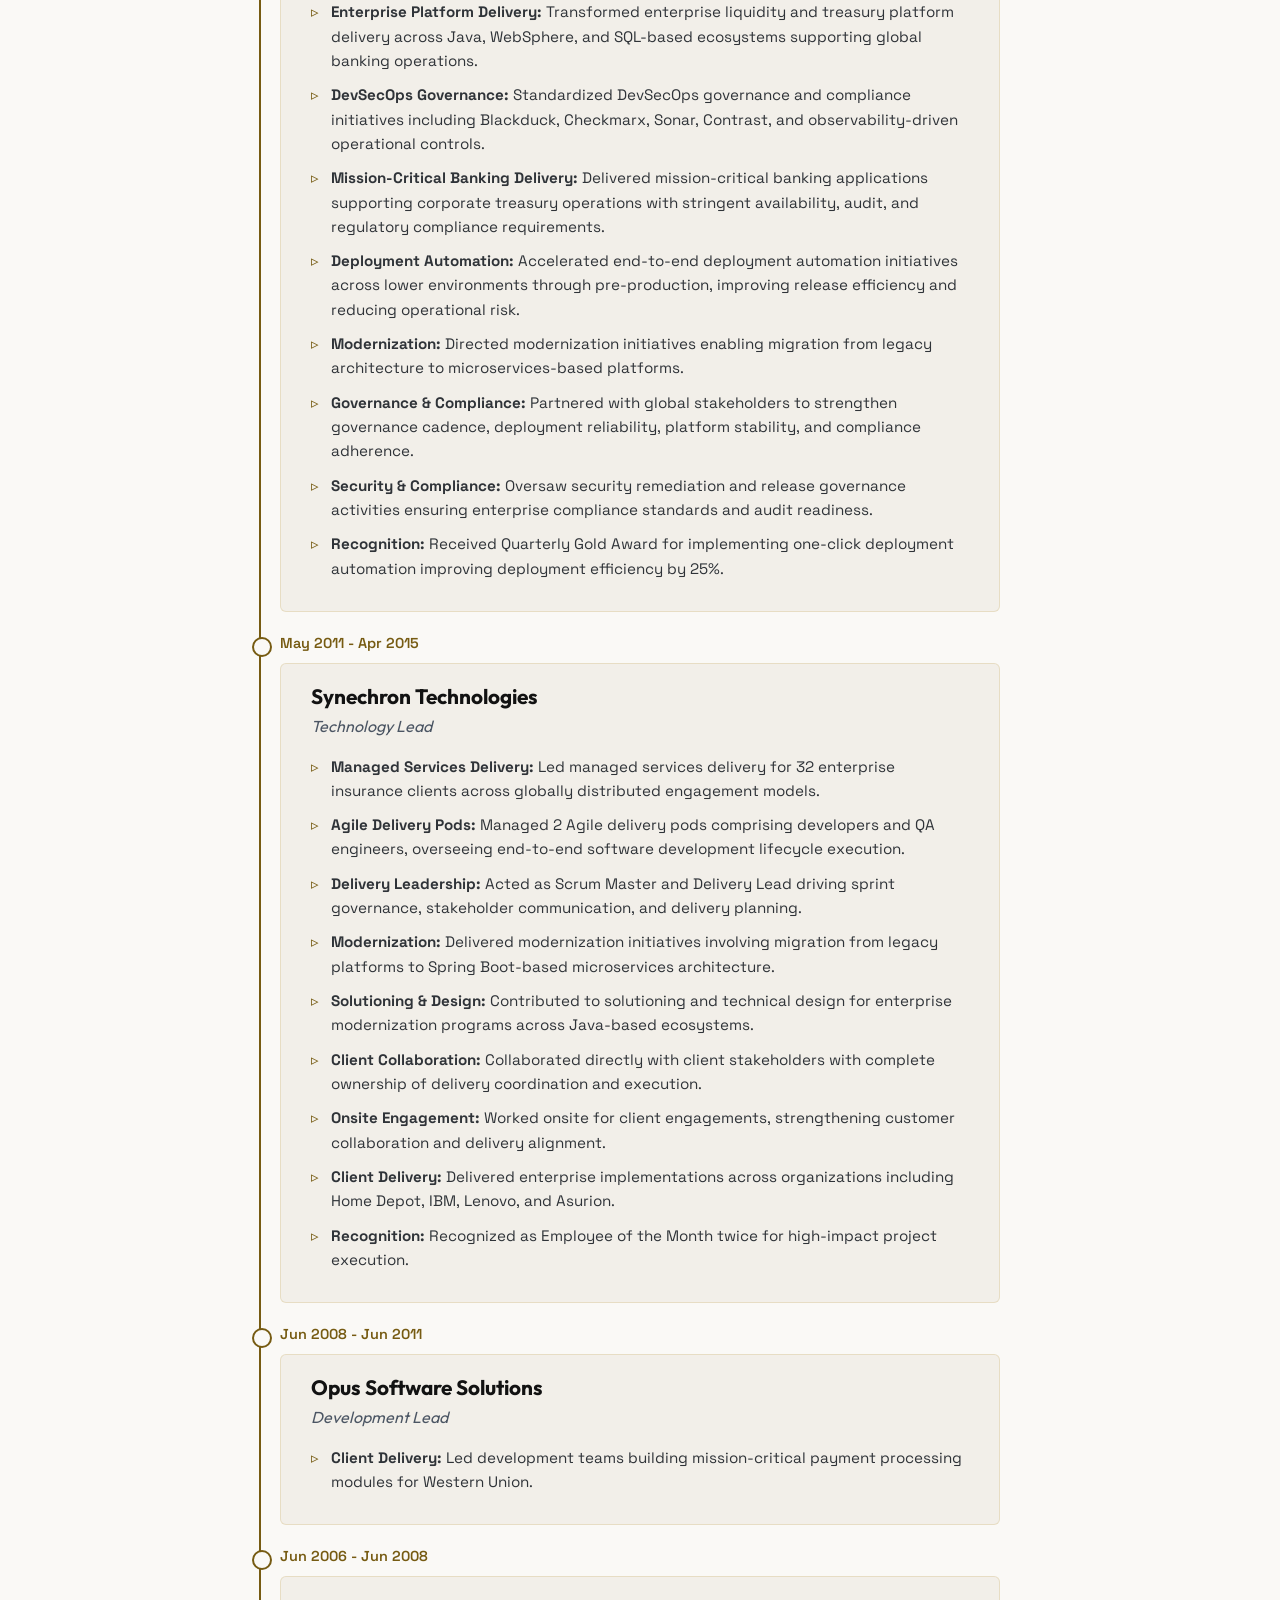
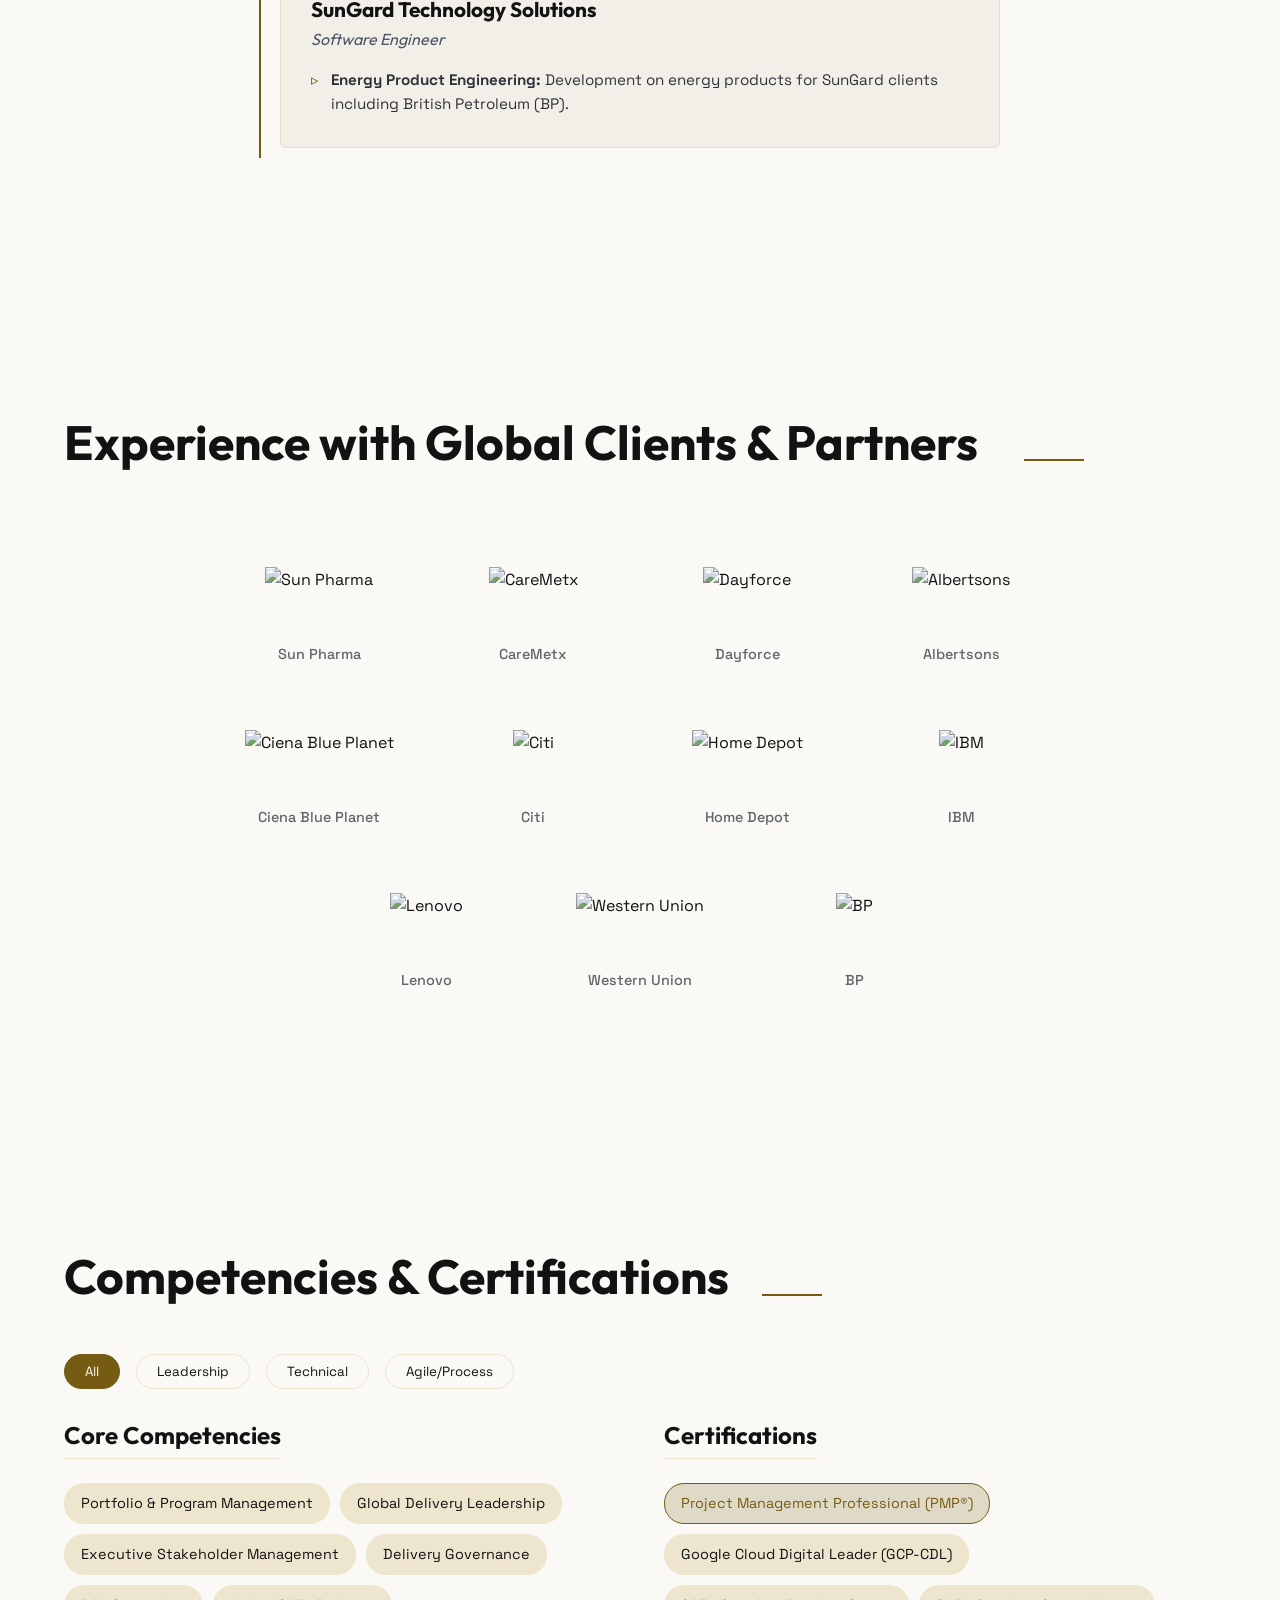
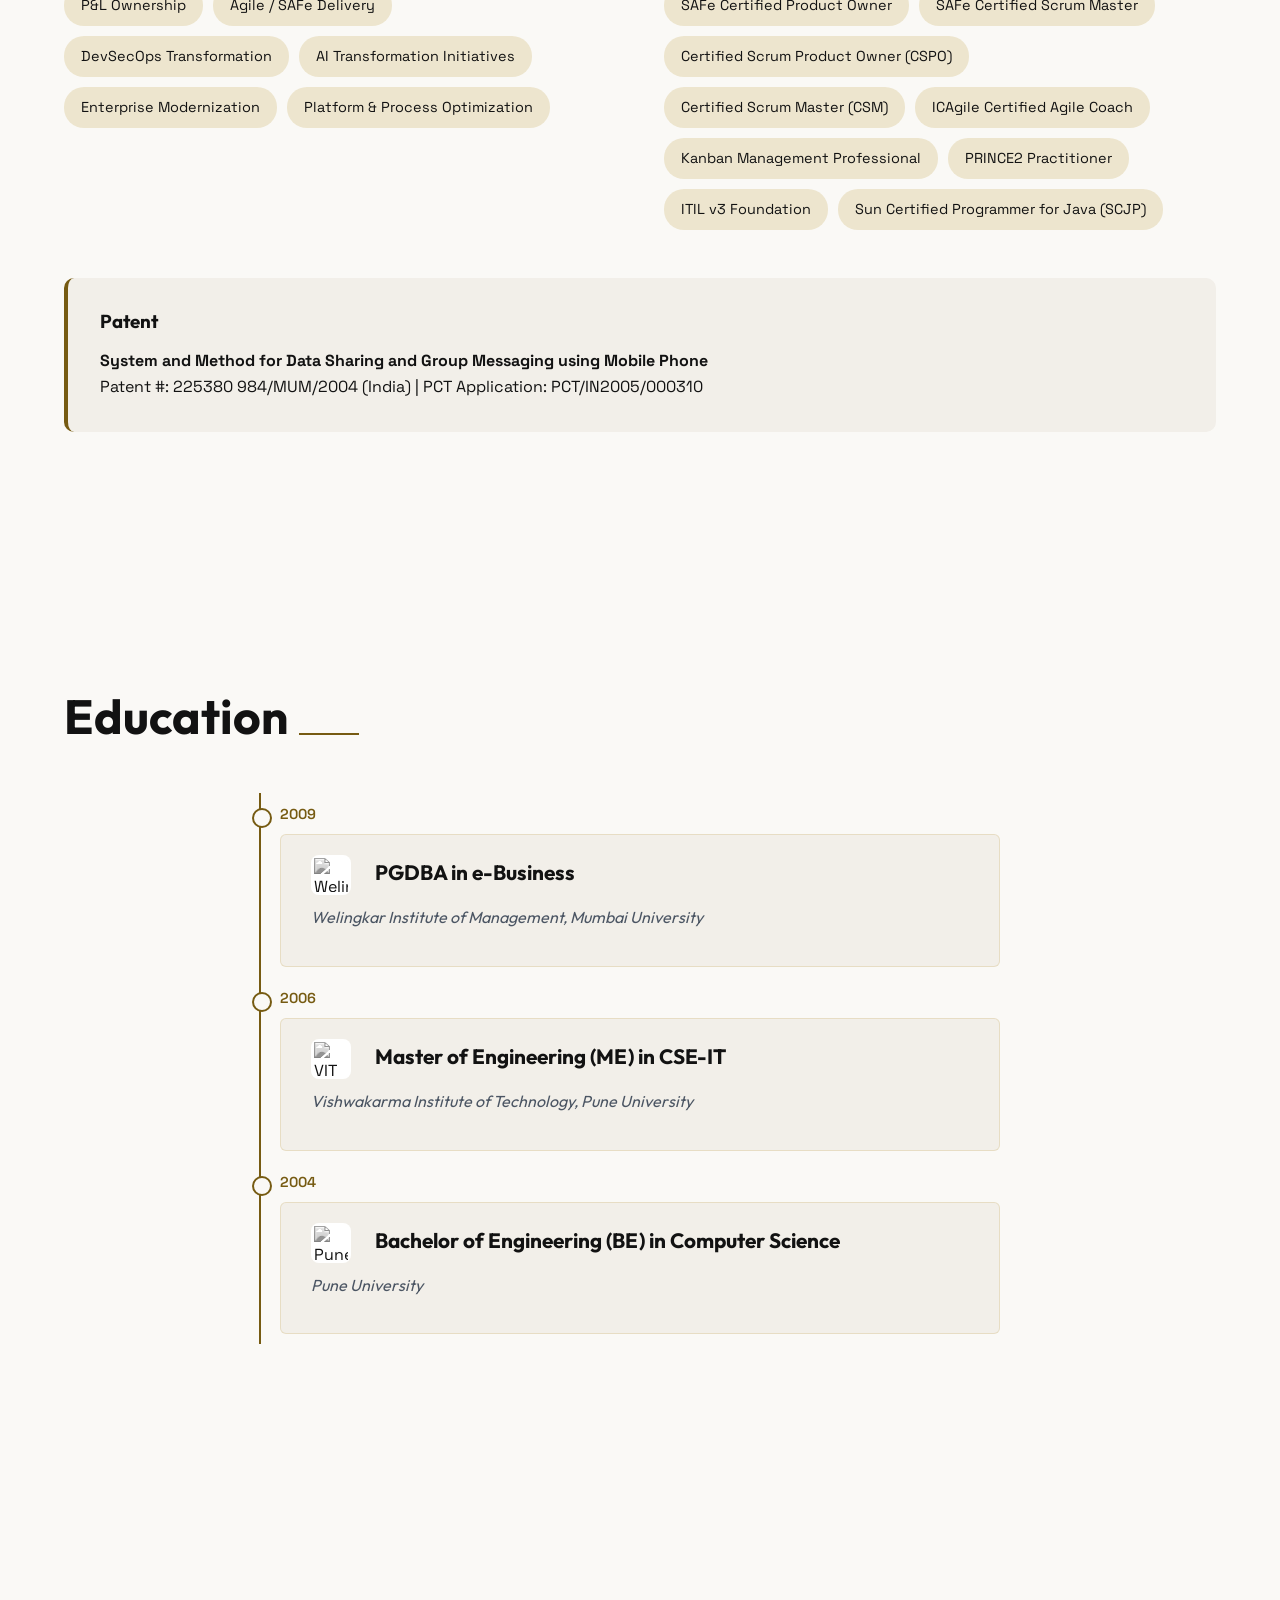
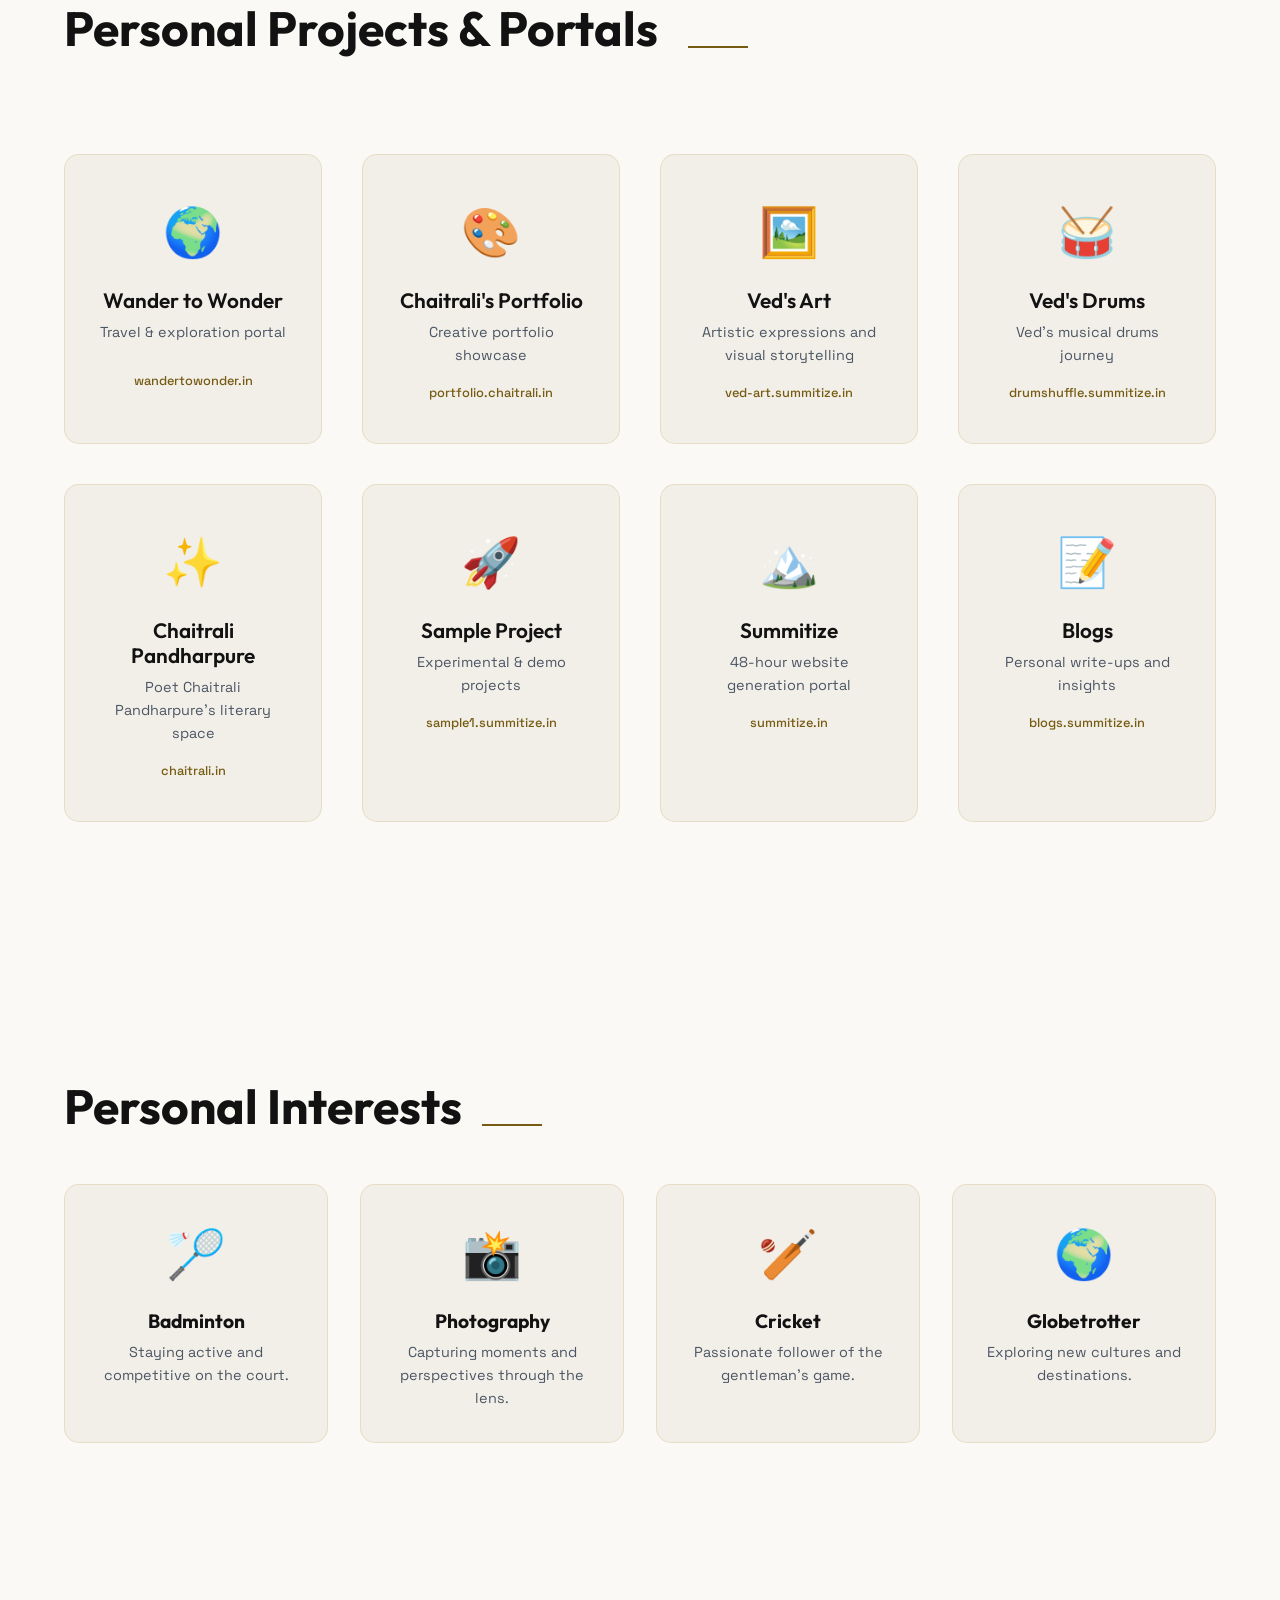
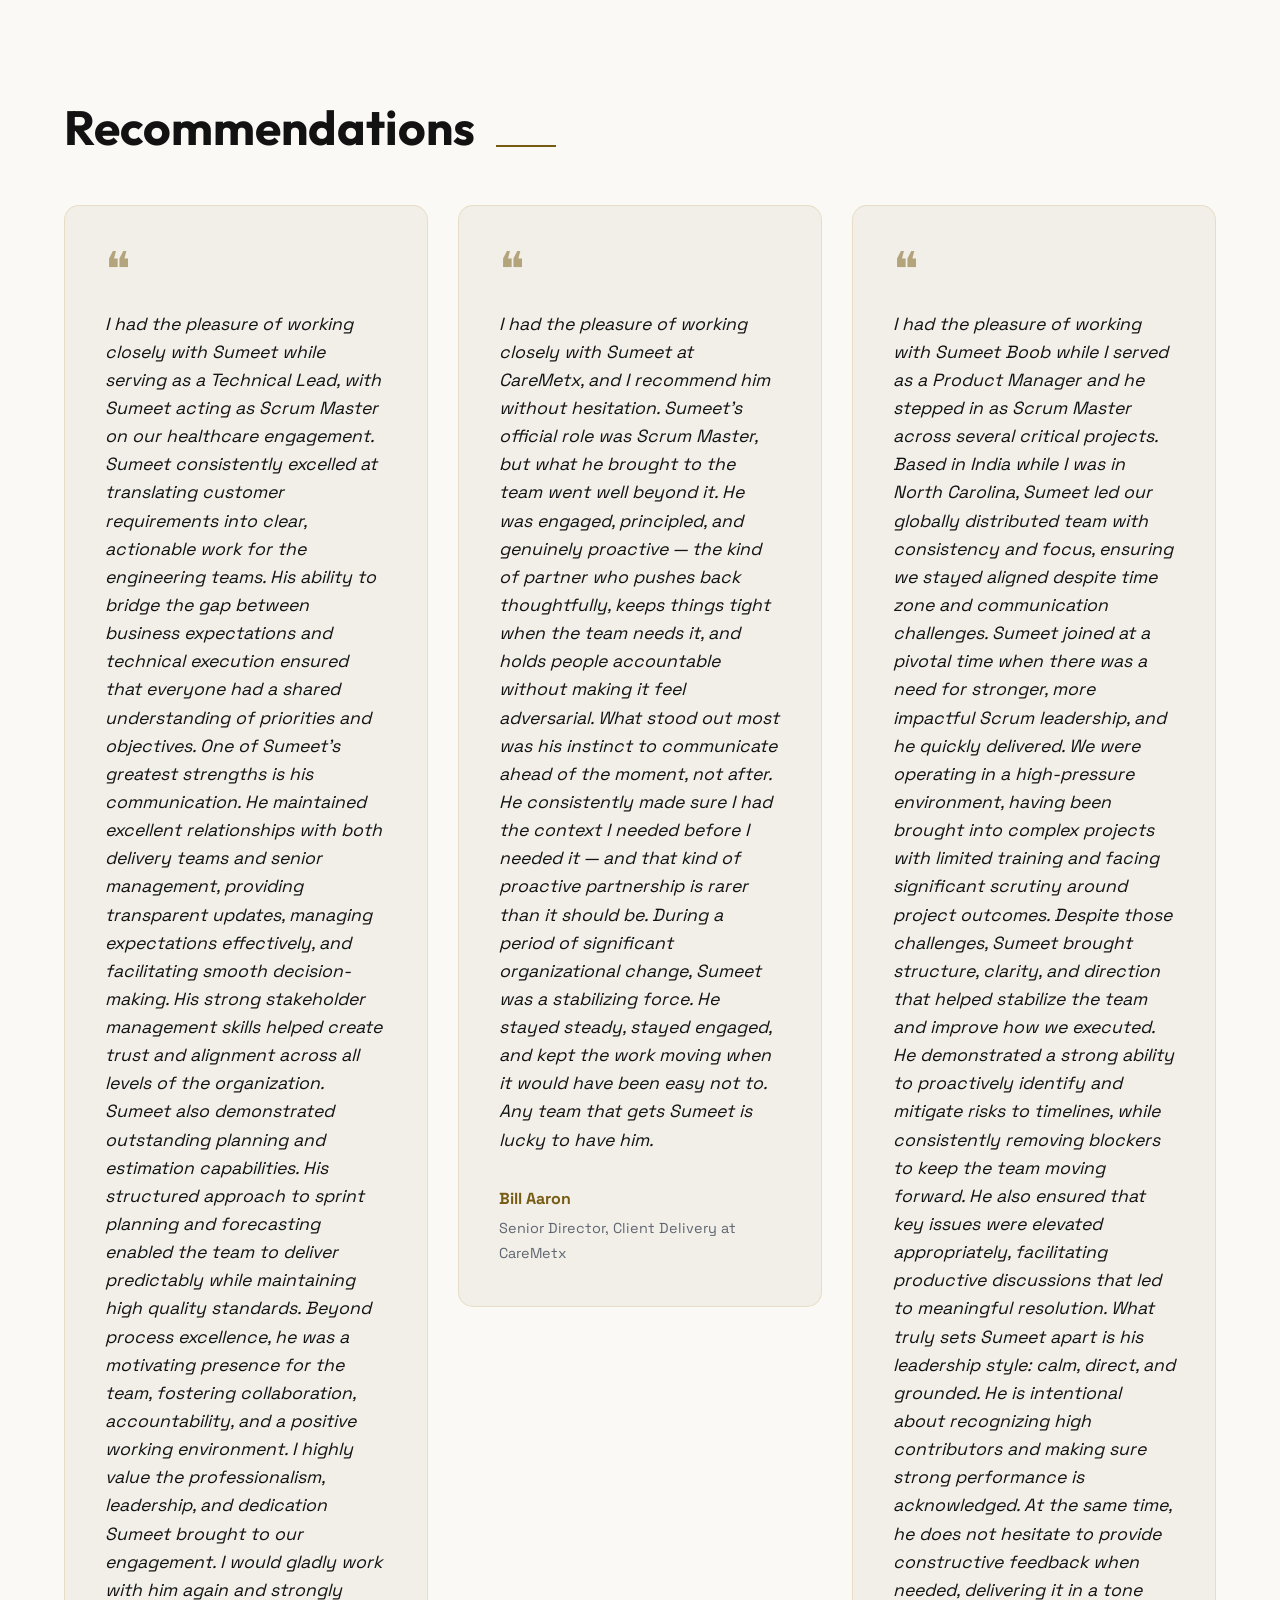
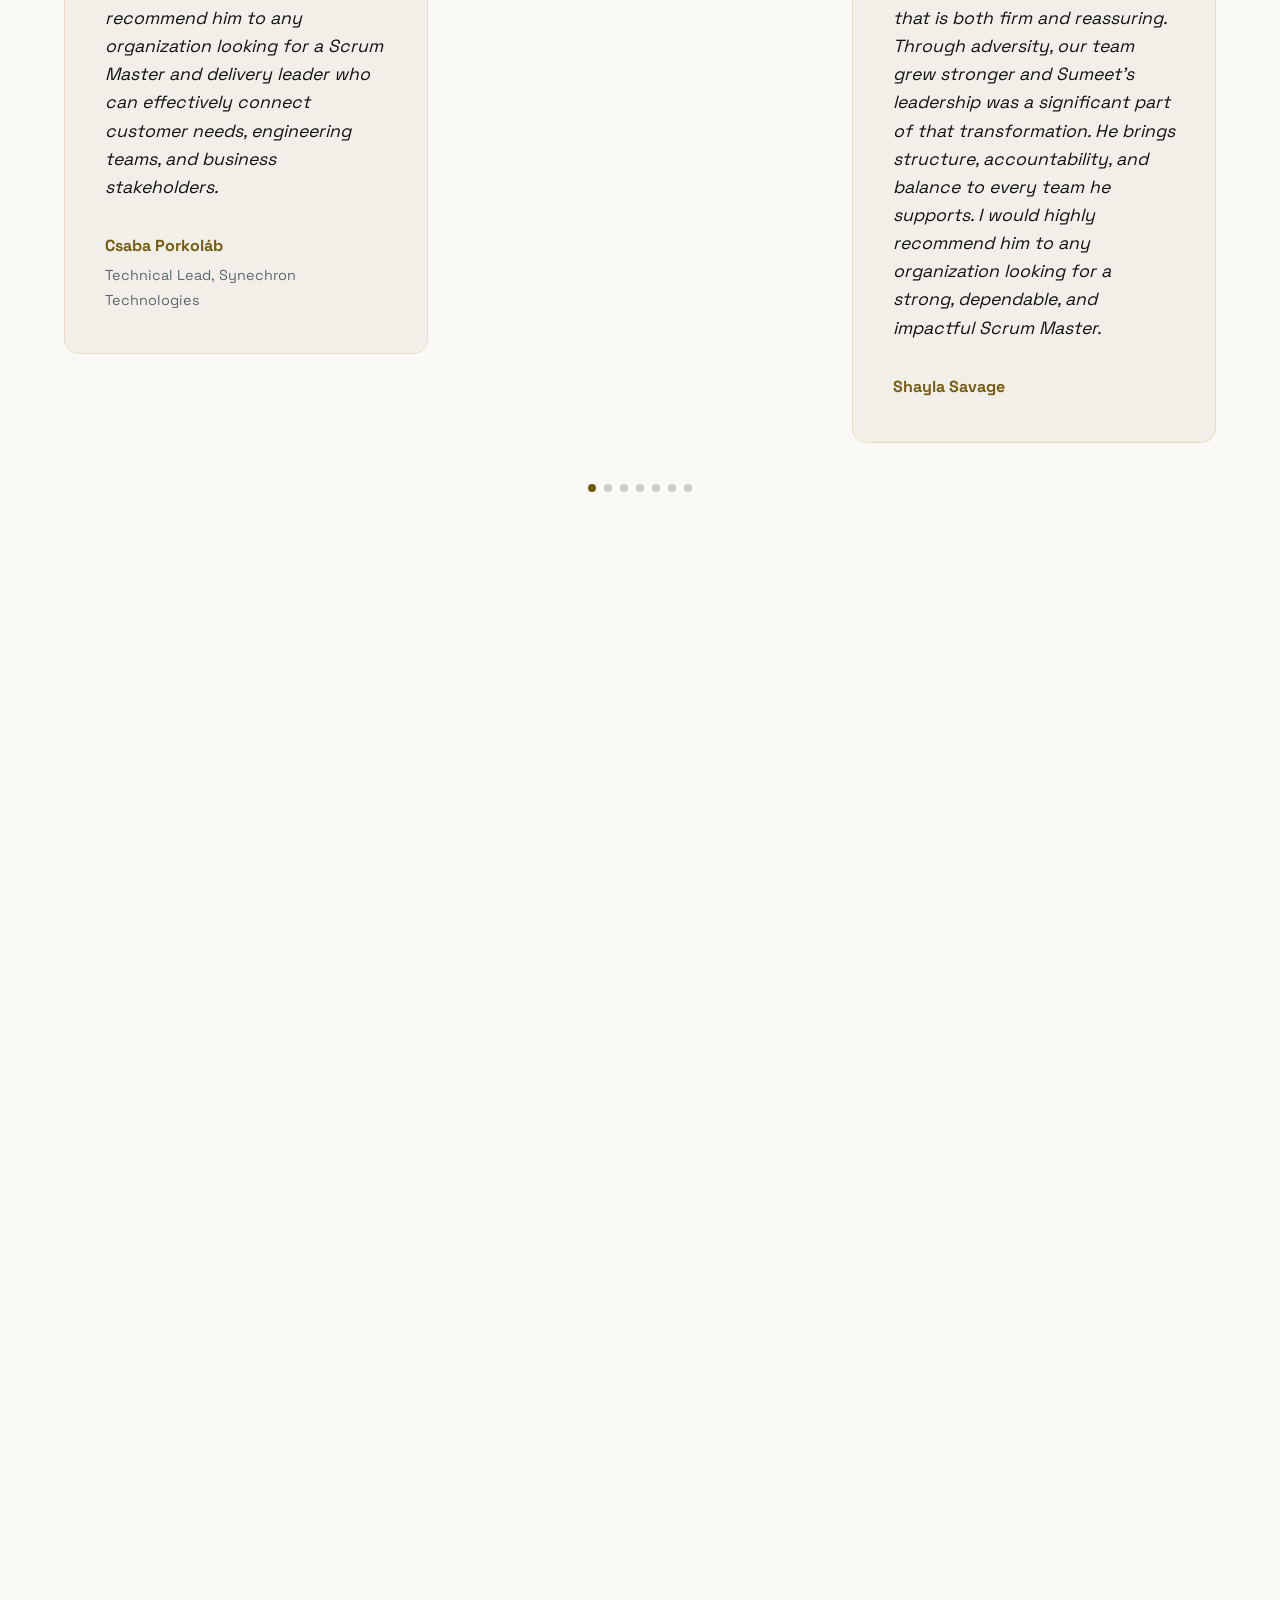
==== commit 9ed76e8c: "Updated footer" ====
--- a/public/index.html
+++ b/public/index.html
@@ -569,7 +569,7 @@
         </section>
     </main>
 
-    <footer class="reveal">
+    <footer>
         <div class="container footer-content">
             <p>&copy; 2026 Sumeet Boob. All rights reserved.</p>
             <div class="theme-slider-container" title="Slide to change theme">
--- a/public/styles.css
+++ b/public/styles.css
@@ -669,6 +669,13 @@
     white-space: nowrap;
 }
 
+/* Safety: the floating footer must never be hidden by reveal-animation
+   initial states (opacity:0 / translateY), even if .reveal is re-added */
+footer.reveal {
+    opacity: 1;
+    transform: none;
+}
+
 /* Timeline */
 .timeline {
     position: relative;
